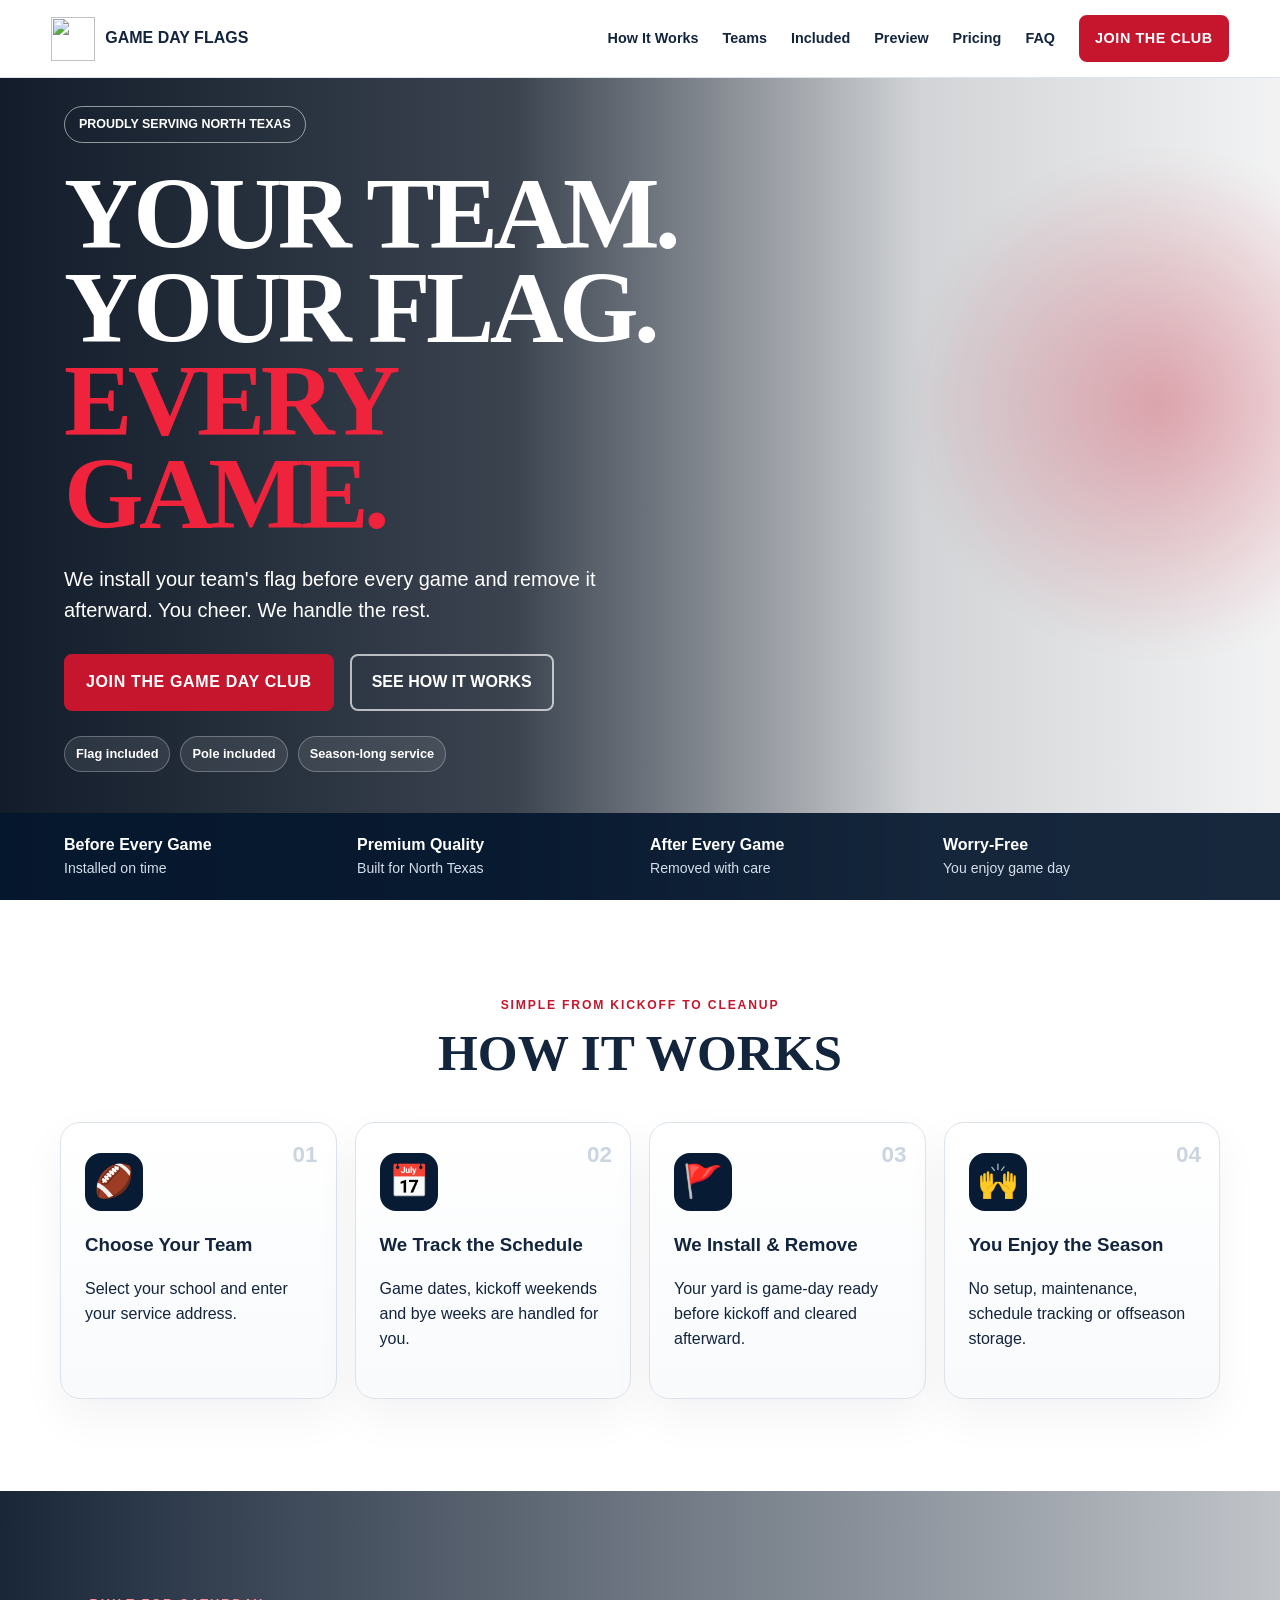
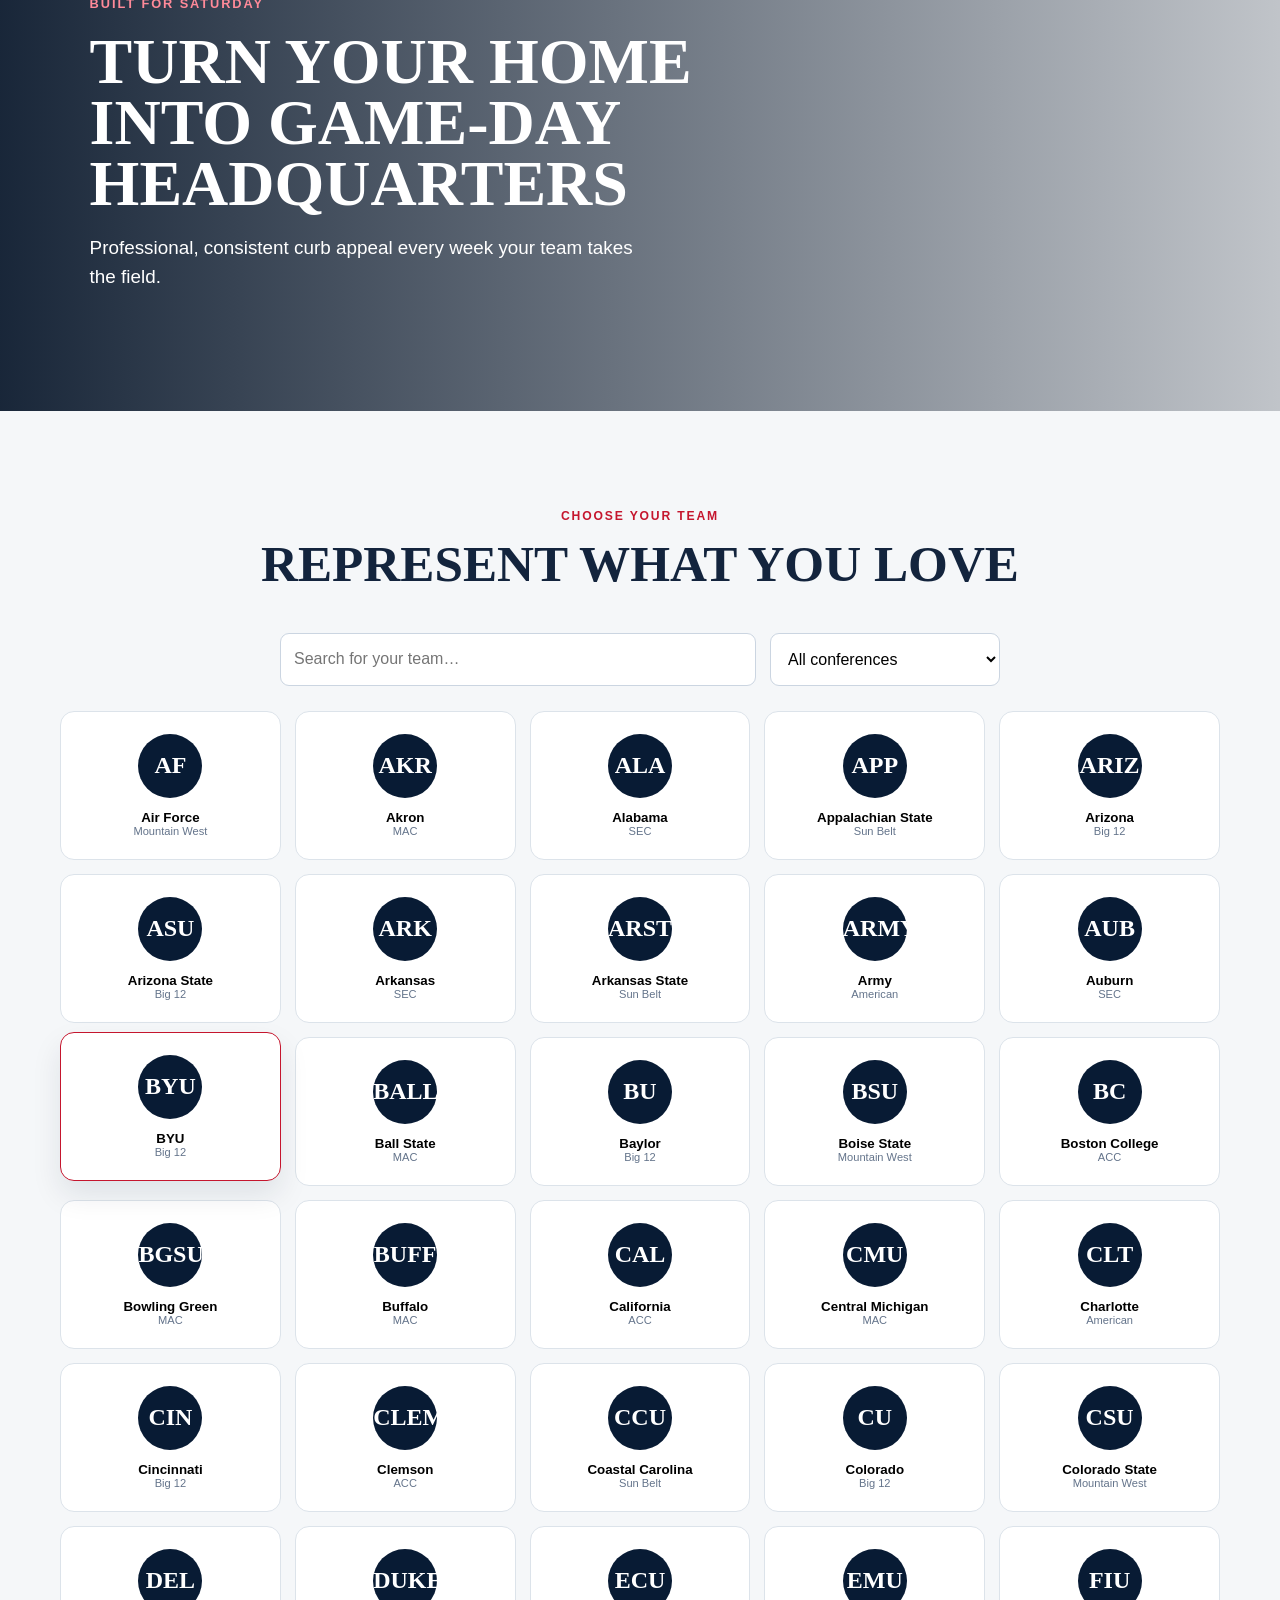
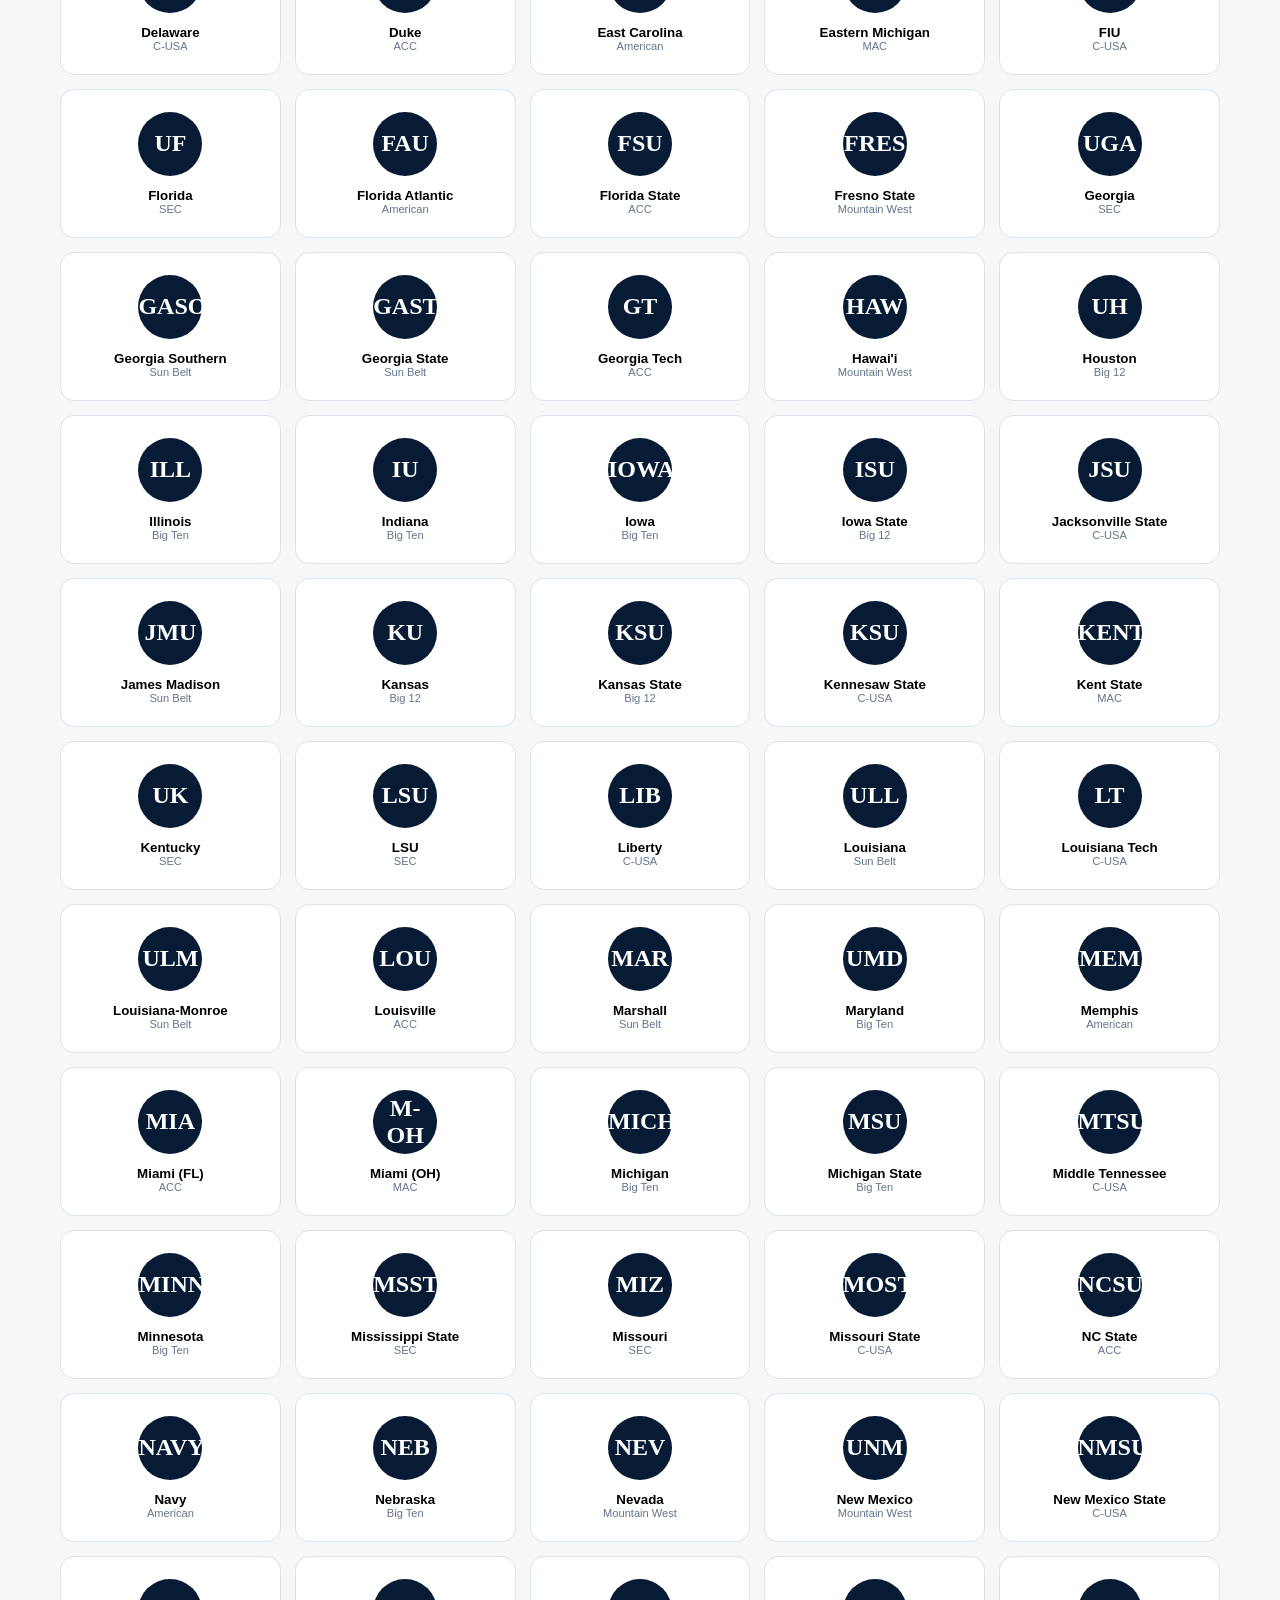
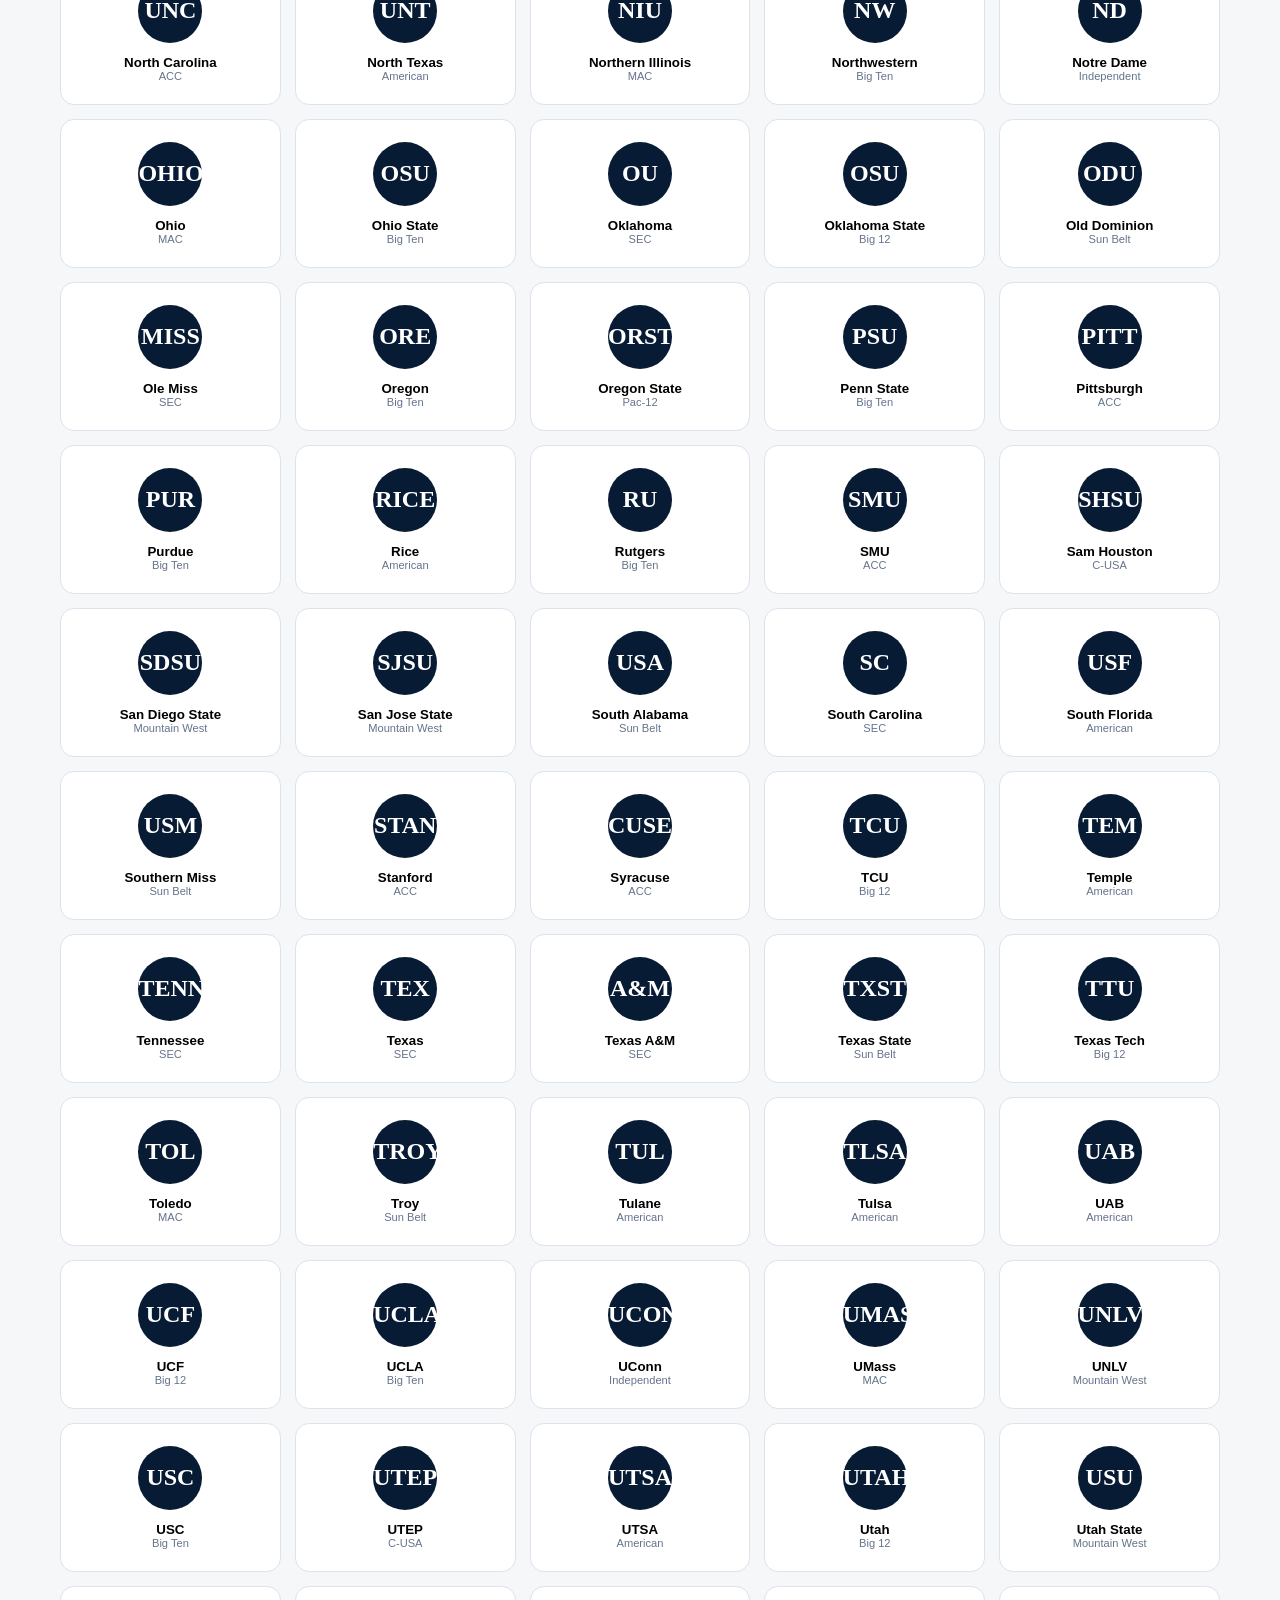
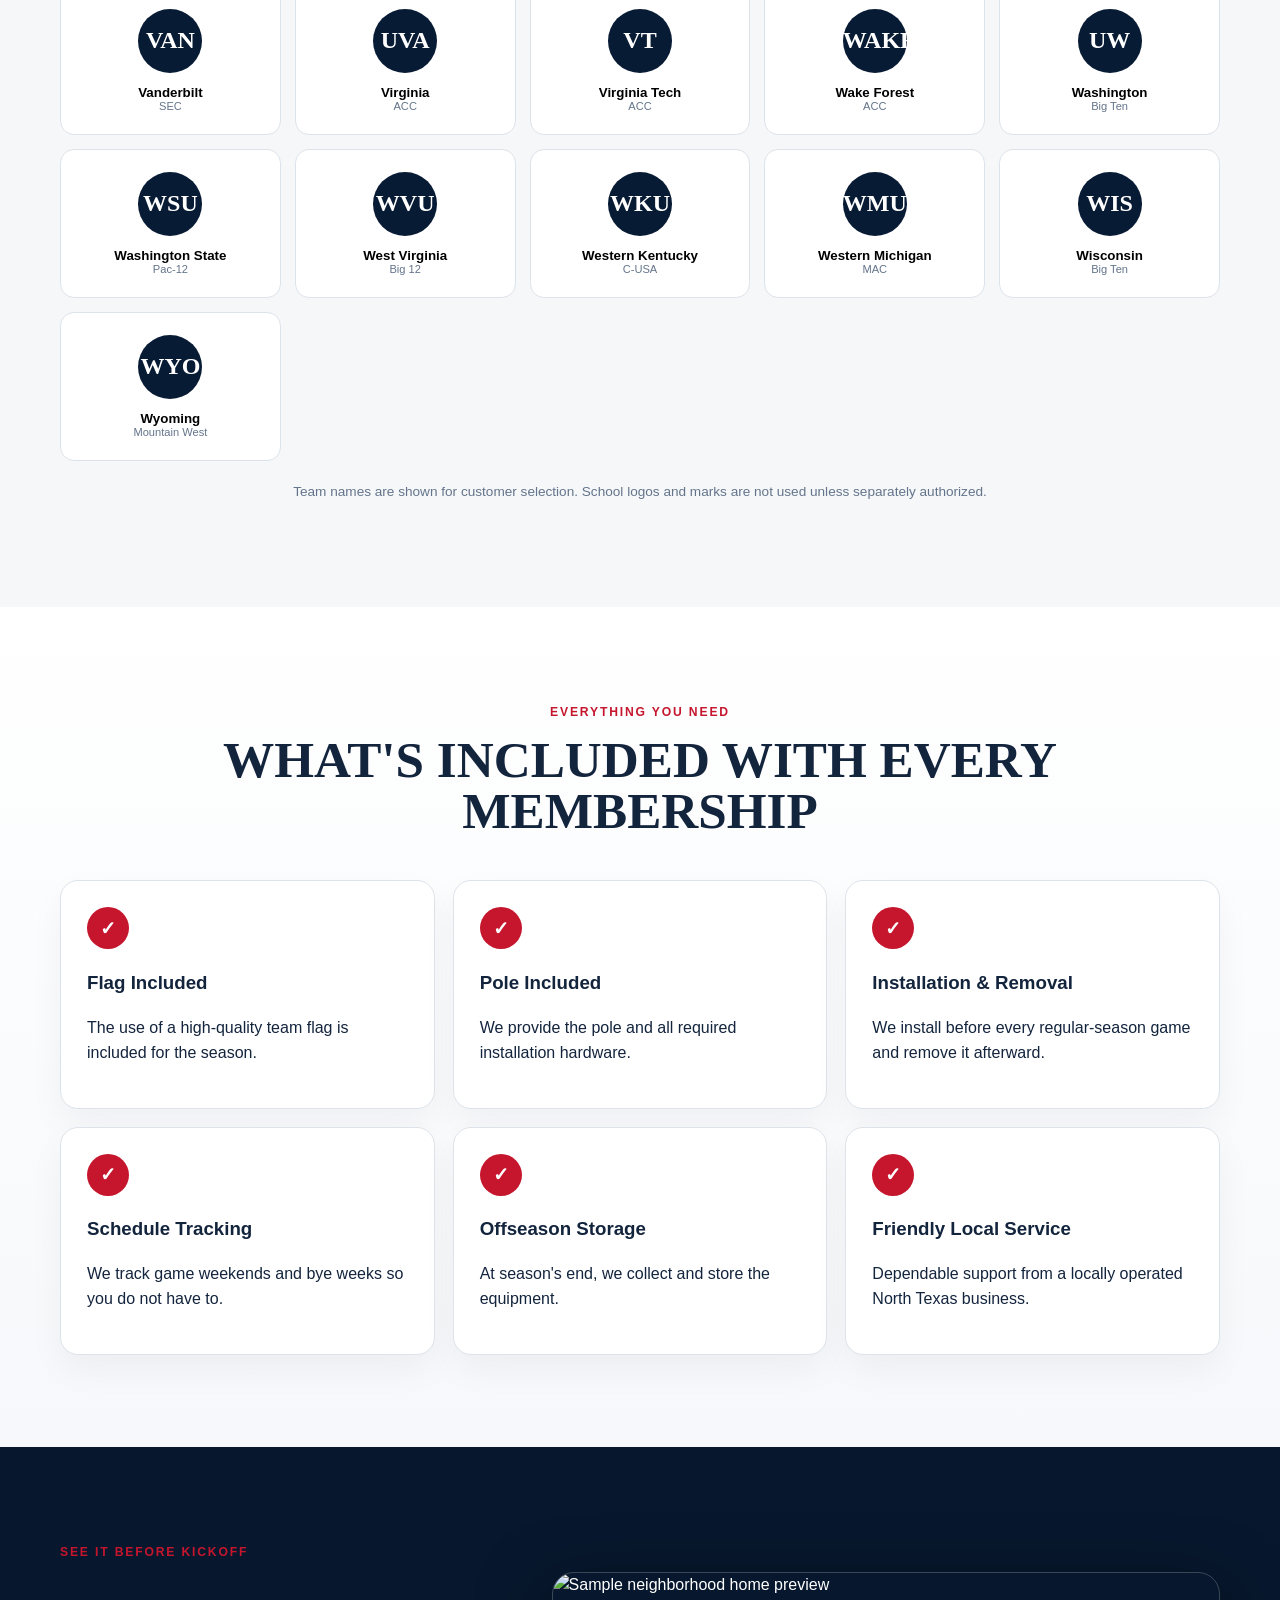
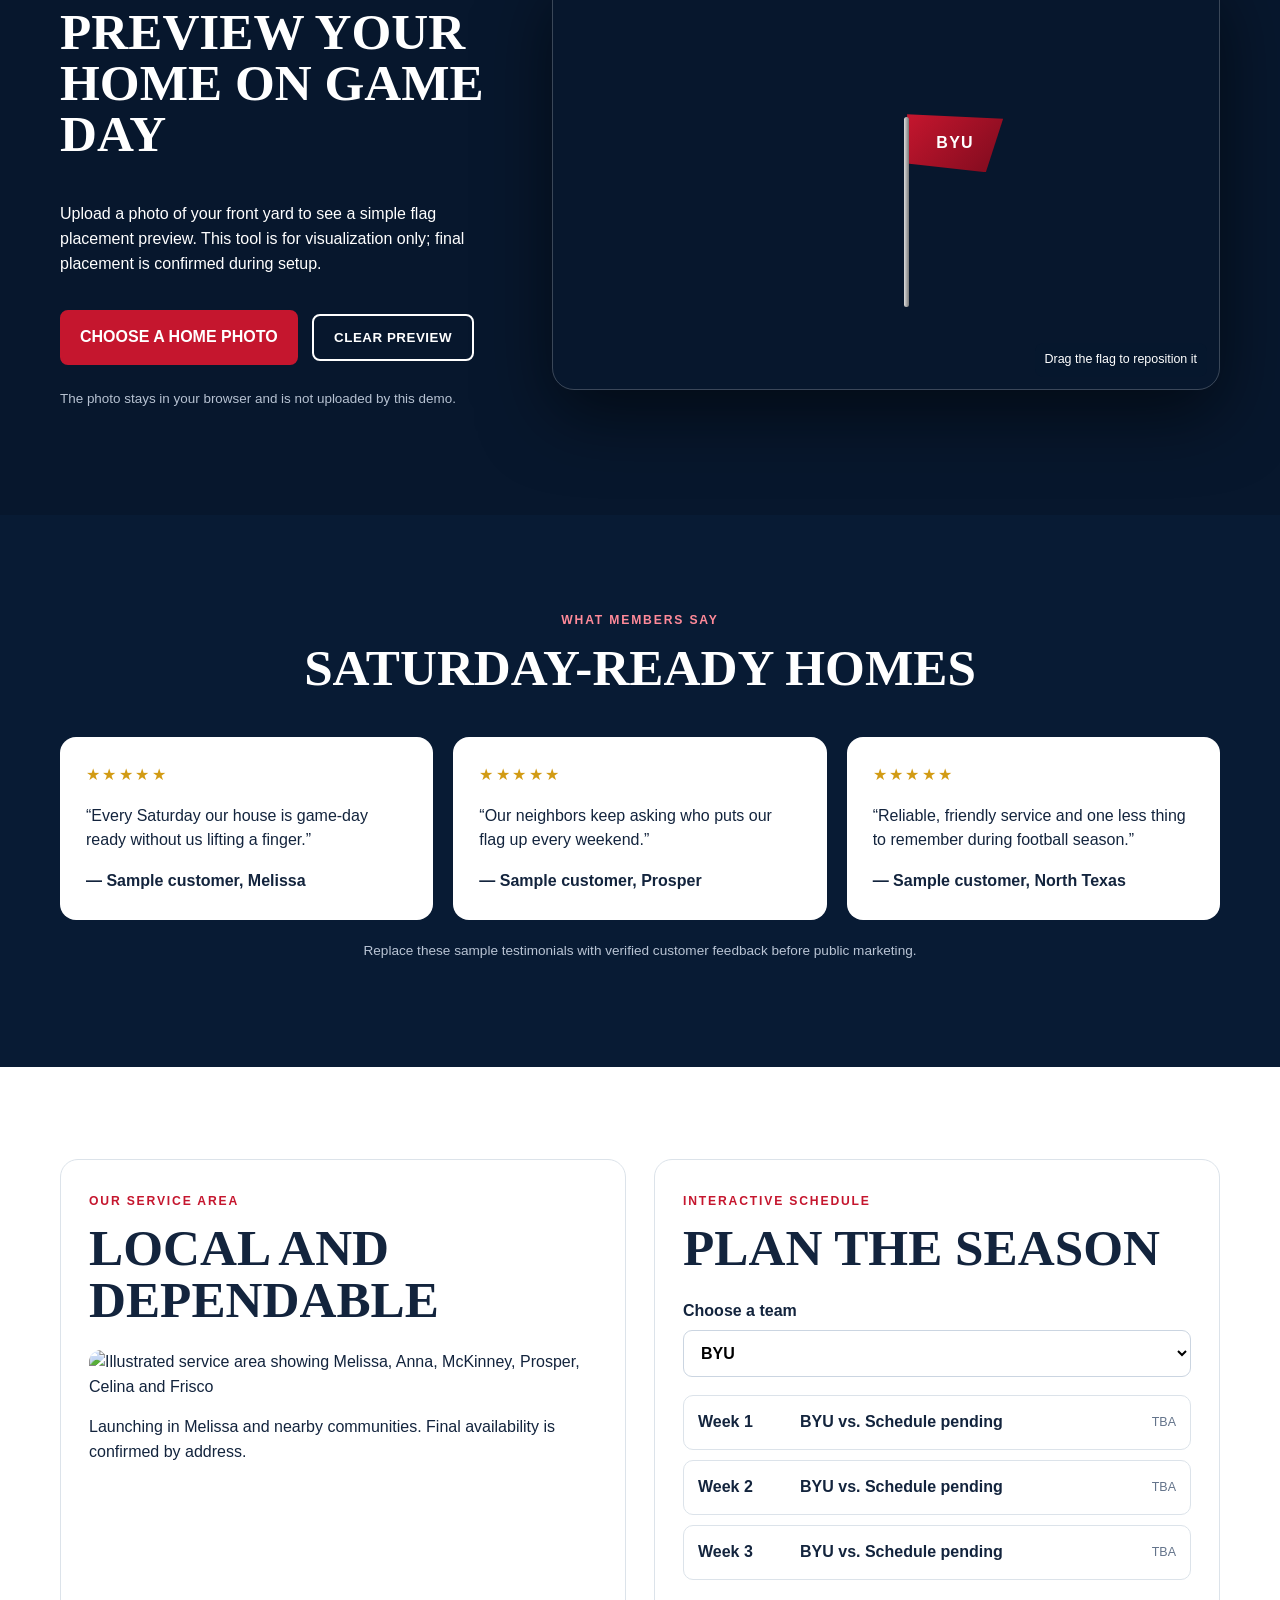
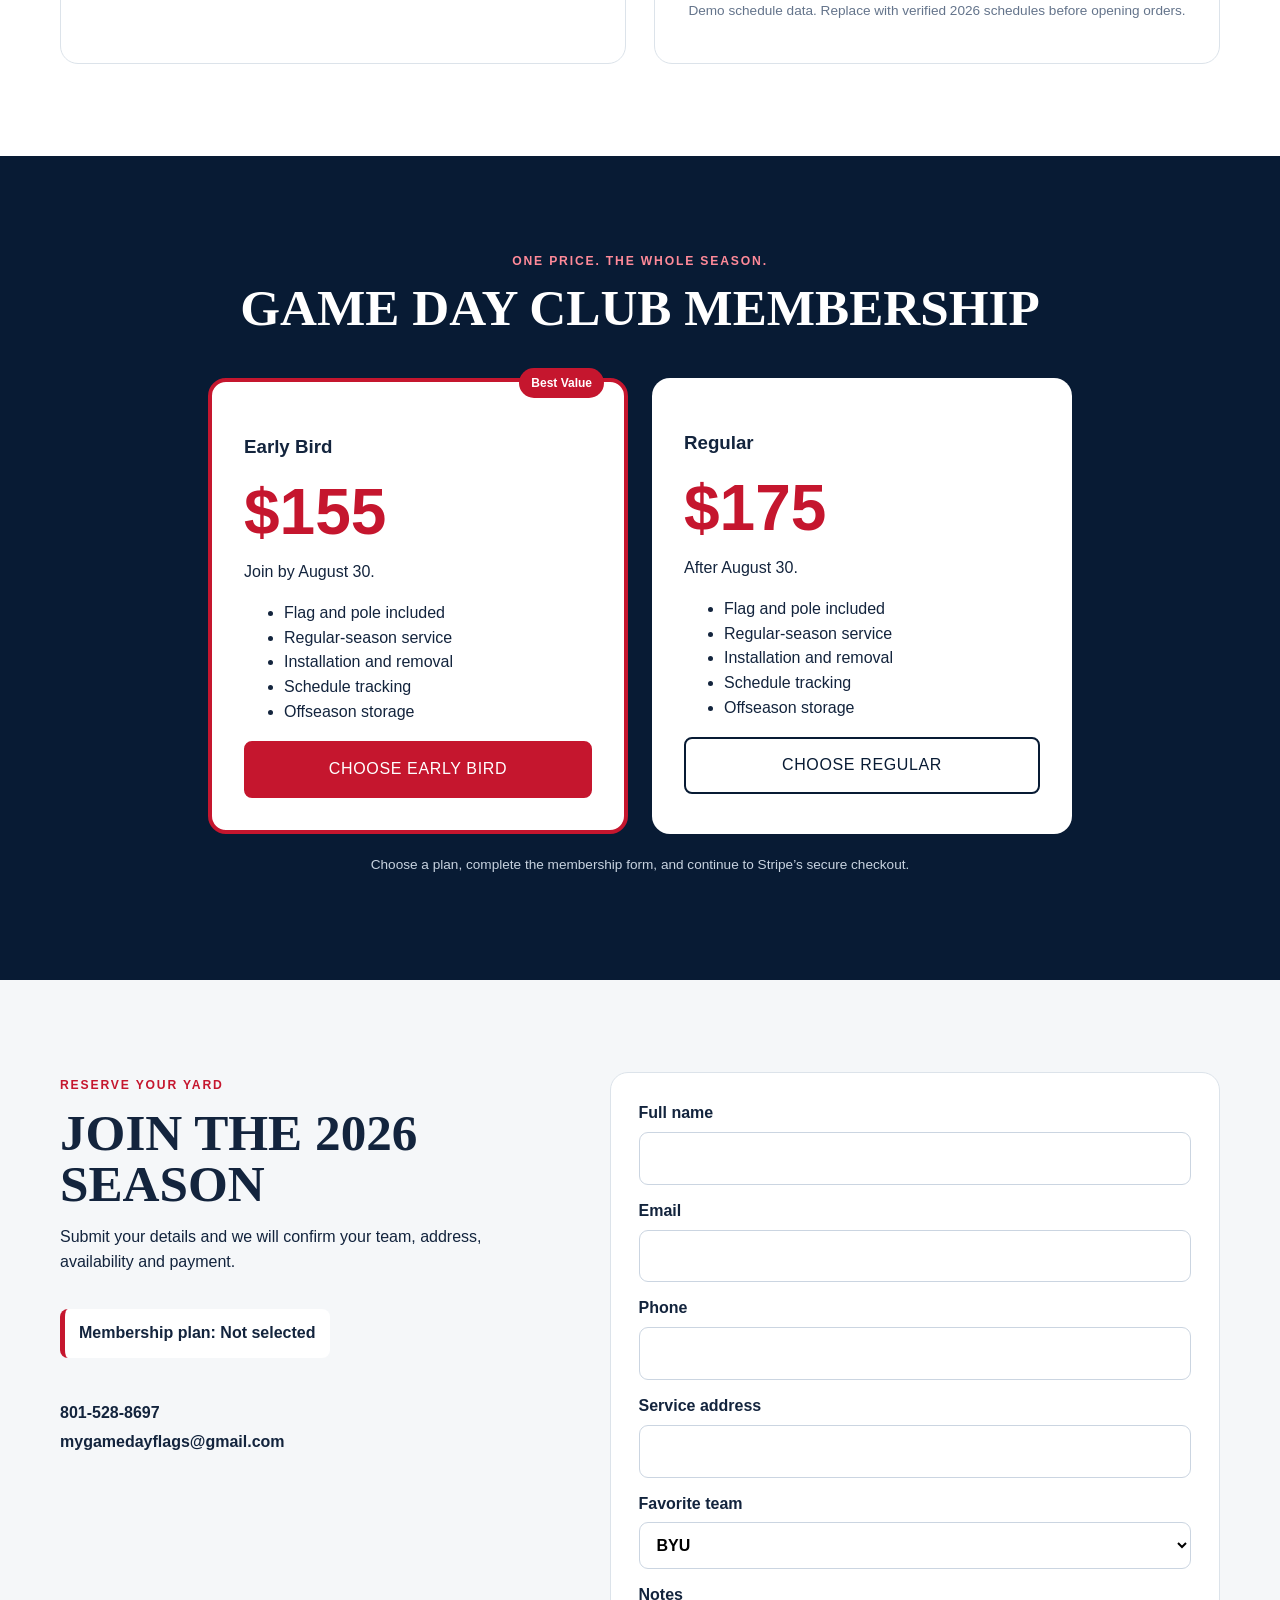
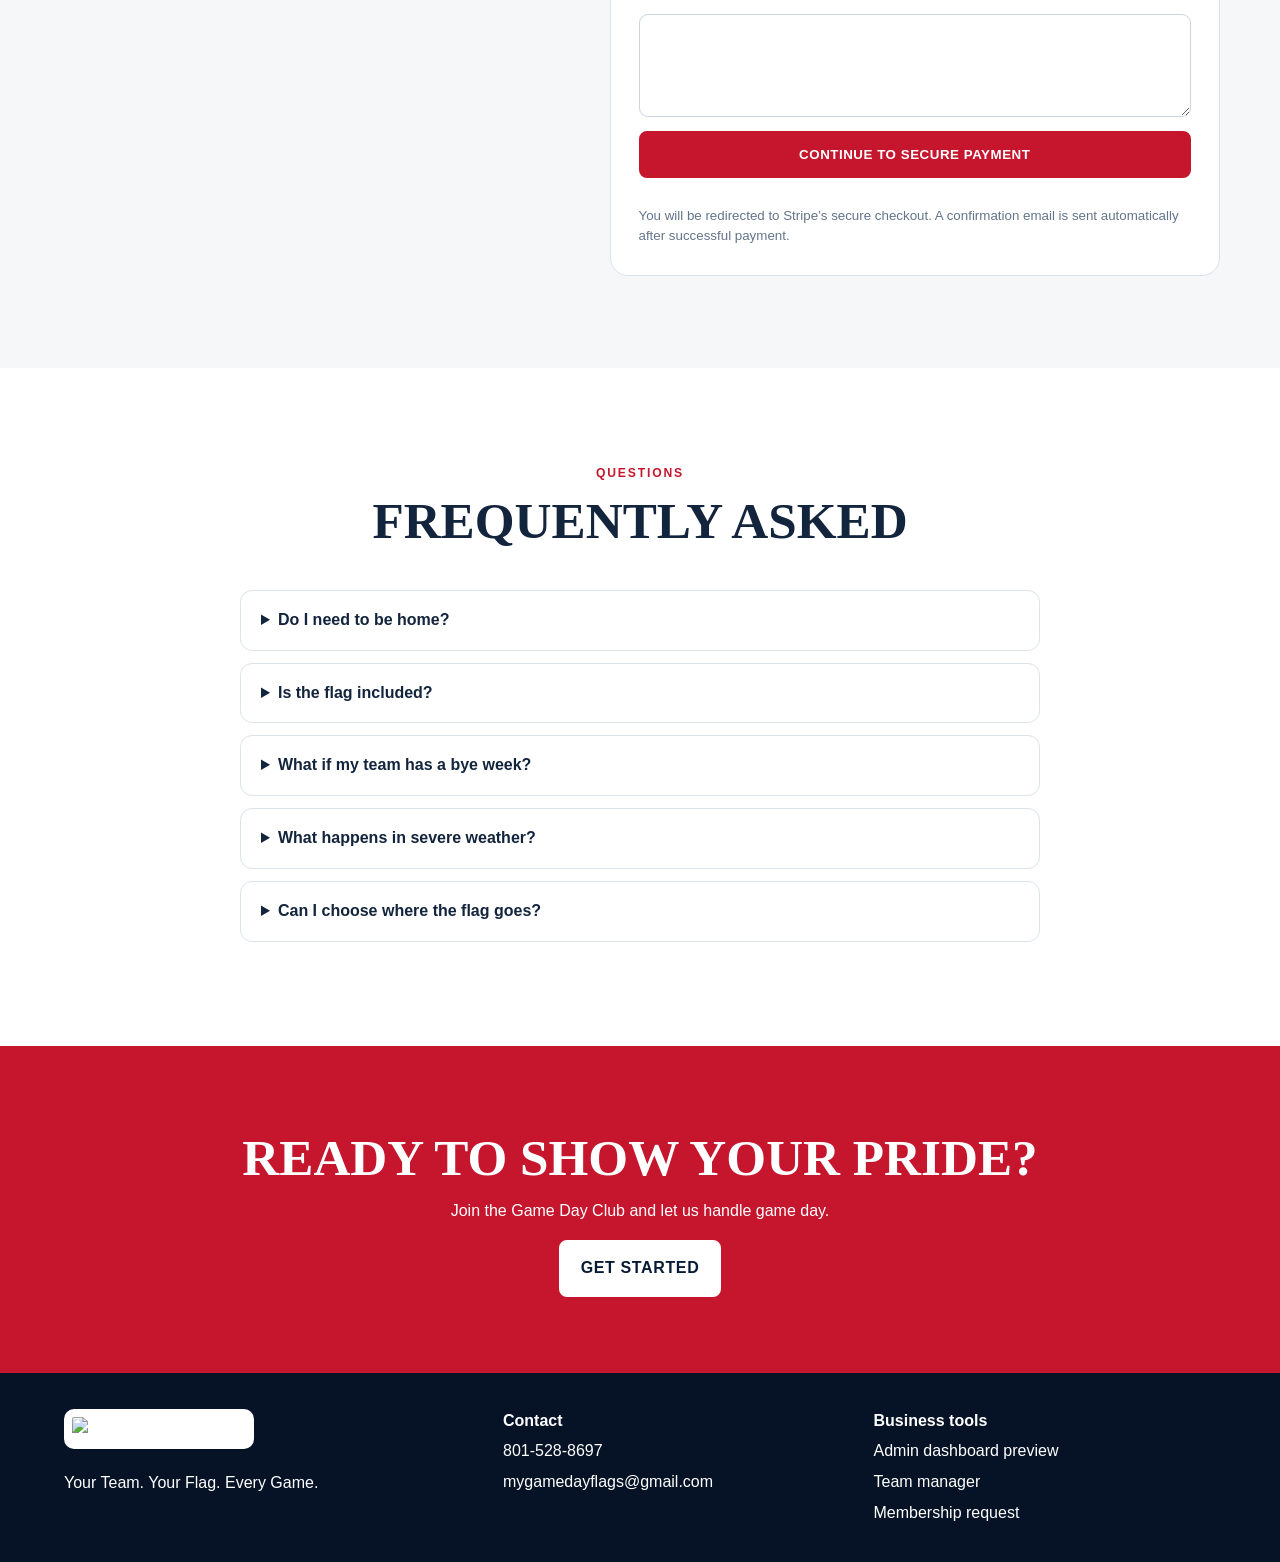
==== index.html @ 8968d445 "Add files via upload" ====
<!doctype html>
<html lang="en">
<head>
  <meta charset="utf-8">
  <meta name="viewport" content="width=device-width,initial-scale=1">
  <meta name="description" content="Game Day Flags installs and removes your favorite college football team's flag before and after every regular-season game in North Texas.">
  <title>Game Day Flags | Your Team. Your Flag. Every Game.</title>
  <link rel="icon" href="assets/icon.png">
  <link rel="stylesheet" href="styles.css">
</head>
<body>
<header class="site-header">
  <a class="brand" href="#top"><img src="assets/icon.png" alt=""><span>Game Day Flags</span></a>
  <button class="menu" aria-expanded="false">Menu</button>
  <nav>
    <a href="#how">How It Works</a><a href="#teams">Teams</a><a href="#included">Included</a>
    <a href="#preview">Preview</a><a href="#pricing">Pricing</a><a href="#faq">FAQ</a>
    <a class="button small" href="#join">Join the Club</a>
  </nav>
</header>

<main id="top">
<section class="hero">
  <div class="hero-overlay"></div>
  <div class="hero-glow"></div>
  <div class="hero-content reveal">
    <span class="pill">Proudly serving North Texas</span>
    <h1>Your Team.<br>Your Flag.<br><em>Every Game.</em></h1>
    <p>We install your team's flag before every game and remove it afterward. You cheer. We handle the rest.</p>
    <div class="hero-actions">
      <a class="button" href="#join">Join the Game Day Club</a>
      <a class="ghost" href="#how">See How It Works</a>
    </div>
    <div class="trust-row"><span>Flag included</span><span>Pole included</span><span>Season-long service</span></div>
  </div>
  <div class="hero-features">
    <div><b>Before Every Game</b><span>Installed on time</span></div>
    <div><b>Premium Quality</b><span>Built for North Texas</span></div>
    <div><b>After Every Game</b><span>Removed with care</span></div>
    <div><b>Worry-Free</b><span>You enjoy game day</span></div>
  </div>
</section>

<section id="how" class="section">
  <div class="wrap">
    <div class="section-head reveal"><span>Simple from kickoff to cleanup</span><h2>How It Works</h2></div>
    <div class="icon-steps">
      <article class="reveal">
        <div class="icon-badge">🏈</div><span>01</span><h3>Choose Your Team</h3>
        <p>Select your school and enter your service address.</p>
      </article>
      <article class="reveal">
        <div class="icon-badge">📅</div><span>02</span><h3>We Track the Schedule</h3>
        <p>Game dates, kickoff weekends and bye weeks are handled for you.</p>
      </article>
      <article class="reveal">
        <div class="icon-badge">🚩</div><span>03</span><h3>We Install & Remove</h3>
        <p>Your yard is game-day ready before kickoff and cleared afterward.</p>
      </article>
      <article class="reveal">
        <div class="icon-badge">🙌</div><span>04</span><h3>You Enjoy the Season</h3>
        <p>No setup, maintenance, schedule tracking or offseason storage.</p>
      </article>
    </div>
  </div>
</section>

<section class="photo-band">
  <div class="photo-copy reveal">
    <span>Built for Saturday</span>
    <h2>Turn Your Home Into Game-Day Headquarters</h2>
    <p>Professional, consistent curb appeal every week your team takes the field.</p>
  </div>
</section>

<section id="teams" class="section soft">
  <div class="wrap">
    <div class="section-head reveal"><span>Choose your team</span><h2>Represent What You Love</h2></div>
    <div class="team-tools">
      <input id="teamSearch" placeholder="Search for your team…" aria-label="Search teams">
      <select id="conference" aria-label="Filter by conference"><option value="all">All conferences</option></select>
    </div>
    <div id="teamGrid" class="team-grid"></div>
    <p class="legal-note">Team names are shown for customer selection. School logos and marks are not used unless separately authorized.</p>
  </div>
</section>

<section id="included" class="section included-section">
  <div class="wrap">
    <div class="section-head reveal"><span>Everything you need</span><h2>What's Included With Every Membership</h2></div>
    <div class="included-grid">
      <article class="reveal"><div class="check">✓</div><h3>Flag Included</h3><p>The use of a high-quality team flag is included for the season.</p></article>
      <article class="reveal"><div class="check">✓</div><h3>Pole Included</h3><p>We provide the pole and all required installation hardware.</p></article>
      <article class="reveal"><div class="check">✓</div><h3>Installation & Removal</h3><p>We install before every regular-season game and remove it afterward.</p></article>
      <article class="reveal"><div class="check">✓</div><h3>Schedule Tracking</h3><p>We track game weekends and bye weeks so you do not have to.</p></article>
      <article class="reveal"><div class="check">✓</div><h3>Offseason Storage</h3><p>At season's end, we collect and store the equipment.</p></article>
      <article class="reveal"><div class="check">✓</div><h3>Friendly Local Service</h3><p>Dependable support from a locally operated North Texas business.</p></article>
    </div>
  </div>
</section>

<section id="preview" class="section preview-section">
  <div class="wrap preview-grid">
    <div class="reveal">
      <span class="kicker">See it before kickoff</span>
      <h2>Preview Your Home on Game Day</h2>
      <p>Upload a photo of your front yard to see a simple flag placement preview. This tool is for visualization only; final placement is confirmed during setup.</p>
      <label class="upload-button">Choose a Home Photo<input id="homePhoto" type="file" accept="image/*"></label>
      <button id="clearPreview" class="button outline" type="button">Clear Preview</button>
      <p class="privacy-note">The photo stays in your browser and is not uploaded by this demo.</p>
    </div>
    <div class="home-preview reveal" id="homePreview">
      <img id="previewImage" src="assets/hero-neighborhood.jpg" alt="Sample neighborhood home preview">
      <div class="flag-preview" id="flagPreview">
        <div class="flag-cloth"><span id="previewTeam">GDF</span></div>
        <div class="flag-pole"></div>
      </div>
      <div class="preview-hint">Drag the flag to reposition it</div>
    </div>
  </div>
</section>

<section id="reviews" class="section navy">
  <div class="wrap">
    <div class="section-head light reveal"><span>What members say</span><h2>Saturday-Ready Homes</h2></div>
    <div class="testimonials">
      <article class="reveal"><div class="stars">★★★★★</div><p>“Every Saturday our house is game-day ready without us lifting a finger.”</p><b>— Sample customer, Melissa</b></article>
      <article class="reveal"><div class="stars">★★★★★</div><p>“Our neighbors keep asking who puts our flag up every weekend.”</p><b>— Sample customer, Prosper</b></article>
      <article class="reveal"><div class="stars">★★★★★</div><p>“Reliable, friendly service and one less thing to remember during football season.”</p><b>— Sample customer, North Texas</b></article>
    </div>
    <p class="sample-note">Replace these sample testimonials with verified customer feedback before public marketing.</p>
  </div>
</section>

<section class="section">
  <div class="wrap feature-grid">
    <article class="panel reveal">
      <div class="section-head left"><span>Our service area</span><h2>Local and Dependable</h2></div>
      <img class="map" src="assets/service-area.png" alt="Illustrated service area showing Melissa, Anna, McKinney, Prosper, Celina and Frisco">
      <p>Launching in Melissa and nearby communities. Final availability is confirmed by address.</p>
    </article>
    <article id="schedule" class="panel reveal">
      <div class="section-head left"><span>Interactive schedule</span><h2>Plan the Season</h2></div>
      <label class="field">Choose a team<select id="scheduleTeam"></select></label>
      <div id="scheduleList" class="schedule-list" aria-live="polite"></div>
      <p class="legal-note">Demo schedule data. Replace with verified 2026 schedules before opening orders.</p>
    </article>
  </div>
</section>

<section id="pricing" class="section pricing-section">
  <div class="wrap">
    <div class="section-head light reveal"><span>One price. The whole season.</span><h2>Game Day Club Membership</h2></div>
    <div class="pricing">
      <article class="price-card featured reveal">
        <span class="badge">Best Value</span><h3>Early Bird</h3><strong>$155</strong><p>Join by August 30.</p>
        <ul><li>Flag and pole included</li><li>Regular-season service</li><li>Installation and removal</li><li>Schedule tracking</li><li>Offseason storage</li></ul>
        <button class="button full checkout-button" data-plan="Early Bird — $155" type="button">Choose Early Bird</button>
      </article>
      <article class="price-card reveal">
        <h3>Regular</h3><strong>$175</strong><p>After August 30.</p>
        <ul><li>Flag and pole included</li><li>Regular-season service</li><li>Installation and removal</li><li>Schedule tracking</li><li>Offseason storage</li></ul>
        <button class="button outline full checkout-button" data-plan="Regular — $175" type="button">Choose Regular</button>
      </article>
    </div>
    <p class="checkout-note">Choose a plan, complete the membership form, and continue to Stripe’s secure checkout.</p>
  </div>
</section>

<section id="join" class="section soft">
  <div class="wrap join-grid">
    <div class="reveal">
      <span class="kicker">Reserve your yard</span><h2>Join the 2026 Season</h2>
      <p>Submit your details and we will confirm your team, address, availability and payment.</p>
      <div class="selected-plan" id="selectedPlan">Membership plan: Not selected</div>
      <div class="contact"><a href="tel:+18015288697">801-528-8697</a><a href="mailto:mygamedayflags@gmail.com">mygamedayflags@gmail.com</a></div>
    </div>
    <form id="signup" class="signup reveal">
      <input type="hidden" name="plan" id="planInput">
      <label>Full name<input name="name" required></label>
      <label>Email<input name="email" type="email" required></label>
      <label>Phone<input name="phone" type="tel" required></label>
      <label>Service address<input name="address" required></label>
      <label>Favorite team<select name="team" id="signupTeam"></select></label>
      <label>Notes<textarea name="notes" rows="3"></textarea></label>
      <button class="button full" type="submit" id="payButton">Continue to Secure Payment</button>
      <p id="formStatus" class="status" aria-live="polite"></p>
      <small>You will be redirected to Stripe’s secure checkout. A confirmation email is sent automatically after successful payment.</small>
    </form>
  </div>
</section>

<section id="faq" class="section">
  <div class="wrap narrow">
    <div class="section-head reveal"><span>Questions</span><h2>Frequently Asked</h2></div>
    <details><summary>Do I need to be home?</summary><p>No. Once the installation location is approved, service can be completed without anyone home.</p></details>
    <details><summary>Is the flag included?</summary><p><strong>Absolutely!</strong> Your season membership includes the use of both the <strong>flag and pole</strong>. We install everything before each game, remove it afterward and take care of storage during the offseason. You do not have to buy equipment, track the schedule or do any setup—we handle it all.</p></details>
    <details><summary>What if my team has a bye week?</summary><p>No service is performed during bye weeks because your team is not playing. Your membership covers every regular-season game on your team's schedule.</p></details>
    <details><summary>What happens in severe weather?</summary><p>Timing may be adjusted when high winds, lightning or other hazardous conditions make service unsafe.</p></details>
    <details><summary>Can I choose where the flag goes?</summary><p>Yes. We will confirm an attractive and safe installation location that avoids utilities, irrigation and other obstacles.</p></details>
  </div>
</section>

<section class="final-cta"><div><h2>Ready to Show Your Pride?</h2><p>Join the Game Day Club and let us handle game day.</p><a class="button light-button" href="#join">Get Started</a></div></section>
</main>

<footer>
  <div><img src="assets/logo.png" alt="Game Day Flags"><p>Your Team. Your Flag. Every Game.</p></div>
  <div><b>Contact</b><a href="tel:+18015288697">801-528-8697</a><a href="mailto:mygamedayflags@gmail.com">mygamedayflags@gmail.com</a></div>
  <div><b>Business tools</b><a href="admin-demo.html">Admin dashboard preview</a><a href="team-manager.html">Team manager</a><a href="#join">Membership request</a></div>
</footer>

<script src="teams-data.js"></script>
<script src="script.js"></script>
</body>
</html>
---- styles.css ----
:root{--navy:#081b34;--red:#c5162e;--cream:#f5f7f9;--ink:#13243d;--muted:#64748b;--line:#dce3ea}*{box-sizing:border-box}html{scroll-behavior:smooth}body{margin:0;font-family:Arial,Helvetica,sans-serif;color:var(--ink);line-height:1.55;background:white}a{color:inherit}img{max-width:100%;display:block}.site-header{height:78px;display:flex;align-items:center;justify-content:space-between;padding:0 4vw;position:sticky;top:0;z-index:50;background:rgba(255,255,255,.95);border-bottom:1px solid var(--line);backdrop-filter:blur(12px);transition:.25s}.site-header.compact{height:66px;box-shadow:0 8px 25px #071b3420}.brand{display:flex;align-items:center;gap:10px;text-decoration:none;font-weight:900;text-transform:uppercase}.brand img{width:44px;height:44px;object-fit:contain}.site-header nav{display:flex;align-items:center;gap:24px}.site-header nav a{text-decoration:none;font-weight:800;font-size:.9rem}.menu{display:none}.button{display:inline-flex;align-items:center;justify-content:center;background:var(--red);border:2px solid var(--red);color:white;text-decoration:none;border-radius:8px;padding:14px 20px;font-weight:900;text-transform:uppercase;letter-spacing:.04em;transition:.2s;cursor:pointer}.button:hover{transform:translateY(-2px);filter:brightness(.95)}.button.small{padding:10px 14px}.button.outline{background:transparent;color:var(--navy);border-color:var(--navy)}.button.full{width:100%}.hero{min-height:calc(100vh - 78px);position:relative;background-image:url('assets/hero-neighborhood.jpg');background-size:cover;background-position:center;display:flex;align-items:center;color:white}.hero-overlay{position:absolute;inset:0;background:linear-gradient(90deg,rgba(3,14,29,.94) 0%,rgba(3,14,29,.78) 40%,rgba(3,14,29,.18) 72%,rgba(3,14,29,.05) 100%)}.hero-content{position:relative;z-index:2;width:min(650px,90%);margin-left:5vw;padding-bottom:100px}.pill{display:inline-block;border:1px solid #ffffff88;border-radius:999px;padding:8px 14px;font-weight:800;text-transform:uppercase;font-size:.78rem}.hero h1{font-family:Georgia,serif;text-transform:uppercase;font-size:clamp(3.8rem,8vw,7.3rem);line-height:.91;letter-spacing:-.045em;margin:24px 0}.hero h1 em{font-style:normal;color:#ef233c}.hero p{font-size:1.25rem;max-width:590px}.hero-actions{display:flex;gap:16px;flex-wrap:wrap;margin-top:28px}.ghost{border:2px solid #ffffffaa;color:white;text-decoration:none;border-radius:8px;padding:14px 20px;font-weight:900;text-transform:uppercase}.hero-features{position:absolute;z-index:3;left:0;right:0;bottom:0;background:rgba(5,23,46,.92);display:grid;grid-template-columns:repeat(4,1fr);padding:20px 5vw;gap:20px}.hero-features div{display:grid}.hero-features span{font-size:.88rem;color:#d5deeb}.section{padding:92px 0}.wrap{width:min(1160px,calc(100% - 40px));margin:auto}.narrow{max-width:800px}.section-head{text-align:center;margin-bottom:44px}.section-head.left{text-align:left;margin-bottom:25px}.section-head span,.kicker{text-transform:uppercase;letter-spacing:.15em;color:var(--red);font-weight:900;font-size:.76rem}.section-head h2,.join-grid h2,.final-cta h2{font-family:Georgia,serif;text-transform:uppercase;font-size:clamp(2.2rem,4vw,4rem);line-height:1;margin:10px 0}.steps{display:grid;grid-template-columns:repeat(4,1fr);gap:20px}.steps article{padding:28px;border:1px solid var(--line);border-radius:18px;background:white}.steps article>b{display:inline-grid;place-items:center;width:44px;height:44px;border-radius:50%;background:var(--navy);color:white}.soft{background:var(--cream)}.team-tools{display:grid;grid-template-columns:1fr 230px;gap:14px;max-width:720px;margin:0 auto 25px}.team-tools input,.team-tools select,.field select,.signup input,.signup select,.signup textarea{width:100%;padding:13px;border:1px solid #cbd5e1;border-radius:9px;font:inherit;background:white}.team-grid{display:grid;grid-template-columns:repeat(5,1fr);gap:14px}.team-card{border:1px solid var(--line);background:white;border-radius:14px;padding:22px 14px;text-align:center;cursor:pointer;transition:.2s}.team-card:hover,.team-card.selected{transform:translateY(-5px);border-color:var(--red);box-shadow:0 14px 30px #0a1f3a18}.team-card .mark{width:64px;height:64px;border-radius:50%;display:grid;place-items:center;margin:0 auto 12px;background:var(--navy);color:white;font-family:Georgia,serif;font-size:1.5rem;font-weight:900}.team-card small{display:block;color:var(--muted)}.legal-note,.checkout-note,.sample-note{font-size:.85rem;color:var(--muted);text-align:center;margin-top:20px}.navy{background:var(--navy);color:white}.section-head.light span{color:#ff8a99}.testimonials{display:grid;grid-template-columns:repeat(3,1fr);gap:20px}.testimonials article{background:white;color:var(--ink);padding:26px;border-radius:16px}.stars{color:#d29b14;letter-spacing:.15em}.sample-note{color:#b9c4d4}.feature-grid{display:grid;grid-template-columns:1fr 1fr;gap:28px}.panel{border:1px solid var(--line);border-radius:18px;padding:28px}.map{border-radius:12px}.field{display:grid;gap:7px;font-weight:800}.schedule-list{display:grid;gap:10px;margin-top:18px}.game{display:grid;grid-template-columns:90px 1fr auto;align-items:center;gap:12px;border:1px solid var(--line);border-radius:10px;padding:14px}.game time{font-weight:900}.game .home{font-size:.78rem;color:var(--muted)}.pricing-section{background:var(--navy);color:white}.pricing{display:grid;grid-template-columns:repeat(2,minmax(0,420px));justify-content:center;gap:24px}.price-card{position:relative;background:white;color:var(--ink);border-radius:18px;padding:32px}.price-card.featured{border:4px solid var(--red)}.price-card>strong{font-size:4rem;color:var(--red);line-height:1}.badge{position:absolute;right:20px;top:-14px;background:var(--red);color:white;padding:6px 12px;border-radius:999px;font-weight:900;font-size:.75rem}.checkout-note{color:#c8d3e0}.join-grid{display:grid;grid-template-columns:.9fr 1.1fr;gap:50px;align-items:start}.contact{display:grid;gap:4px;margin-top:25px}.contact a{text-decoration:none;font-weight:900}.signup{display:grid;gap:14px;background:white;border-radius:18px;padding:28px;border:1px solid var(--line)}.signup label{display:grid;gap:6px;font-weight:800}.signup small{color:var(--muted)}.status{font-weight:800;margin:0}details{border:1px solid var(--line);border-radius:12px;padding:17px 20px;margin-bottom:12px}summary{font-weight:900;cursor:pointer}.final-cta{background:var(--red);color:white;text-align:center;padding:76px 20px}.light-button{background:white;color:var(--navy);border-color:white}footer{background:#061326;color:white;padding:36px 5vw;display:grid;grid-template-columns:1.2fr 1fr 1fr;gap:28px}footer img{width:190px;background:white;border-radius:10px;padding:8px}footer div{display:grid;align-content:start;gap:6px}footer a{text-decoration:none}.reveal{opacity:0;transform:translateY(28px);transition:.7s ease}.reveal.visible{opacity:1;transform:none}@media(max-width:900px){.menu{display:block;border:1px solid var(--line);background:white;padding:9px 12px;border-radius:8px;font-weight:800}.site-header nav{display:none;position:absolute;top:100%;left:0;right:0;background:white;padding:22px;flex-direction:column;align-items:stretch}.site-header nav.open{display:flex}.hero{min-height:820px;background-position:60% center}.hero-content{margin-left:24px;padding-bottom:160px}.hero-features{grid-template-columns:repeat(2,1fr)}.steps{grid-template-columns:repeat(2,1fr)}.team-grid{grid-template-columns:repeat(3,1fr)}.testimonials{grid-template-columns:1fr}.feature-grid,.join-grid{grid-template-columns:1fr}footer{grid-template-columns:1fr}}@media(max-width:560px){.site-header{padding:0 14px}.brand span{display:none}.hero{min-height:760px;background-position:68% center}.hero-content{margin-left:18px;width:calc(100% - 36px);padding-bottom:190px}.hero h1{font-size:3.5rem}.hero p{font-size:1.06rem}.hero-actions a{width:100%}.hero-features{padding:14px 18px;gap:12px}.hero-features div:nth-child(3),.hero-features div:nth-child(4){display:none}.steps{grid-template-columns:1fr}.team-tools{grid-template-columns:1fr}.team-grid{grid-template-columns:repeat(2,1fr)}.feature-grid{gap:18px}.panel{padding:20px}.game{grid-template-columns:70px 1fr}.game .home{display:none}.pricing{grid-template-columns:1fr}.section{padding:68px 0}footer{padding:30px 20px}}

.no-results{grid-column:1/-1;text-align:center;padding:28px;color:var(--muted)}

/* VERSION 4 PREMIUM UPGRADES */
.hero{overflow:hidden;background-attachment:fixed}
.hero-glow{position:absolute;width:520px;height:520px;border-radius:50%;right:-140px;top:8%;background:radial-gradient(circle,#c5162e55,transparent 68%);filter:blur(10px);animation:floatGlow 7s ease-in-out infinite}
@keyframes floatGlow{50%{transform:translate(-35px,25px) scale(1.08)}}
.trust-row{display:flex;flex-wrap:wrap;gap:10px;margin-top:25px}
.trust-row span{background:#ffffff17;border:1px solid #ffffff45;padding:7px 11px;border-radius:999px;font-size:.8rem;font-weight:800}
.icon-steps{display:grid;grid-template-columns:repeat(4,1fr);gap:18px}
.icon-steps article{position:relative;padding:30px 24px;border-radius:20px;background:linear-gradient(180deg,#fff,#f8fafc);border:1px solid var(--line);box-shadow:0 18px 45px #071b340d}
.icon-steps article>span{position:absolute;right:18px;top:15px;font-weight:900;color:#cbd5e1;font-size:1.4rem}
.icon-badge{font-size:2rem;width:58px;height:58px;display:grid;place-items:center;background:var(--navy);border-radius:16px;margin-bottom:18px}
.photo-band{min-height:520px;background:linear-gradient(90deg,rgba(5,20,40,.92),rgba(5,20,40,.25)),url('assets/hero-neighborhood.jpg') center 58%/cover;display:flex;align-items:center;padding:70px 7vw;color:white}
.photo-copy{max-width:650px}.photo-copy span{color:#ff8a99;text-transform:uppercase;letter-spacing:.15em;font-weight:900;font-size:.8rem}
.photo-copy h2{font-family:Georgia,serif;text-transform:uppercase;font-size:clamp(2.8rem,5vw,5.4rem);line-height:.95;margin:16px 0}
.photo-copy p{font-size:1.18rem;max-width:570px}
.included-section{background:linear-gradient(180deg,#fff,#f6f8fb)}
.included-grid{display:grid;grid-template-columns:repeat(3,1fr);gap:18px}
.included-grid article{background:white;border:1px solid var(--line);border-radius:18px;padding:26px;box-shadow:0 15px 35px #081b340c}
.check{width:42px;height:42px;border-radius:50%;display:grid;place-items:center;background:var(--red);color:white;font-weight:900;font-size:1.2rem}
.preview-section{background:#07172d;color:white}
.preview-grid{display:grid;grid-template-columns:.8fr 1.2fr;gap:46px;align-items:center}
.preview-grid h2{font-family:Georgia,serif;text-transform:uppercase;font-size:clamp(2.4rem,4vw,4rem);line-height:1}
.upload-button{display:inline-flex;background:var(--red);border:2px solid var(--red);padding:13px 18px;border-radius:8px;font-weight:900;text-transform:uppercase;cursor:pointer;margin:18px 10px 10px 0}
.upload-button input{display:none}.preview-section .button.outline{color:white;border-color:white}
.privacy-note{color:#b7c2d2;font-size:.84rem}
.home-preview{position:relative;aspect-ratio:16/10;border-radius:22px;overflow:hidden;border:1px solid #ffffff35;box-shadow:0 25px 70px #0008;touch-action:none}
.home-preview>img{width:100%;height:100%;object-fit:cover}
.flag-preview{position:absolute;left:52%;top:34%;width:110px;height:200px;cursor:grab;user-select:none}
.flag-preview:active{cursor:grabbing}
.flag-cloth{position:absolute;left:8px;top:0;width:96px;height:58px;background:linear-gradient(135deg,var(--red),#7e0b1e);clip-path:polygon(0 0,100% 8%,82% 100%,0 85%);display:grid;place-items:center;color:white;font-weight:900;letter-spacing:.08em;filter:drop-shadow(0 5px 5px #0005)}
.flag-pole{position:absolute;width:5px;height:190px;background:linear-gradient(90deg,#ddd,#777);left:5px;top:3px;border-radius:3px}
.preview-hint{position:absolute;bottom:12px;right:12px;background:#07172dcc;color:white;padding:7px 10px;border-radius:8px;font-size:.78rem}
.selected-plan{display:inline-block;margin:18px 0;padding:12px 14px;background:white;border-left:5px solid var(--red);border-radius:8px;font-weight:900}
.checkout-button{font:inherit}
@media(max-width:900px){
  .hero{background-attachment:scroll}
  .icon-steps{grid-template-columns:repeat(2,1fr)}
  .included-grid{grid-template-columns:repeat(2,1fr)}
  .preview-grid{grid-template-columns:1fr}
}
@media(max-width:560px){
  .icon-steps,.included-grid{grid-template-columns:1fr}
  .photo-band{min-height:440px}
  .flag-preview{transform:scale(.82);transform-origin:top left}
}
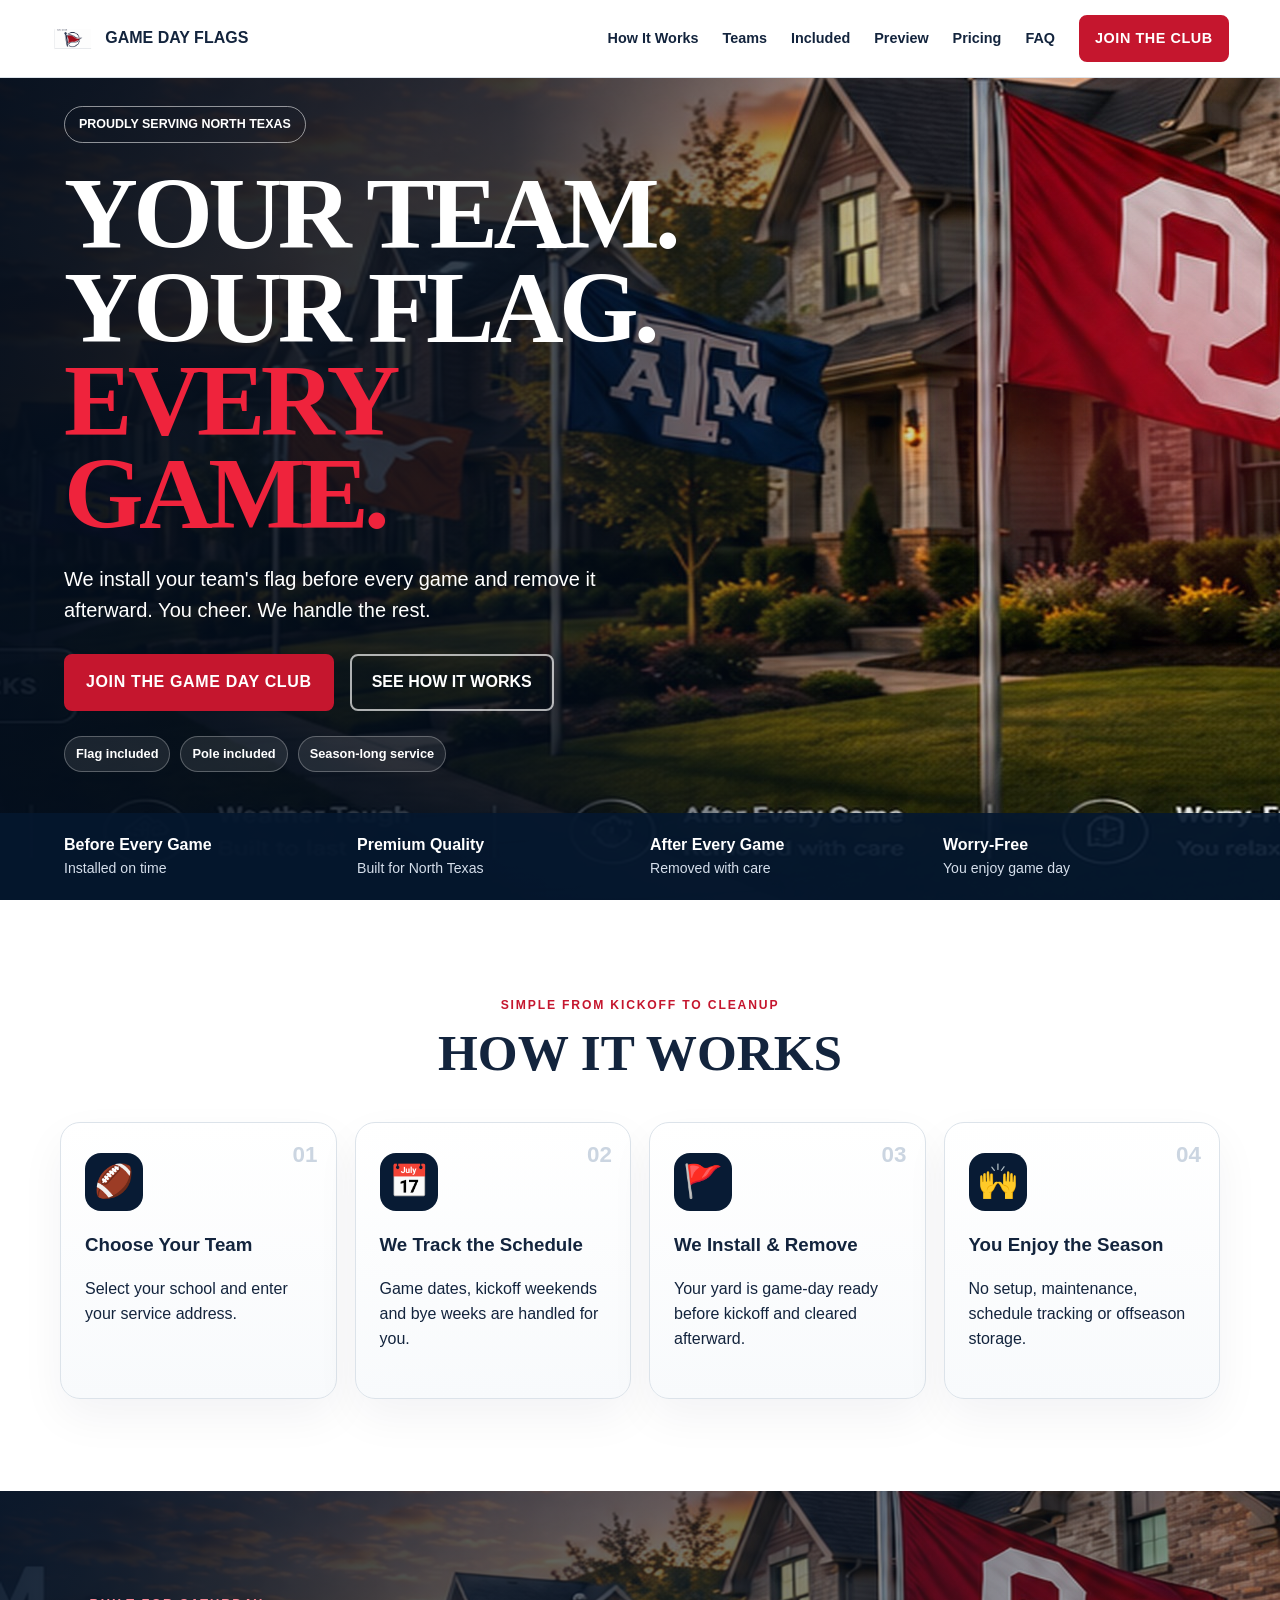
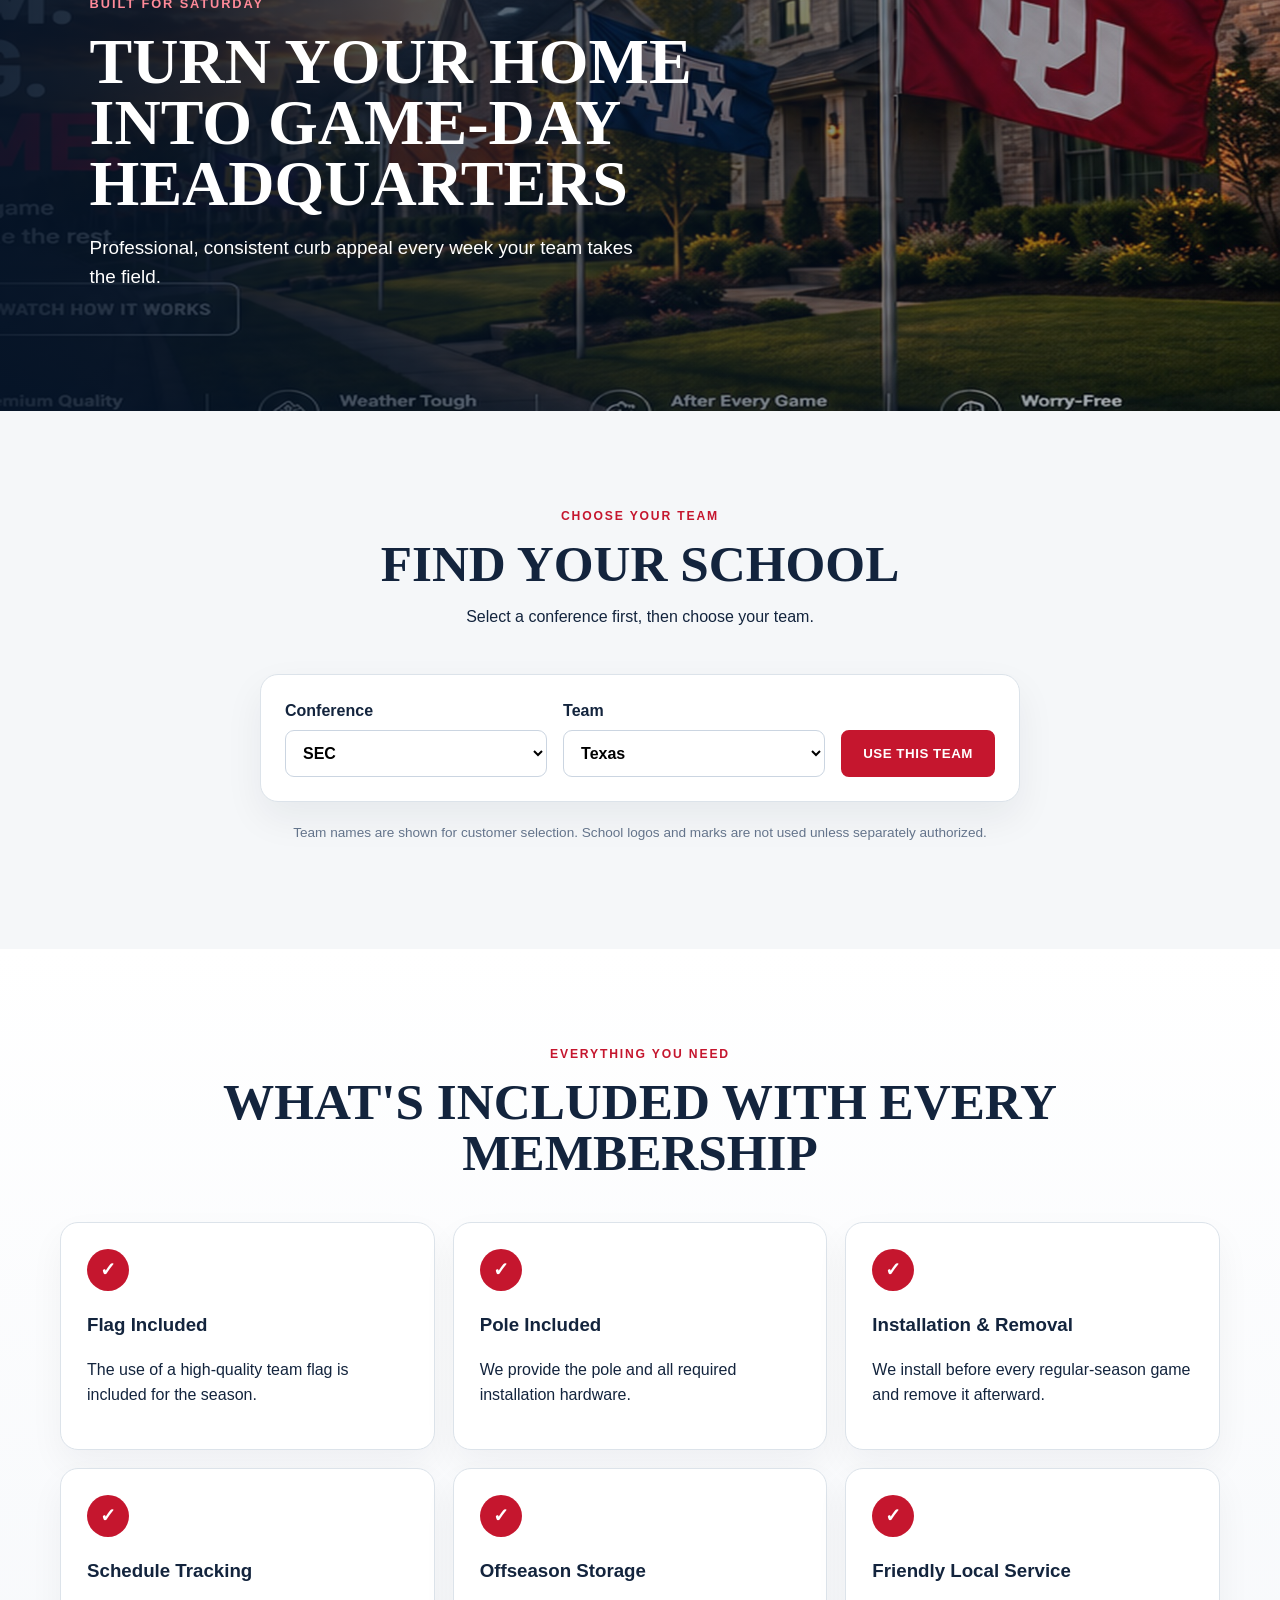
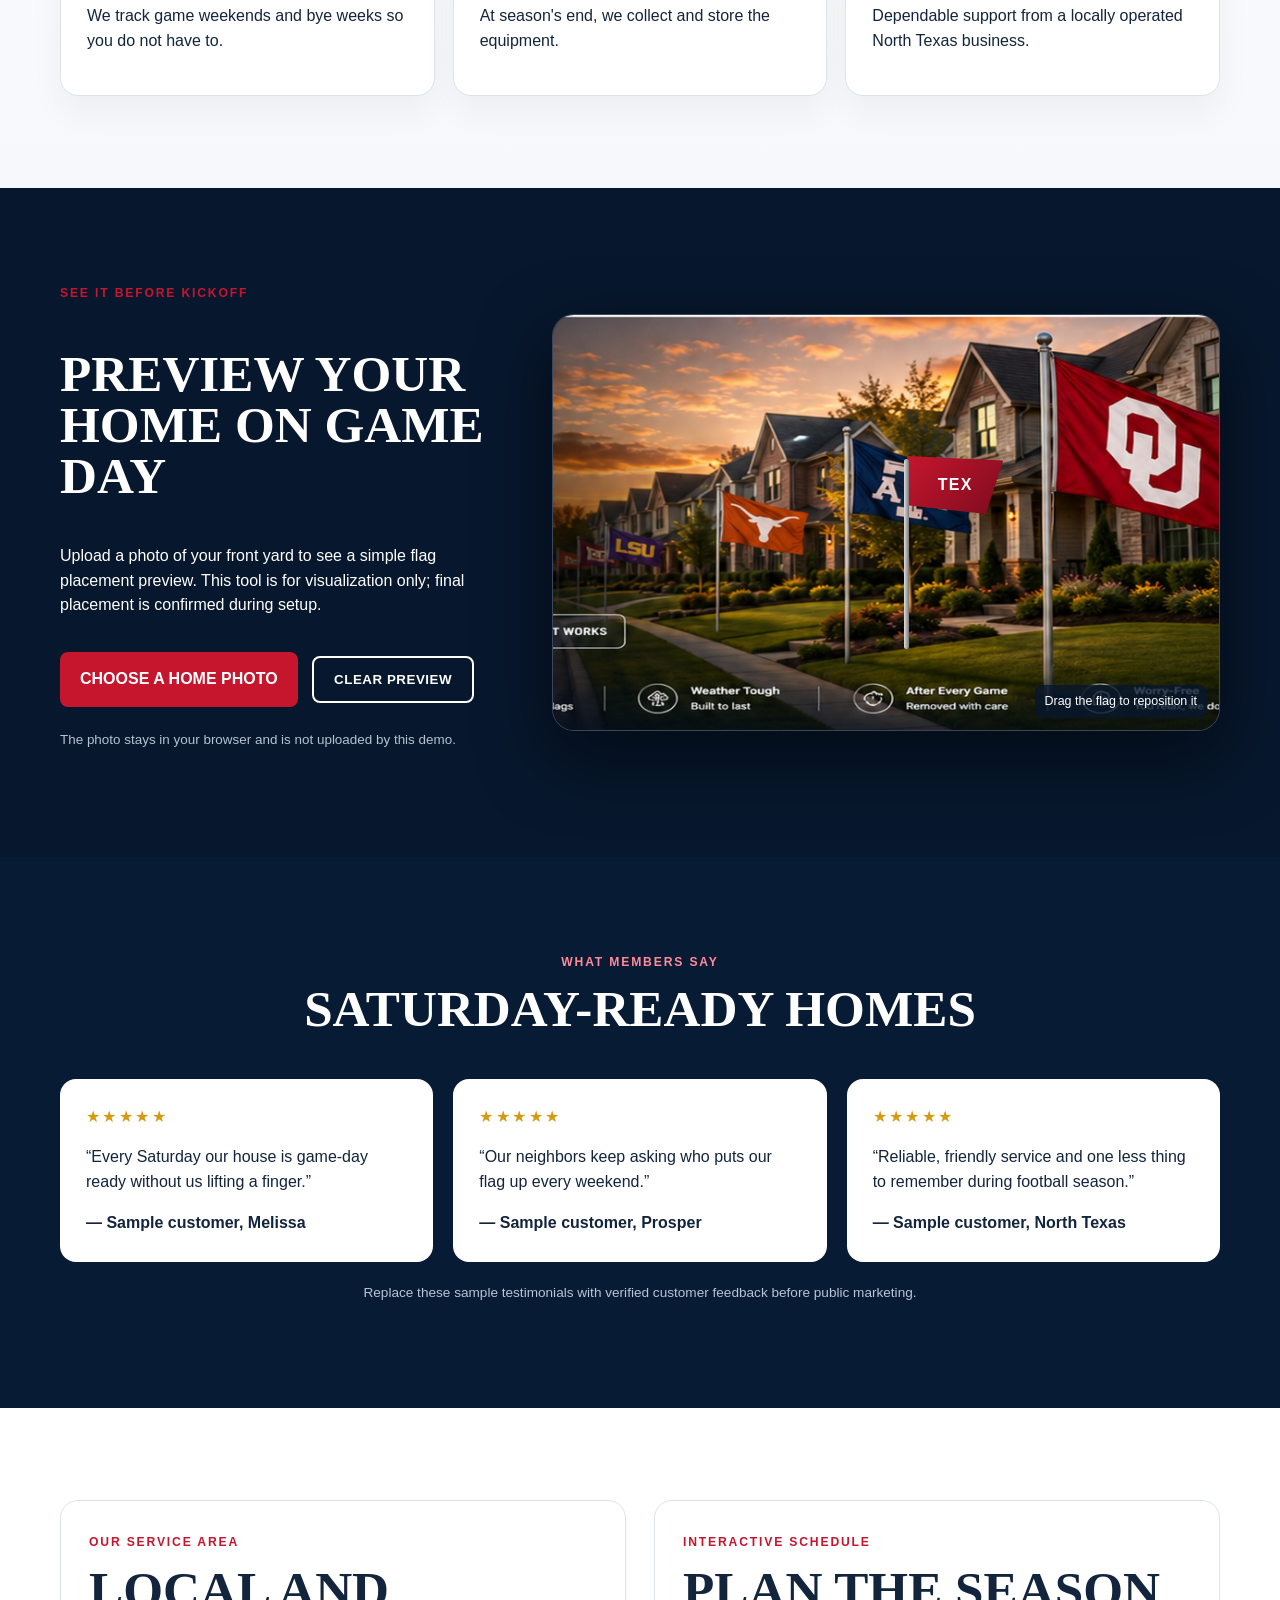
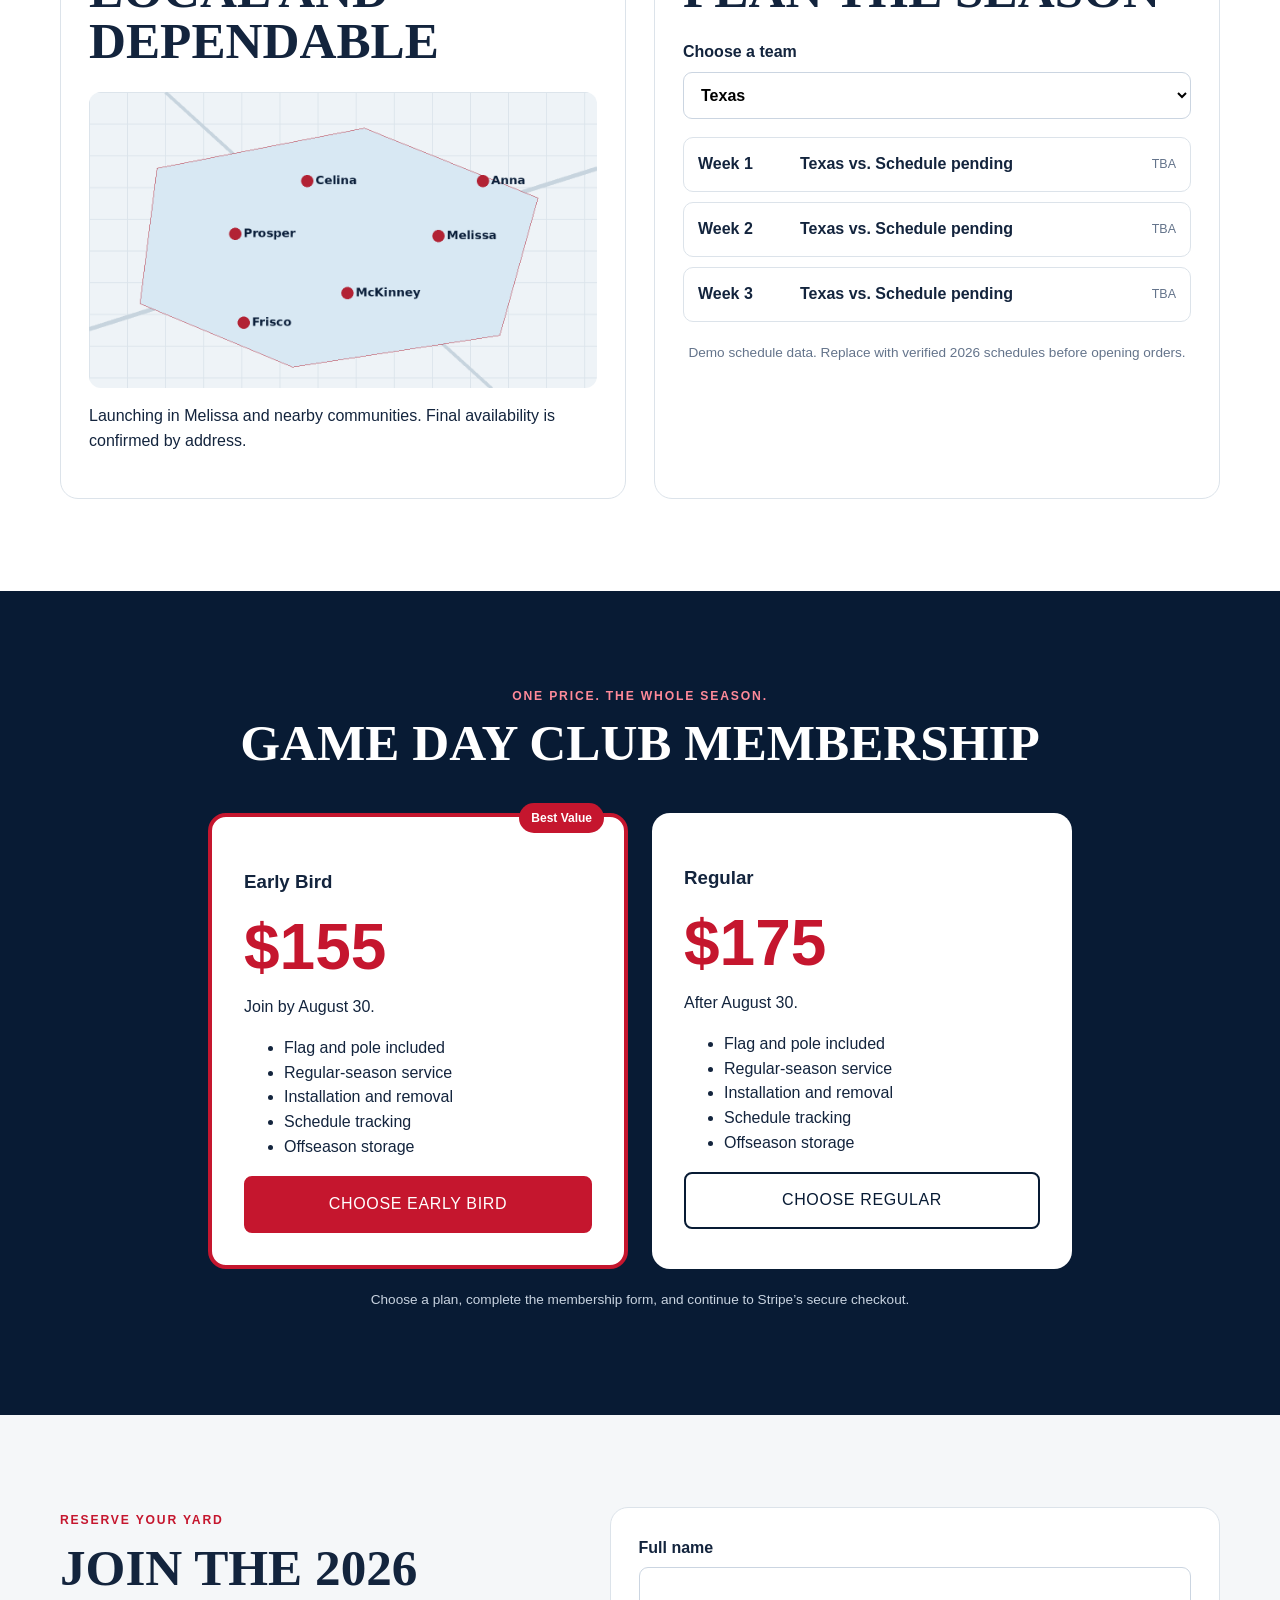
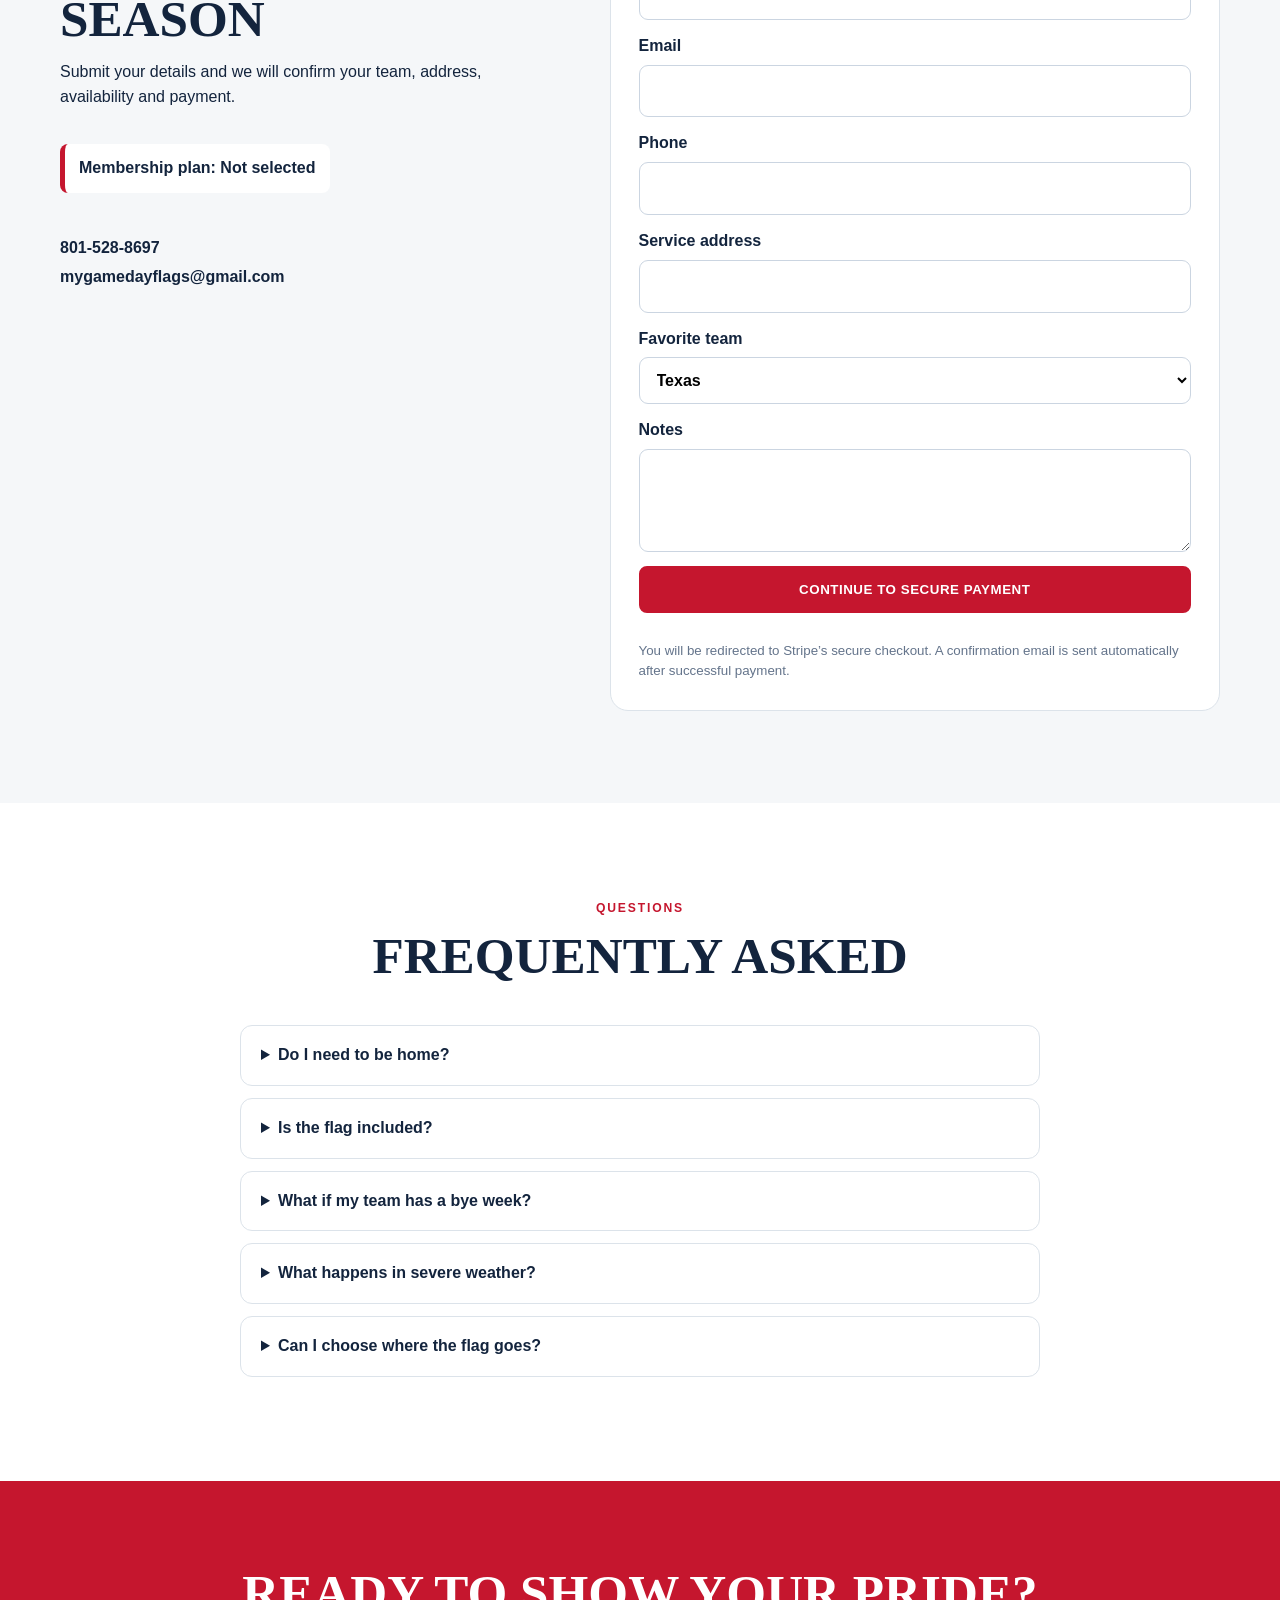
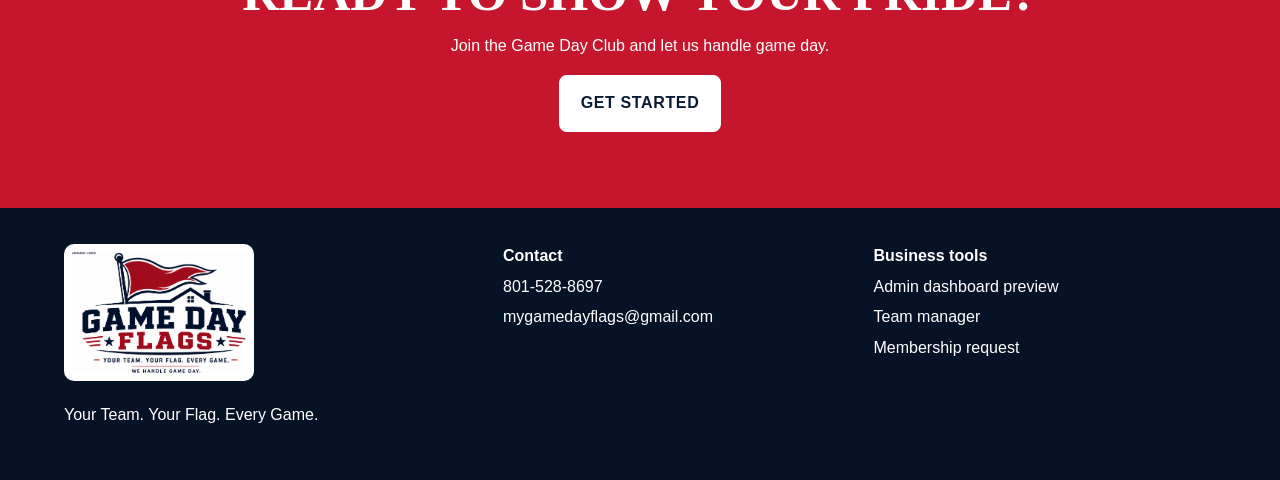
==== commit 39efe616: "Add files via upload" ====
--- a/index.html
+++ b/index.html
@@ -75,12 +75,26 @@
 
 <section id="teams" class="section soft">
   <div class="wrap">
-    <div class="section-head reveal"><span>Choose your team</span><h2>Represent What You Love</h2></div>
-    <div class="team-tools">
-      <input id="teamSearch" placeholder="Search for your team…" aria-label="Search teams">
-      <select id="conference" aria-label="Filter by conference"><option value="all">All conferences</option></select>
-    </div>
-    <div id="teamGrid" class="team-grid"></div>
+    <div class="section-head reveal">
+      <span>Choose your team</span>
+      <h2>Find Your School</h2>
+      <p>Select a conference first, then choose your team.</p>
+    </div>
+
+    <div class="team-selector-panel reveal">
+      <label class="field">
+        Conference
+        <select id="teamConference" aria-label="Choose conference"></select>
+      </label>
+
+      <label class="field">
+        Team
+        <select id="teamSelect" aria-label="Choose team"></select>
+      </label>
+
+      <button id="useSelectedTeam" class="button" type="button">Use This Team</button>
+    </div>
+
     <p class="legal-note">Team names are shown for customer selection. School logos and marks are not used unless separately authorized.</p>
   </div>
 </section>
--- a/styles.css
+++ b/styles.css
@@ -46,3 +46,39 @@
   .photo-band{min-height:440px}
   .flag-preview{transform:scale(.82);transform-origin:top left}
 }
+
+/* VERSION 8: CONFERENCE + TEAM DROPDOWN SELECTOR */
+.team-selector-panel{
+  max-width:760px;
+  margin:0 auto;
+  display:grid;
+  grid-template-columns:1fr 1fr auto;
+  gap:16px;
+  align-items:end;
+  padding:24px;
+  background:#fff;
+  border:1px solid var(--line);
+  border-radius:18px;
+  box-shadow:0 16px 38px #081b3410;
+}
+.team-selector-panel .field{
+  display:grid;
+  gap:7px;
+  font-weight:800;
+}
+.team-selector-panel select{
+  width:100%;
+  padding:13px;
+  border:1px solid #cbd5e1;
+  border-radius:9px;
+  font:inherit;
+  background:#fff;
+}
+@media(max-width:760px){
+  .team-selector-panel{
+    grid-template-columns:1fr;
+  }
+  .team-selector-panel .button{
+    width:100%;
+  }
+}
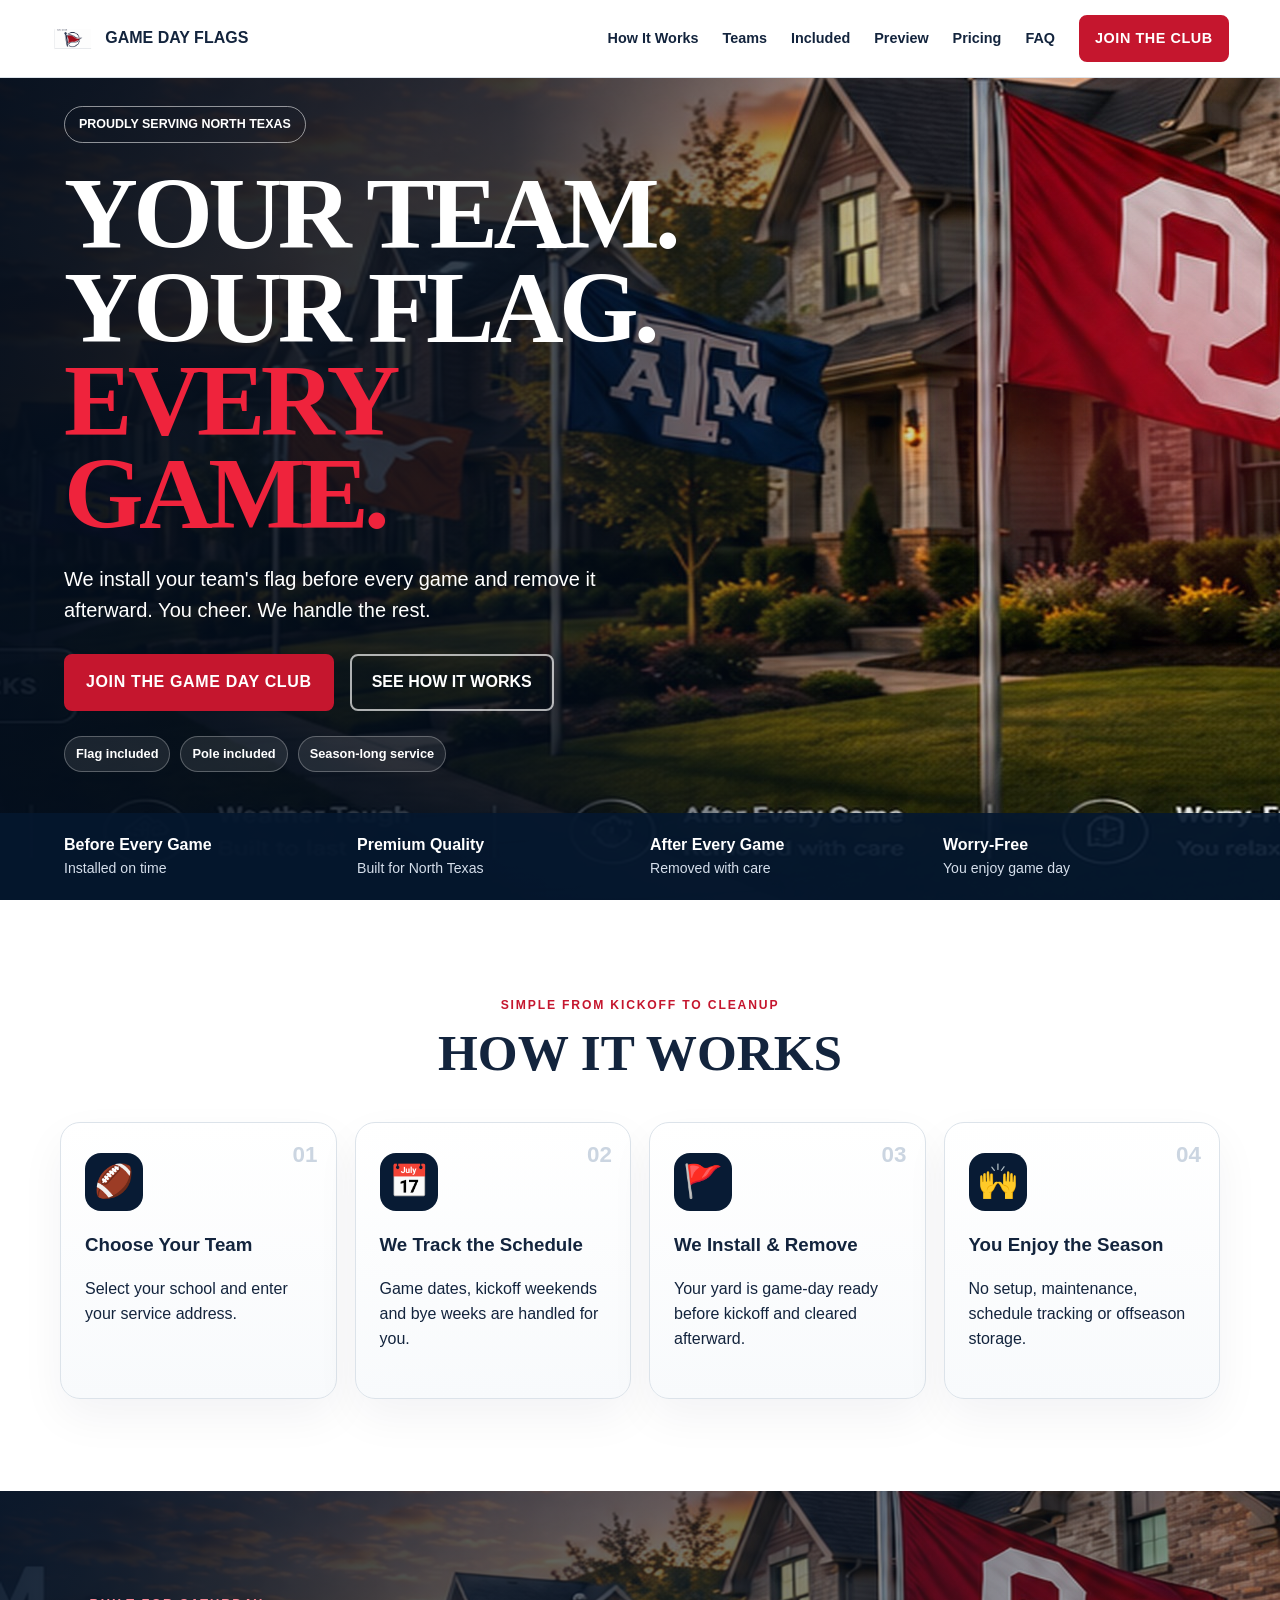
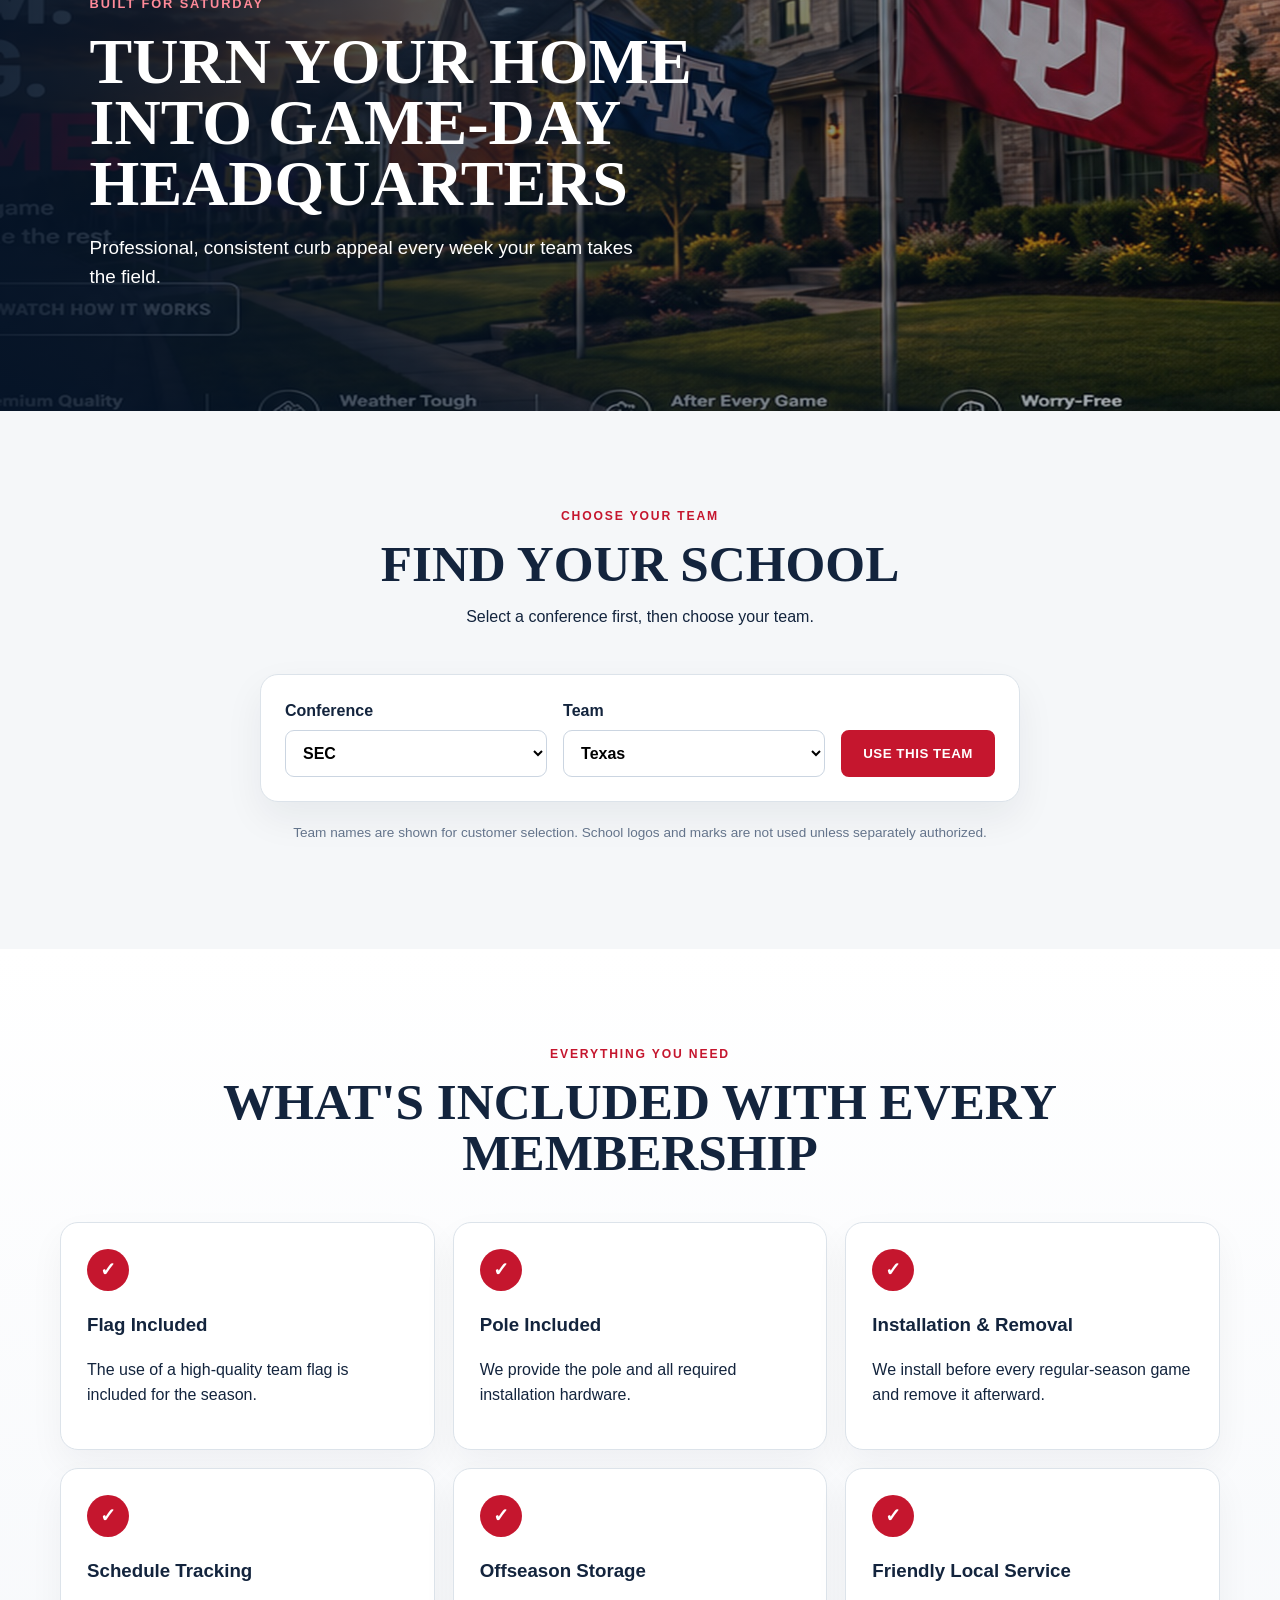
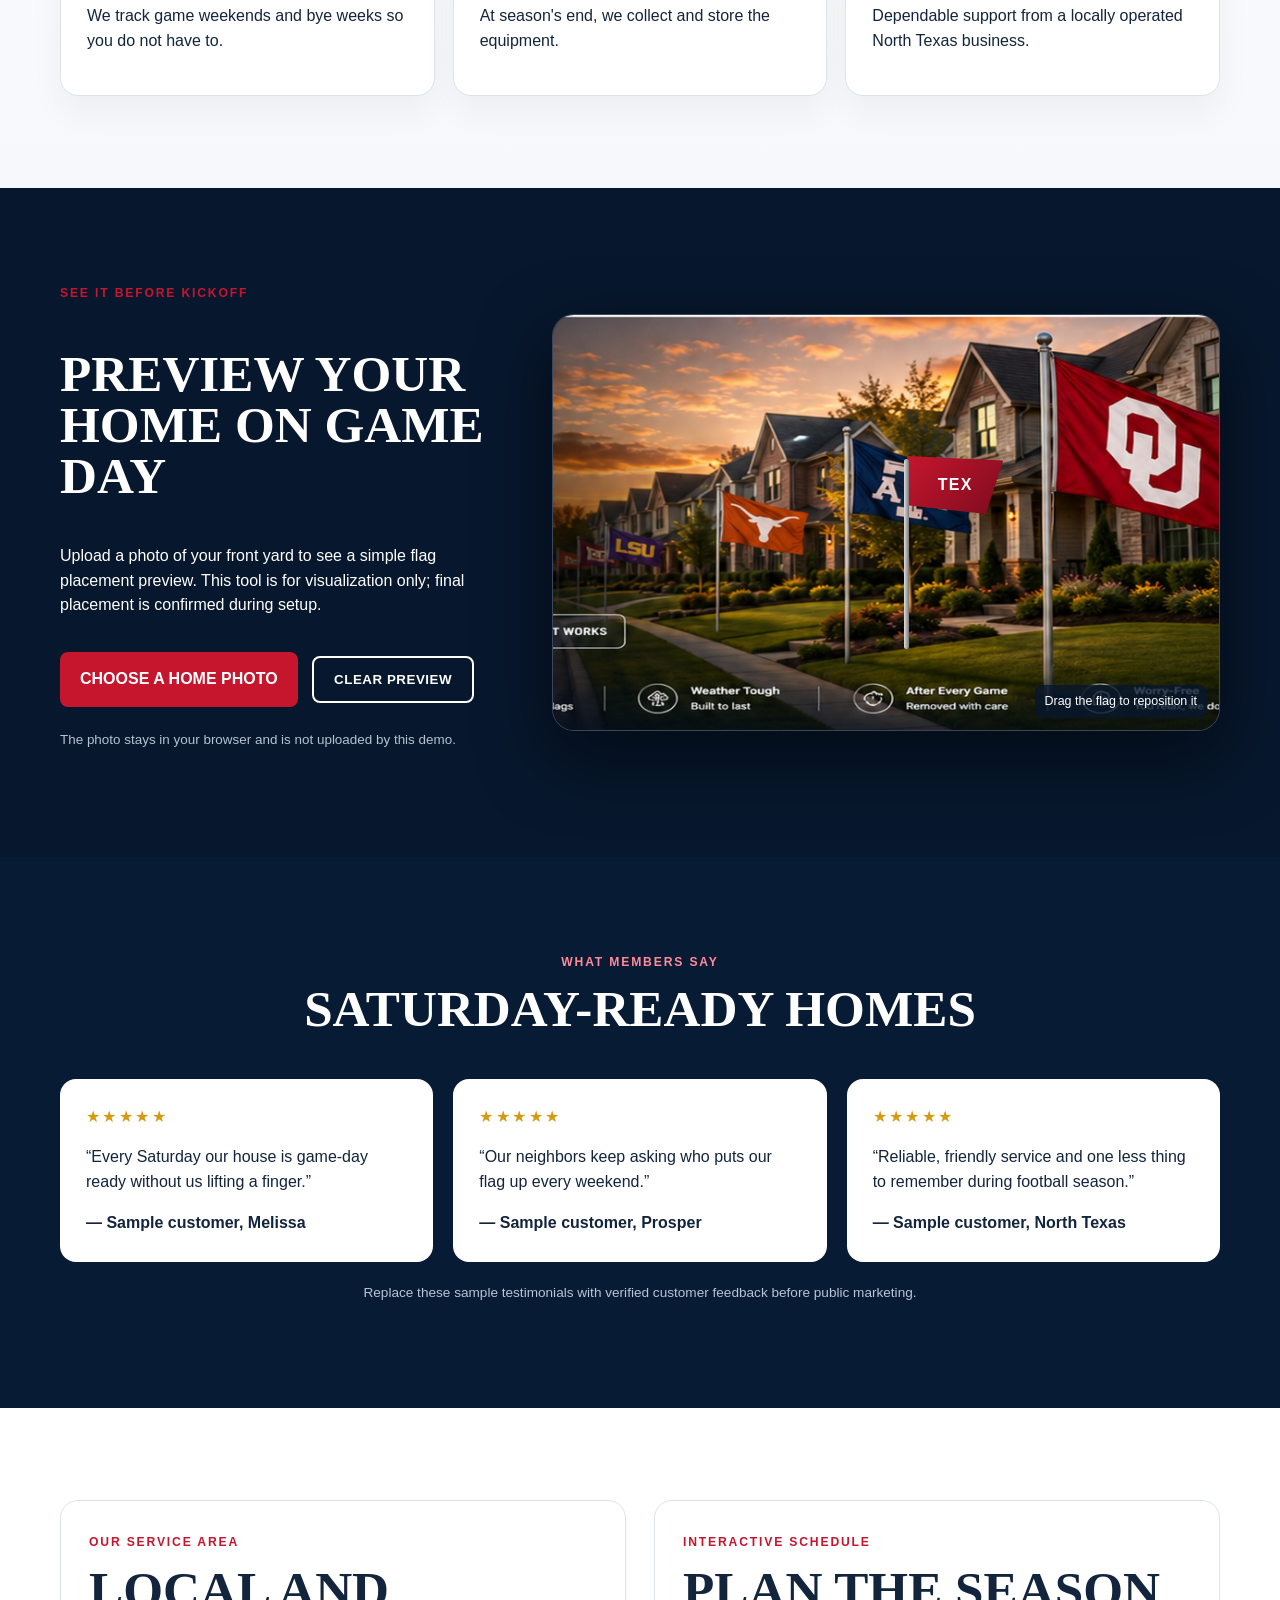
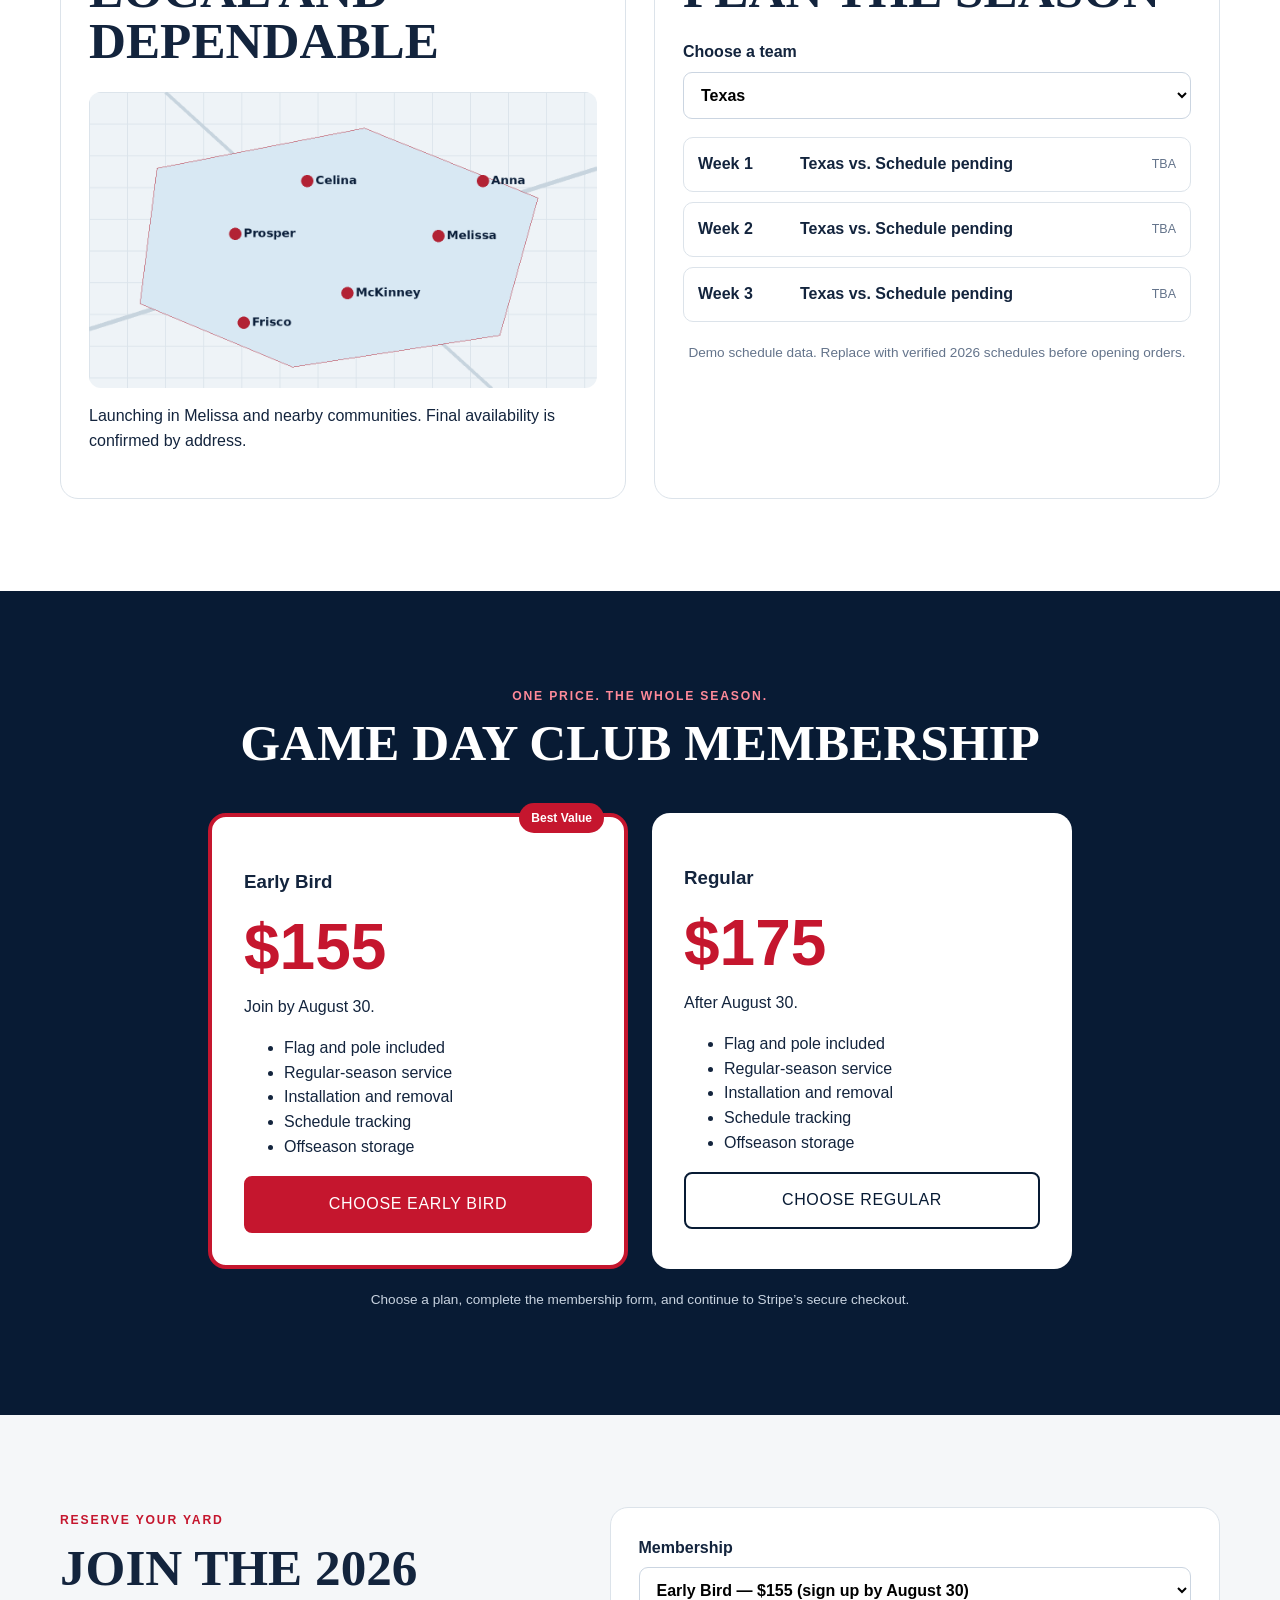
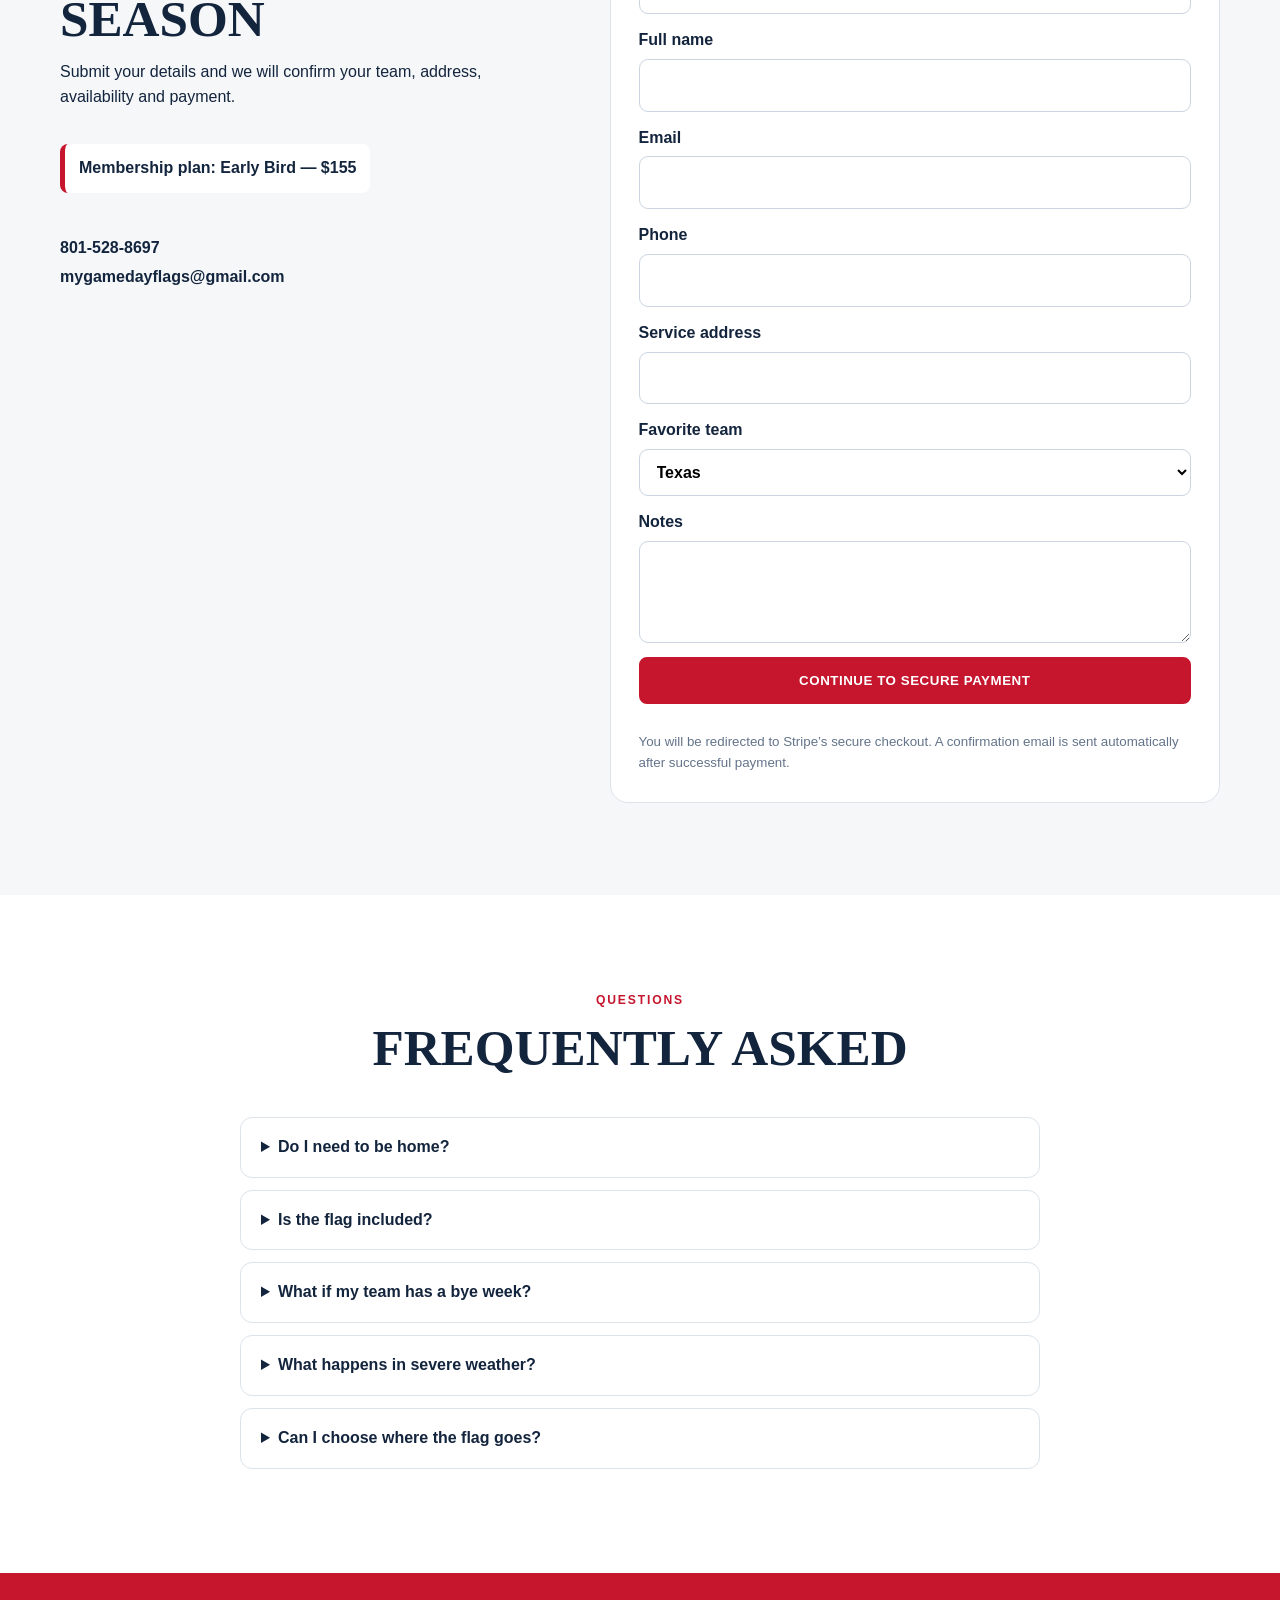
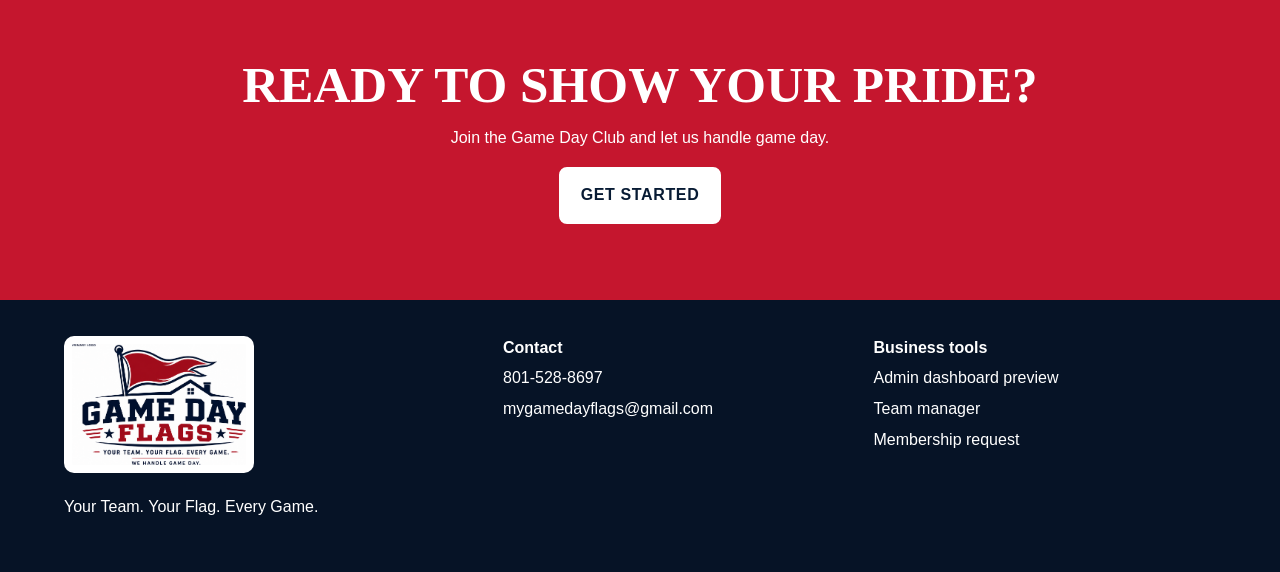
==== commit b5dcf57b: "Add files via upload" ====
--- a/index.html
+++ b/index.html
@@ -186,11 +186,16 @@
     <div class="reveal">
       <span class="kicker">Reserve your yard</span><h2>Join the 2026 Season</h2>
       <p>Submit your details and we will confirm your team, address, availability and payment.</p>
-      <div class="selected-plan" id="selectedPlan">Membership plan: Not selected</div>
+      <div class="selected-plan" id="selectedPlan">Membership plan: Early Bird — $155</div>
       <div class="contact"><a href="tel:+18015288697">801-528-8697</a><a href="mailto:mygamedayflags@gmail.com">mygamedayflags@gmail.com</a></div>
     </div>
     <form id="signup" class="signup reveal">
-      <input type="hidden" name="plan" id="planInput">
+      <label>Membership
+        <select name="plan" id="planInput" required>
+          <option value="Early Bird — $155">Early Bird — $155 (sign up by August 30)</option>
+          <option value="Regular — $175">Regular — $175</option>
+        </select>
+      </label>
       <label>Full name<input name="name" required></label>
       <label>Email<input name="email" type="email" required></label>
       <label>Phone<input name="phone" type="tel" required></label>
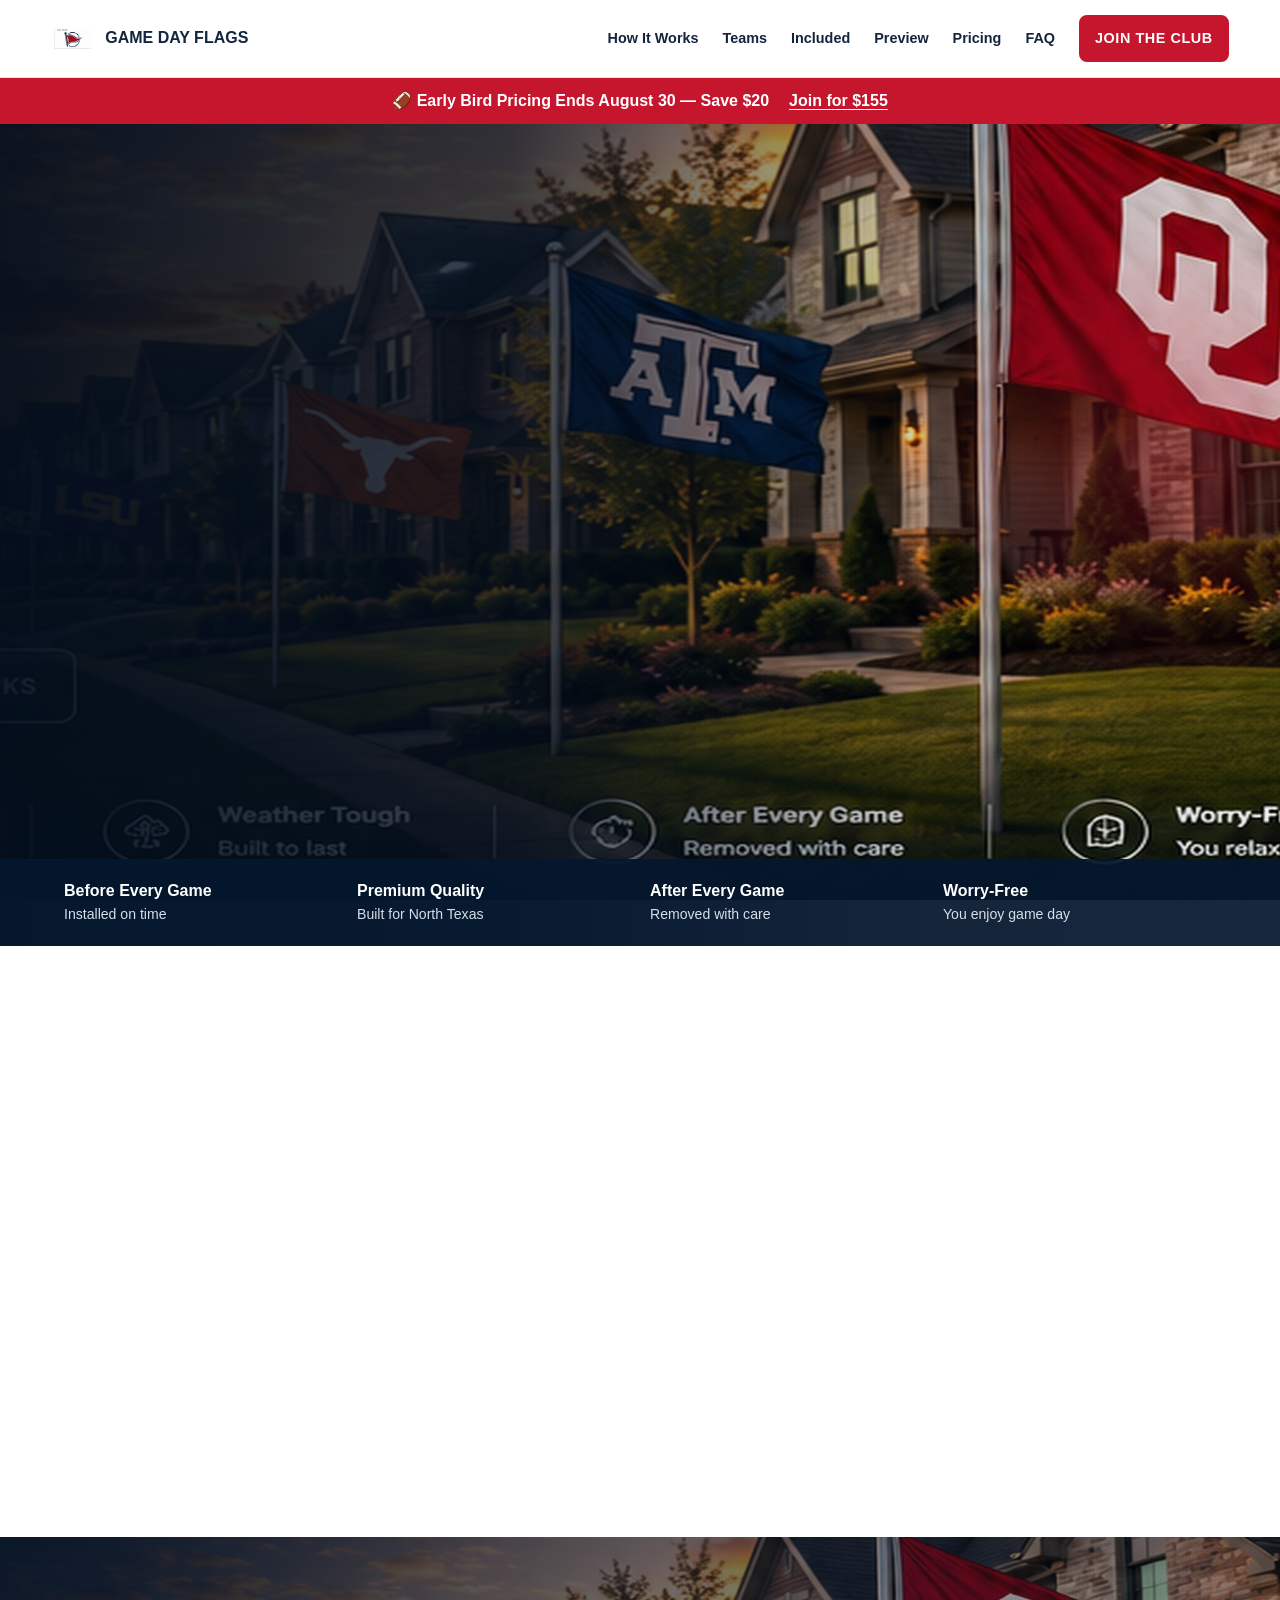
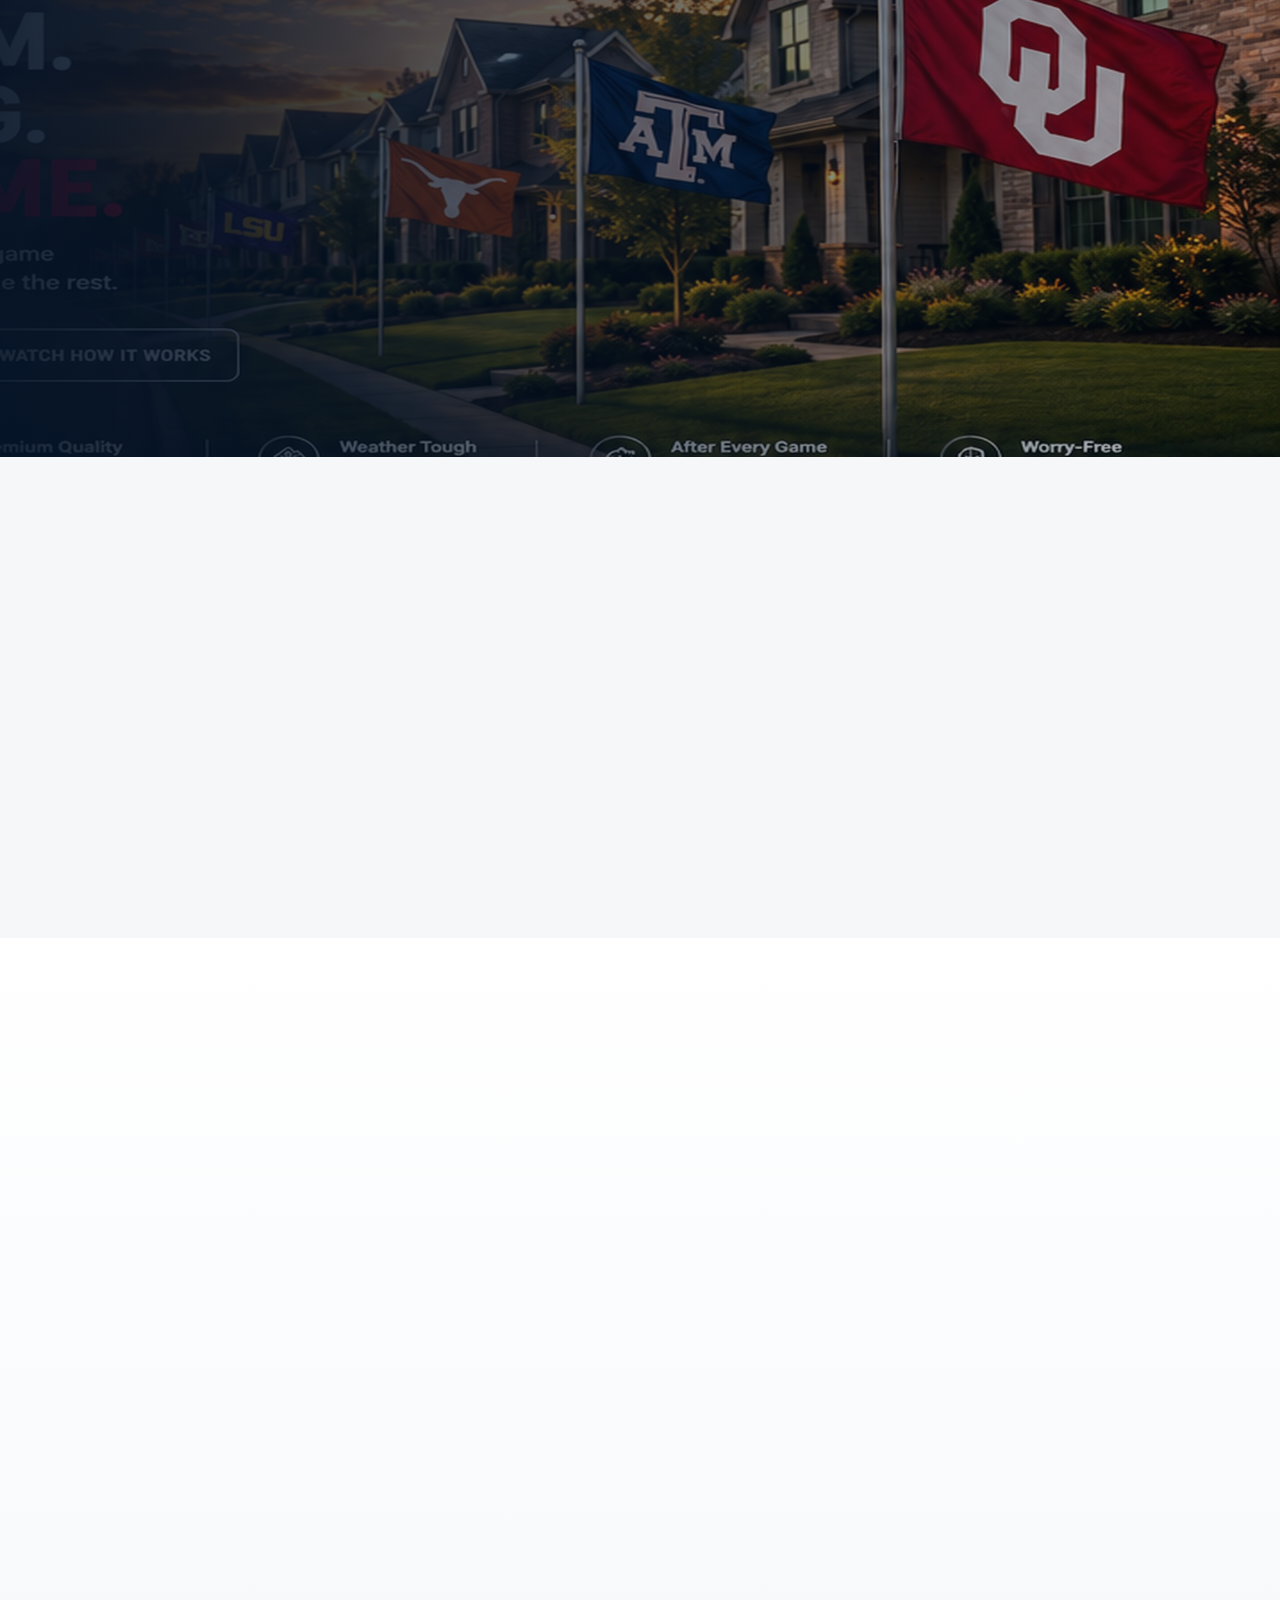
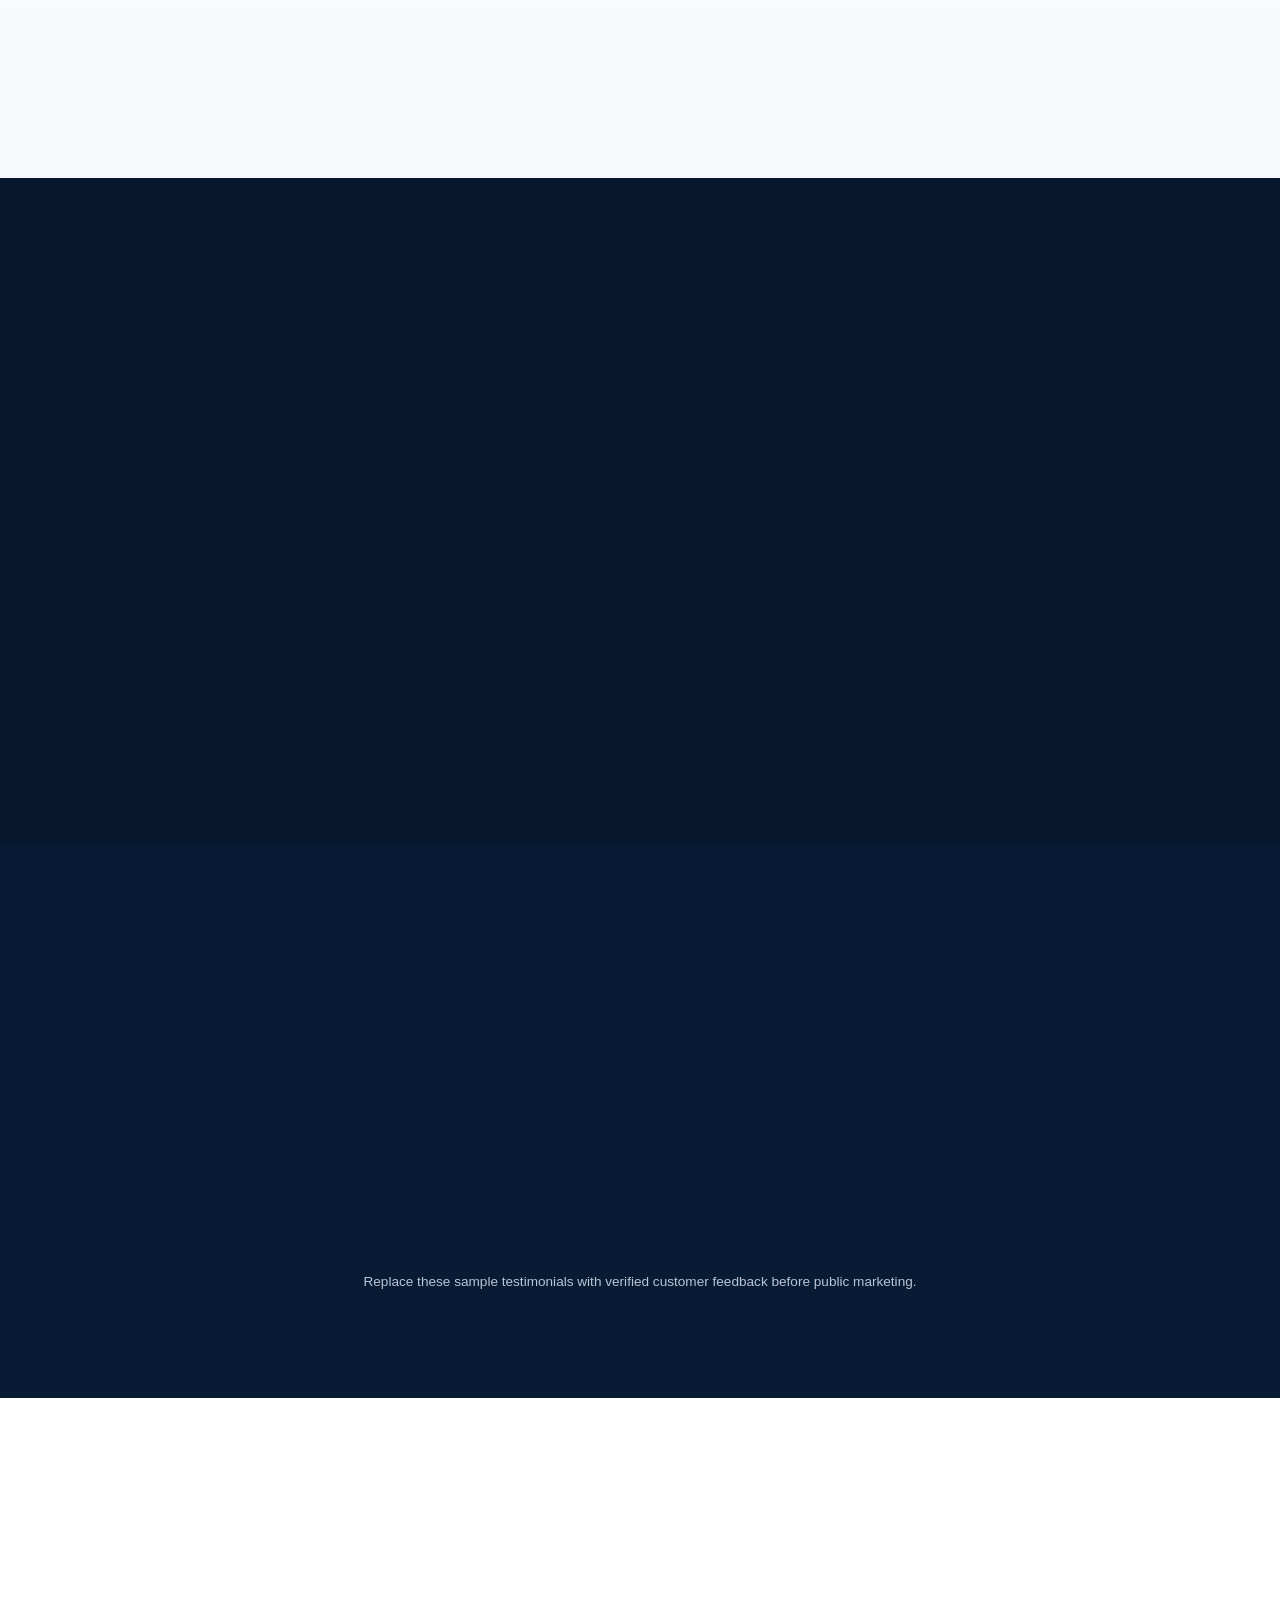
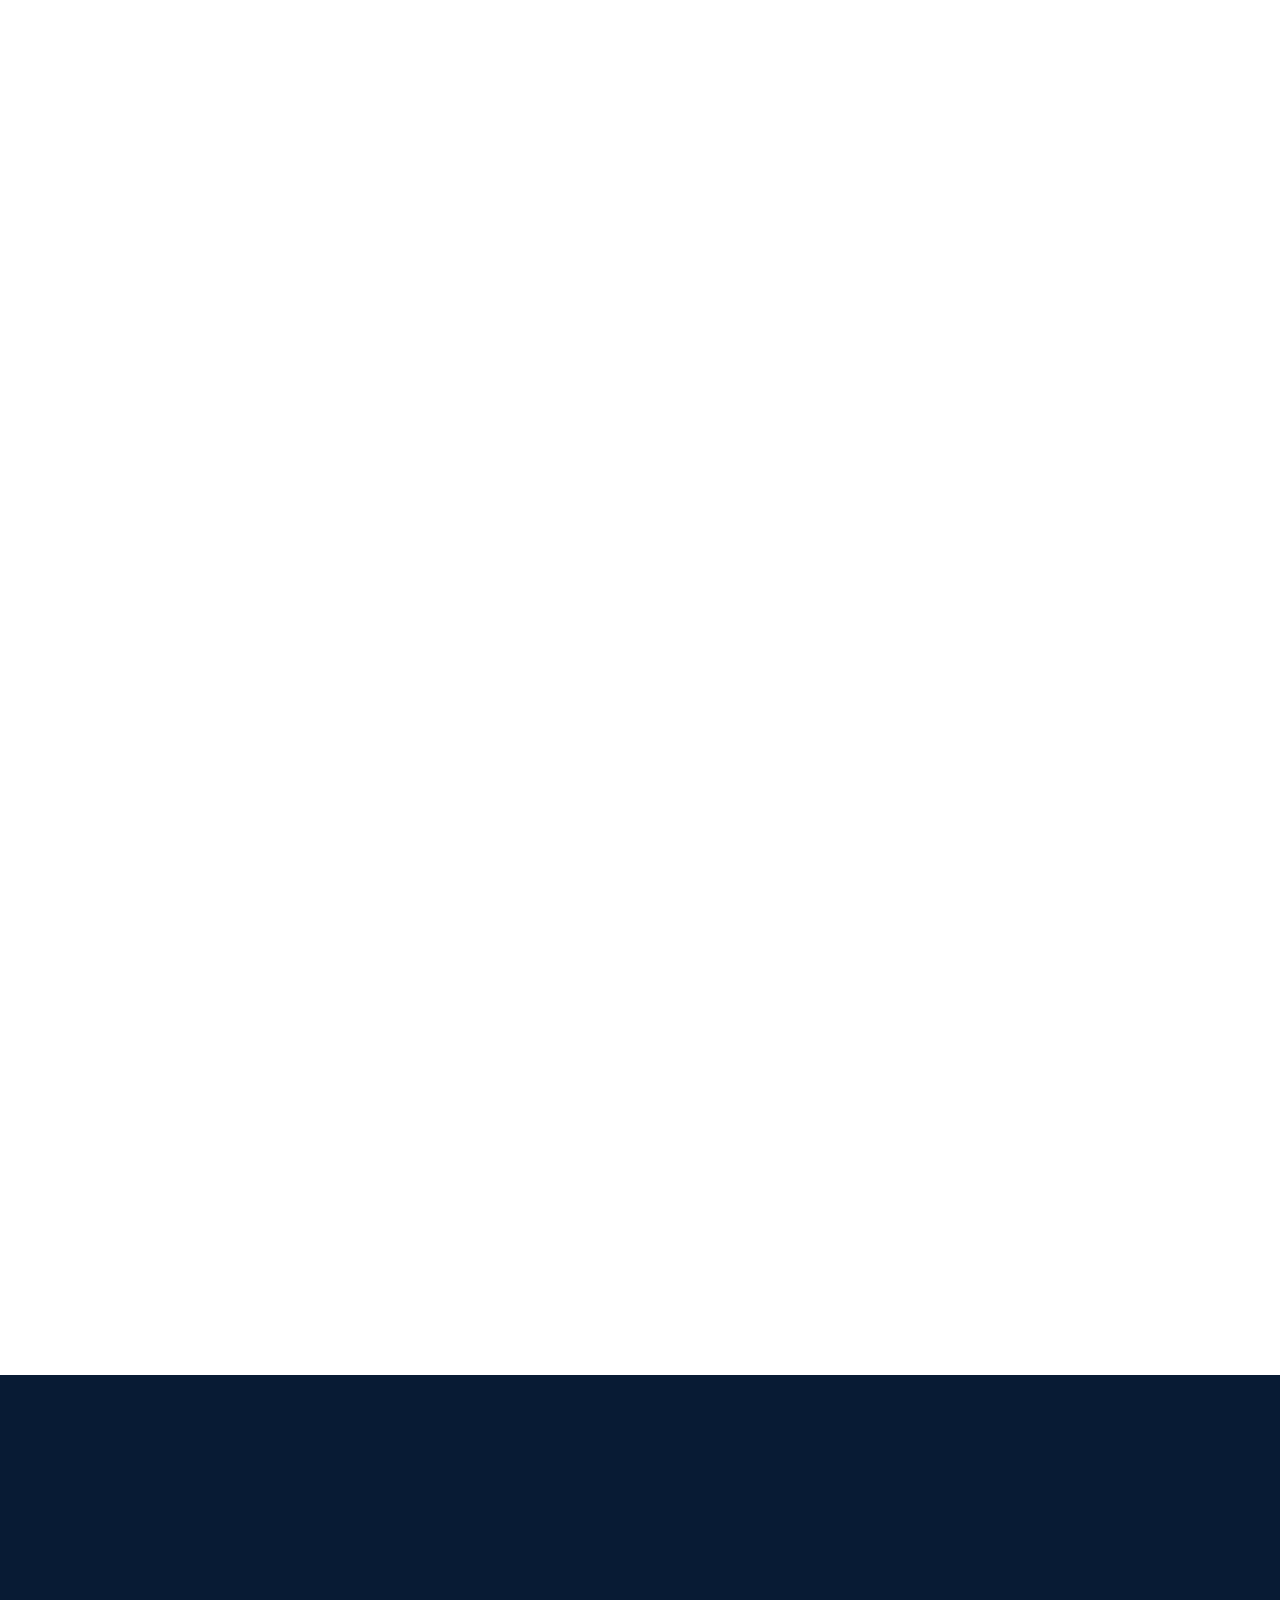
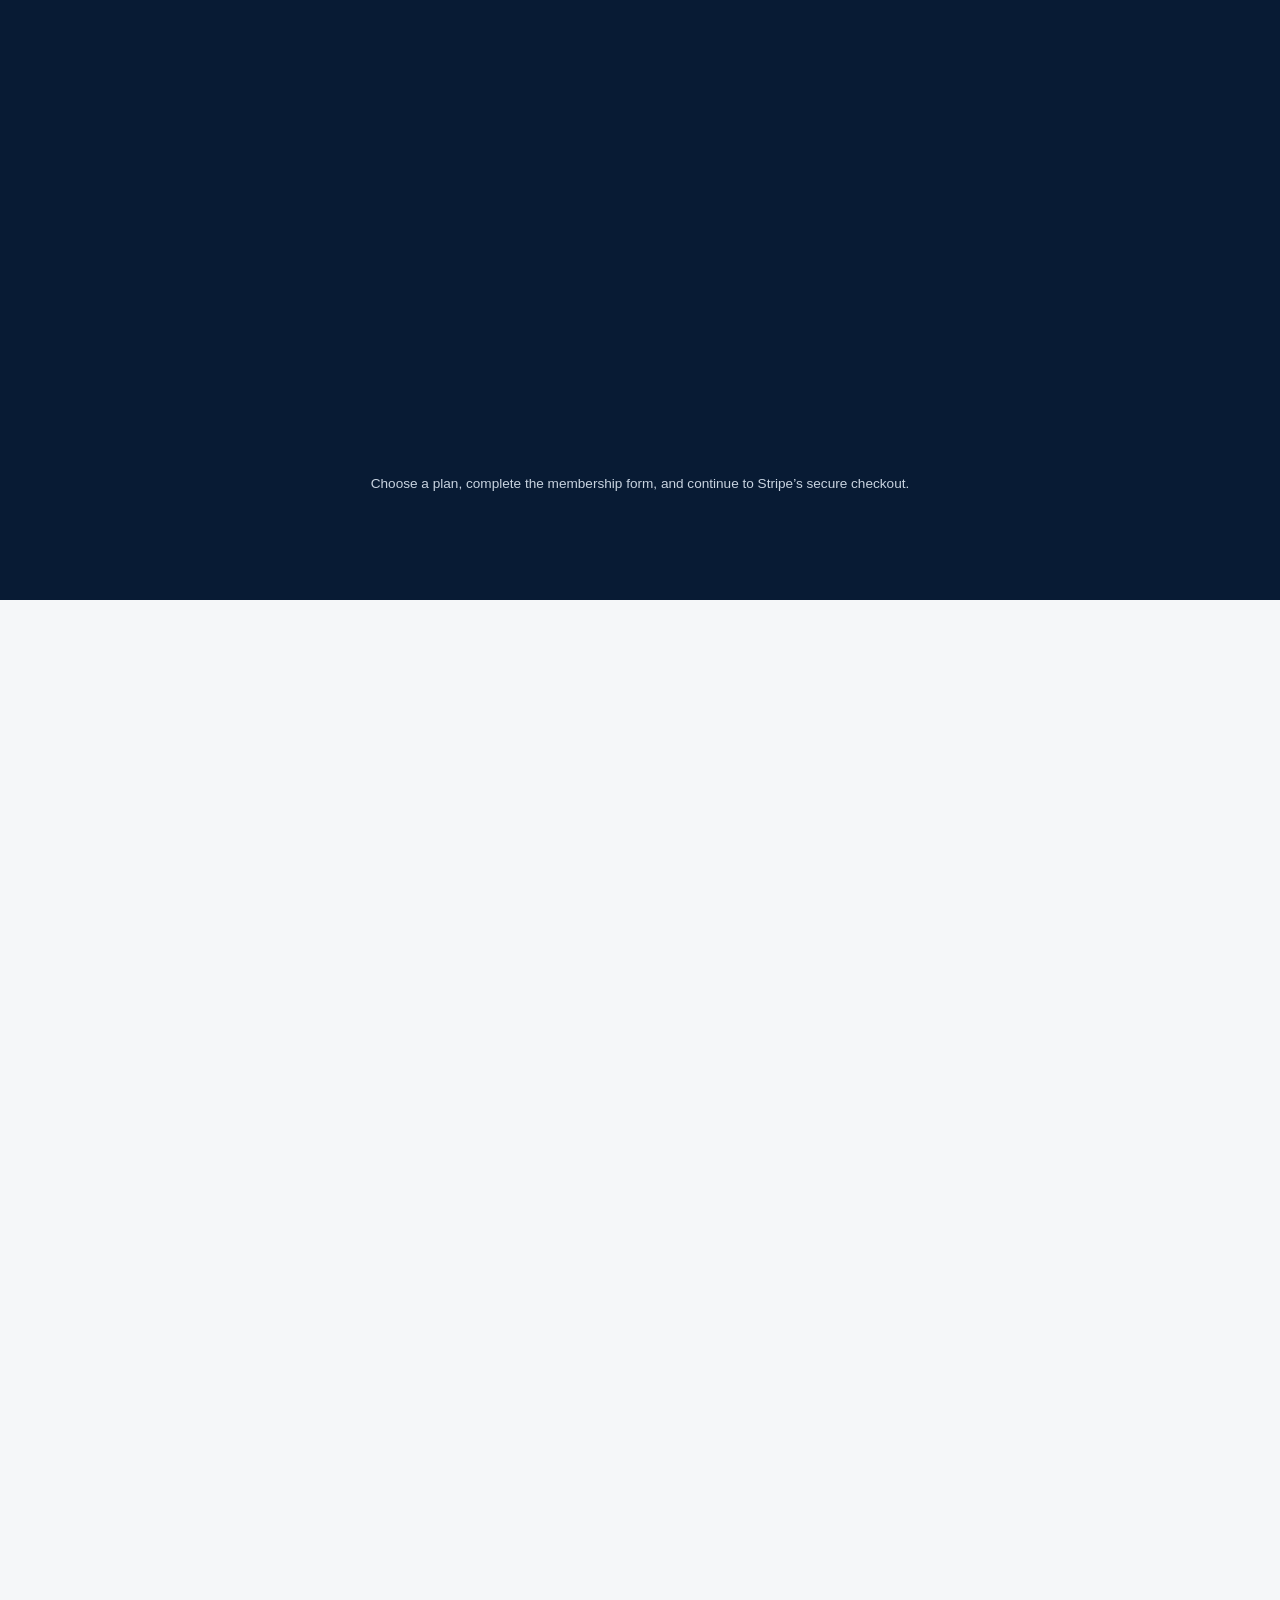
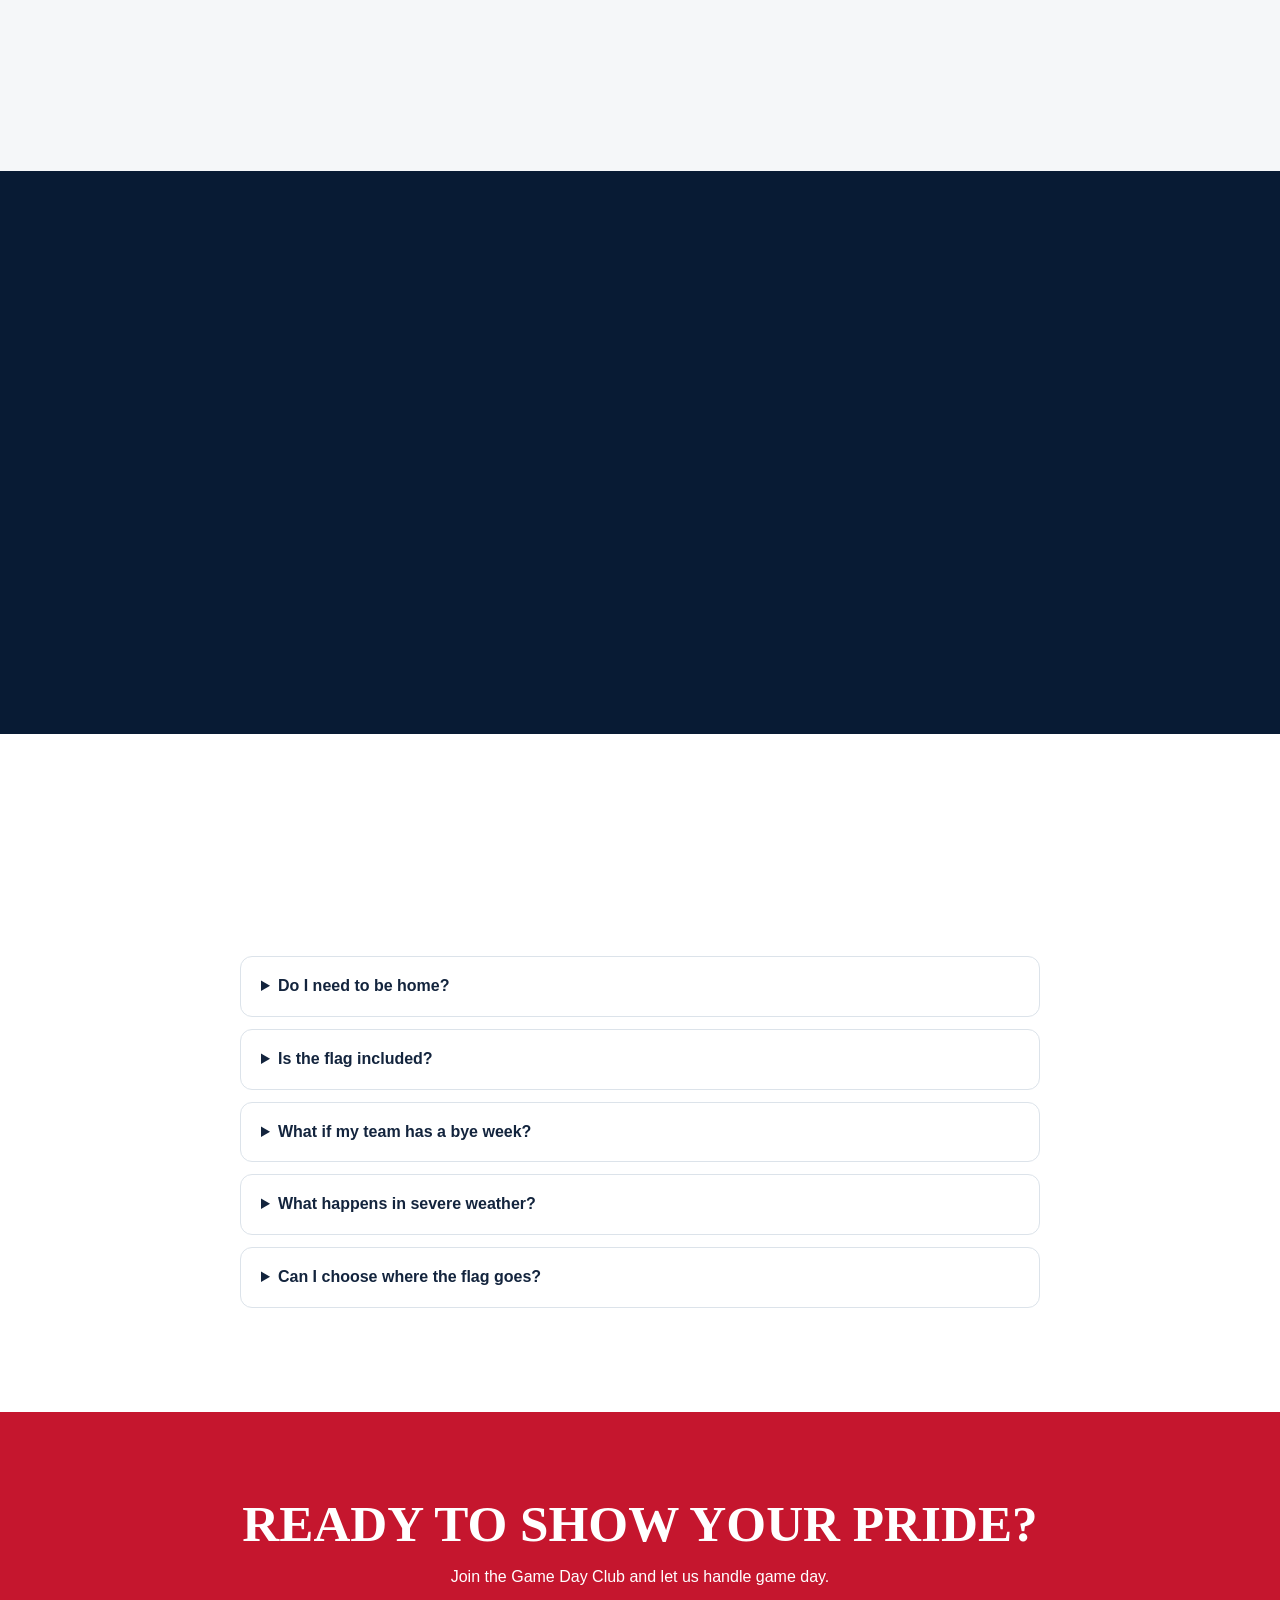
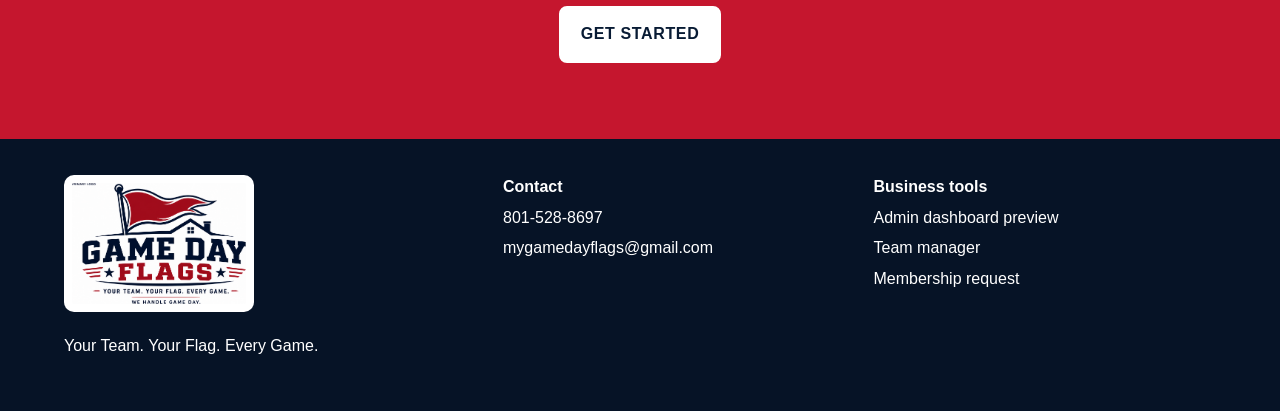
==== commit ff419090: "Add files via upload" ====
--- a/index.html
+++ b/index.html
@@ -19,6 +19,14 @@
   </nav>
 </header>
 
+
+<div class="early-bird-banner">
+  <div class="wrap early-bird-inner">
+    <strong>🏈 Early Bird Pricing Ends August 30 — Save $20</strong>
+    <a href="#join">Join for $155</a>
+  </div>
+</div>
+
 <main id="top">
 <section class="hero">
   <div class="hero-overlay"></div>
@@ -76,26 +84,17 @@
 <section id="teams" class="section soft">
   <div class="wrap">
     <div class="section-head reveal">
-      <span>Choose your team</span>
-      <h2>Find Your School</h2>
-      <p>Select a conference first, then choose your team.</p>
-    </div>
-
-    <div class="team-selector-panel reveal">
-      <label class="field">
-        Conference
-        <select id="teamConference" aria-label="Choose conference"></select>
-      </label>
-
-      <label class="field">
-        Team
-        <select id="teamSelect" aria-label="Choose team"></select>
-      </label>
-
-      <button id="useSelectedTeam" class="button" type="button">Use This Team</button>
-    </div>
-
-    <p class="legal-note">Team names are shown for customer selection. School logos and marks are not used unless separately authorized.</p>
+      <span>Pick your school at signup</span>
+      <h2>Conference First. Team Second.</h2>
+      <p>When you join, simply choose your conference and then select your team from the filtered list.</p>
+    </div>
+    <div class="team-flow reveal">
+      <div><span>1</span><b>Choose Conference</b></div>
+      <div class="flow-arrow">→</div>
+      <div><span>2</span><b>Choose Team</b></div>
+      <div class="flow-arrow">→</div>
+      <div><span>3</span><b>Continue to Payment</b></div>
+    </div>
   </div>
 </section>
 
@@ -162,6 +161,23 @@
   </div>
 </section>
 
+<section class="section value-section">
+  <div class="wrap">
+    <div class="section-head reveal">
+      <span>One membership. Everything handled.</span>
+      <h2>Everything Included in Your Season</h2>
+    </div>
+    <div class="value-grid">
+      <article class="reveal"><span>🚩</span><h3>Flag Included</h3><p>Use of your team flag is included for the season.</p></article>
+      <article class="reveal"><span>📍</span><h3>Pole Included</h3><p>We provide the pole and installation hardware.</p></article>
+      <article class="reveal"><span>🏈</span><h3>Every Regular-Season Game</h3><p>We install before each game and remove it afterward.</p></article>
+      <article class="reveal"><span>📅</span><h3>Schedule Tracking</h3><p>We track game weekends and bye weeks for you.</p></article>
+      <article class="reveal"><span>📦</span><h3>Offseason Storage</h3><p>We collect and store the equipment when the season ends.</p></article>
+      <article class="reveal"><span>🙌</span><h3>No Hassle</h3><p>No reminders, setup, maintenance, or storage on your end.</p></article>
+    </div>
+  </div>
+</section>
+
 <section id="pricing" class="section pricing-section">
   <div class="wrap">
     <div class="section-head light reveal"><span>One price. The whole season.</span><h2>Game Day Club Membership</h2></div>
@@ -185,7 +201,7 @@
   <div class="wrap join-grid">
     <div class="reveal">
       <span class="kicker">Reserve your yard</span><h2>Join the 2026 Season</h2>
-      <p>Submit your details and we will confirm your team, address, availability and payment.</p>
+      <p>Choose your membership, conference, and team right here. Then enter your service information and continue directly to secure payment.</p>
       <div class="selected-plan" id="selectedPlan">Membership plan: Early Bird — $155</div>
       <div class="contact"><a href="tel:+18015288697">801-528-8697</a><a href="mailto:mygamedayflags@gmail.com">mygamedayflags@gmail.com</a></div>
     </div>
@@ -196,16 +212,53 @@
           <option value="Regular — $175">Regular — $175</option>
         </select>
       </label>
-      <label>Full name<input name="name" required></label>
-      <label>Email<input name="email" type="email" required></label>
-      <label>Phone<input name="phone" type="tel" required></label>
-      <label>Service address<input name="address" required></label>
-      <label>Favorite team<select name="team" id="signupTeam"></select></label>
-      <label>Notes<textarea name="notes" rows="3"></textarea></label>
+
+      <label>Conference
+        <select id="signupConference" required></select>
+      </label>
+
+      <label>Favorite team
+        <select name="team" id="signupTeam" required></select>
+      </label>
+
+      <label>Full name
+        <input name="name" required autocomplete="name">
+      </label>
+
+      <label>Service address
+        <input name="address" required autocomplete="street-address">
+      </label>
+
+      <label>Phone
+        <input name="phone" type="tel" required autocomplete="tel">
+      </label>
+
+      <label>Email
+        <input name="email" type="email" required autocomplete="email">
+      </label>
+
+      <label>Notes
+        <textarea name="notes" rows="3" placeholder="Gate code, preferred flag location, or anything else we should know."></textarea>
+      </label>
+
       <button class="button full" type="submit" id="payButton">Continue to Secure Payment</button>
       <p id="formStatus" class="status" aria-live="polite"></p>
       <small>You will be redirected to Stripe’s secure checkout. A confirmation email is sent automatically after successful payment.</small>
     </form>
+  </div>
+</section>
+<section class="section after-pay-section">
+  <div class="wrap">
+    <div class="section-head reveal">
+      <span>After checkout</span>
+      <h2>What Happens After You Pay</h2>
+    </div>
+    <div class="after-pay-grid">
+      <article class="reveal"><span>1</span><h3>Instant Confirmation</h3><p>You receive a confirmation email immediately after payment.</p></article>
+      <article class="reveal"><span>2</span><h3>We Confirm Your Yard</h3><p>We review your address and contact you if we need to confirm the installation location.</p></article>
+      <article class="reveal"><span>3</span><h3>We Track Your Team</h3><p>Your team's regular-season schedule is added to our service calendar.</p></article>
+      <article class="reveal"><span>4</span><h3>You're Game-Day Ready</h3><p>We handle the flag before each game and take it down afterward.</p></article>
+    </div>
   </div>
 </section>
 
--- a/styles.css
+++ b/styles.css
@@ -82,3 +82,32 @@
     width:100%;
   }
 }
+
+/* VERSION 10 CONVERSION UPGRADES */
+.early-bird-banner{background:var(--red);color:#fff}
+.early-bird-inner{min-height:46px;display:flex;align-items:center;justify-content:center;gap:20px;text-align:center}
+.early-bird-inner a{color:#fff;font-weight:900;text-decoration:underline;text-underline-offset:3px}
+.team-flow{display:grid;grid-template-columns:1fr auto 1fr auto 1fr;gap:16px;align-items:center;max-width:900px;margin:0 auto}
+.team-flow>div:not(.flow-arrow){background:#fff;border:1px solid var(--line);border-radius:16px;padding:24px;text-align:center}
+.team-flow span{display:grid;place-items:center;width:40px;height:40px;border-radius:50%;background:var(--navy);color:#fff;margin:0 auto 12px;font-weight:900}
+.flow-arrow{font-size:2rem;color:var(--red);font-weight:900}
+.value-section{background:#fff}
+.value-grid{display:grid;grid-template-columns:repeat(3,1fr);gap:18px}
+.value-grid article{border:1px solid var(--line);border-radius:16px;padding:24px;background:#fff}
+.value-grid article>span{font-size:2rem;display:block;margin-bottom:12px}
+.after-pay-section{background:var(--navy);color:#fff}
+.after-pay-section .section-head span{color:#ff9eaa}
+.after-pay-grid{display:grid;grid-template-columns:repeat(4,1fr);gap:18px}
+.after-pay-grid article{background:#ffffff10;border:1px solid #ffffff24;border-radius:16px;padding:24px}
+.after-pay-grid article>span{display:grid;place-items:center;width:42px;height:42px;border-radius:50%;background:var(--red);font-weight:900;margin-bottom:14px}
+.signup select{width:100%;padding:13px;border:1px solid #cbd5e1;border-radius:9px;font:inherit;background:white}
+@media(max-width:900px){
+  .value-grid{grid-template-columns:repeat(2,1fr)}
+  .after-pay-grid{grid-template-columns:repeat(2,1fr)}
+}
+@media(max-width:640px){
+  .early-bird-inner{flex-direction:column;gap:2px;padding:9px 0}
+  .team-flow{grid-template-columns:1fr}
+  .flow-arrow{transform:rotate(90deg)}
+  .value-grid,.after-pay-grid{grid-template-columns:1fr}
+}
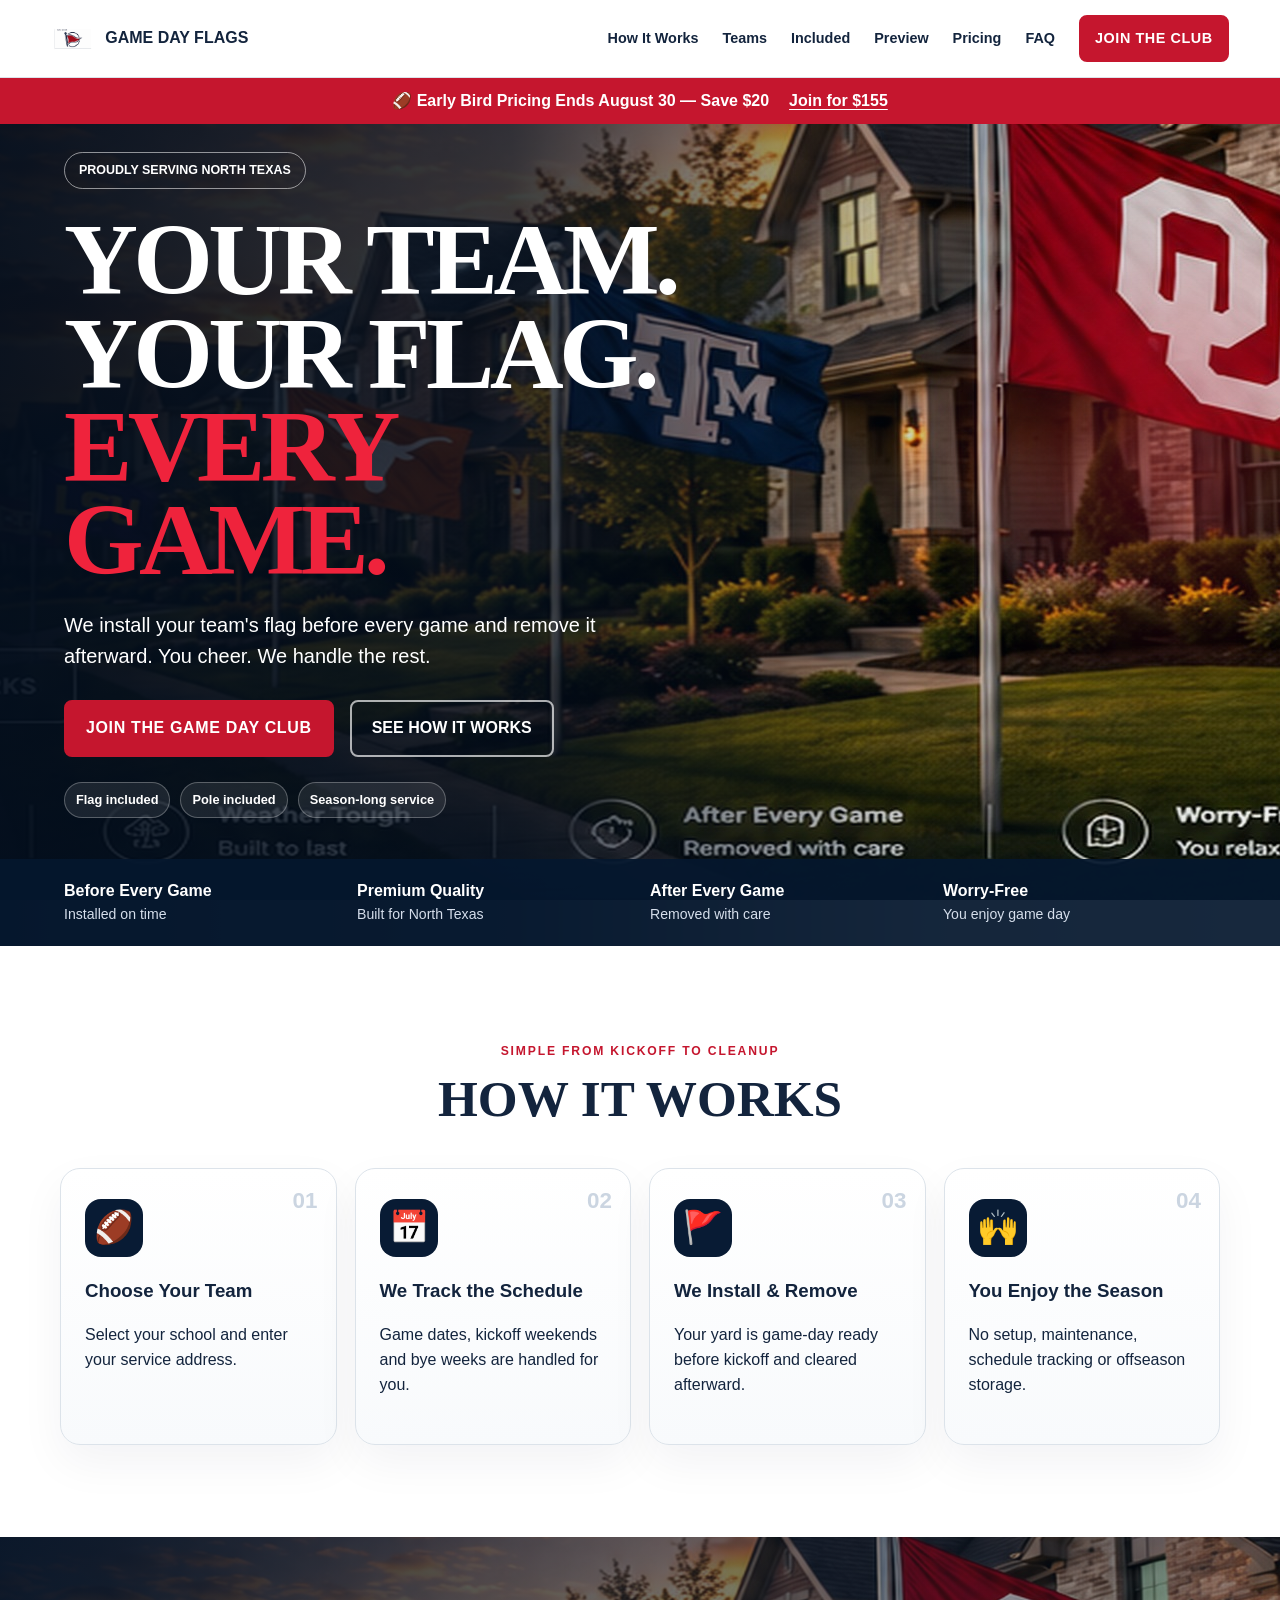
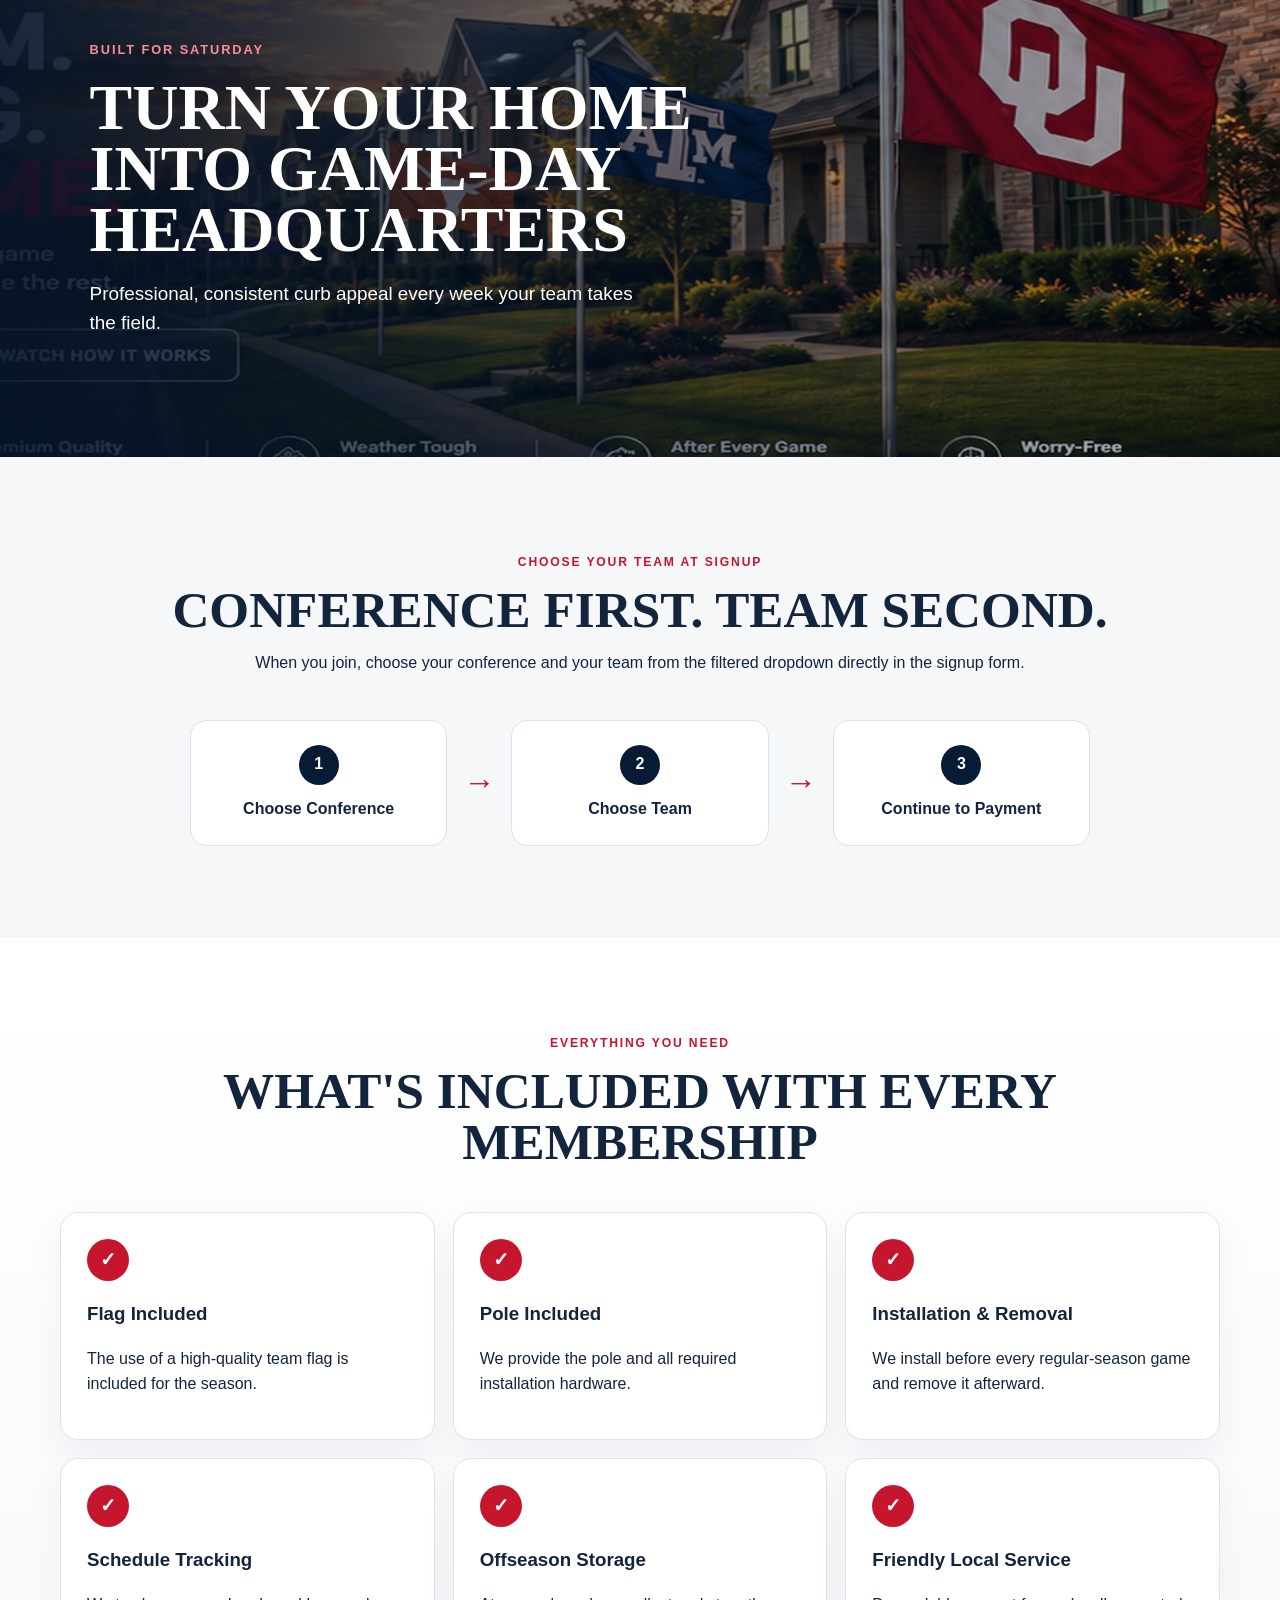
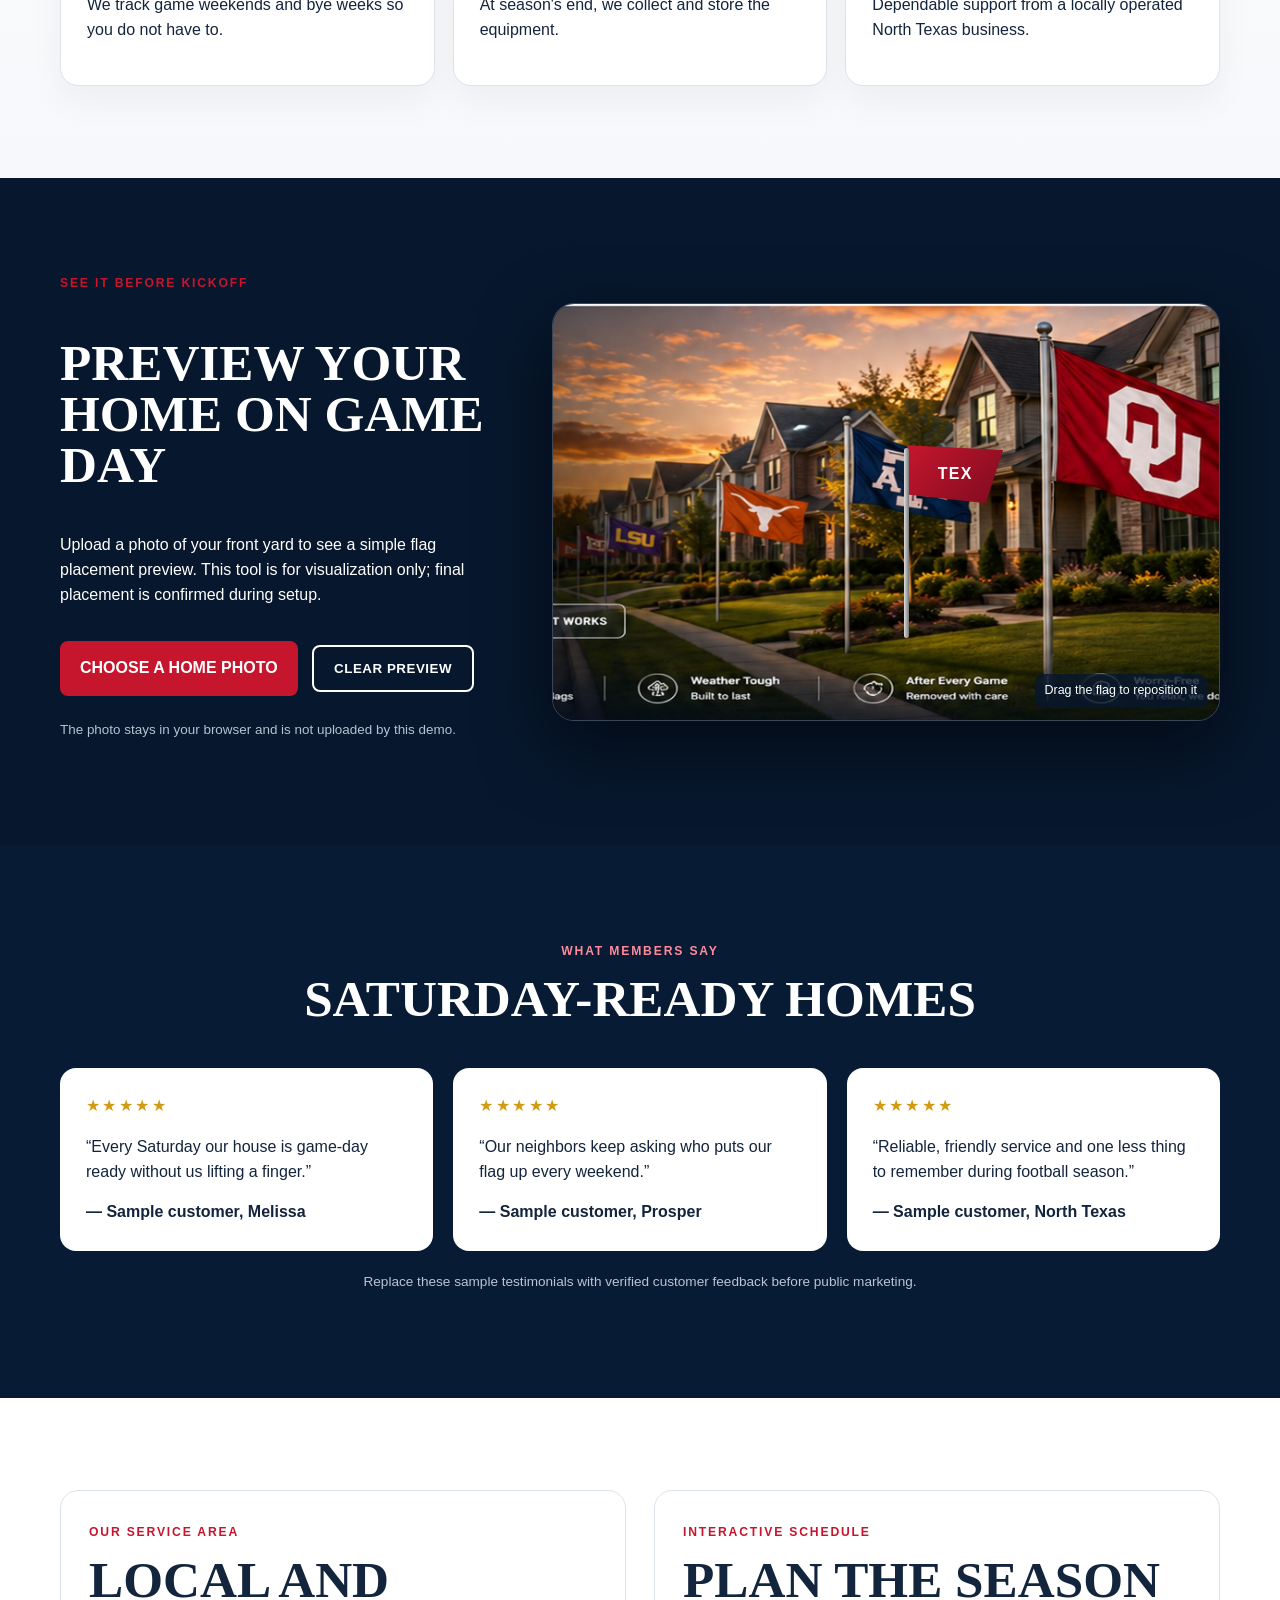
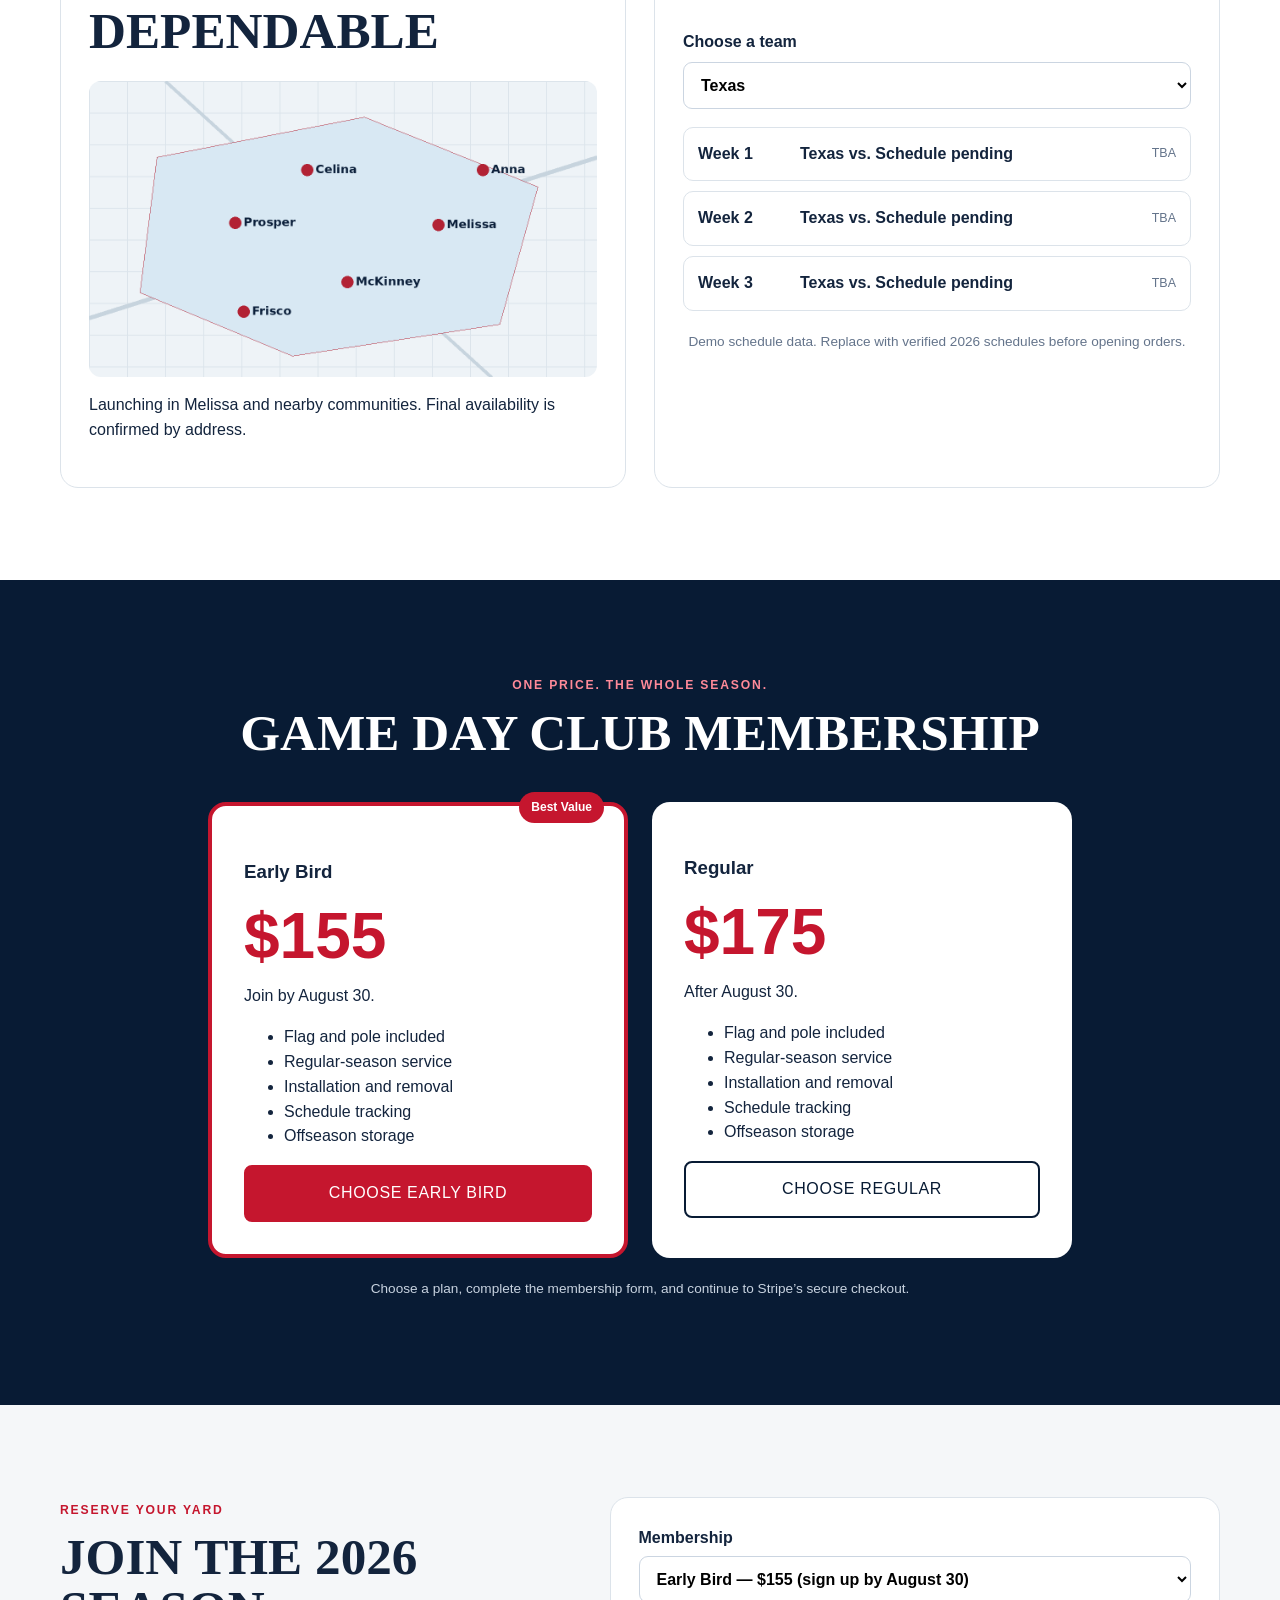
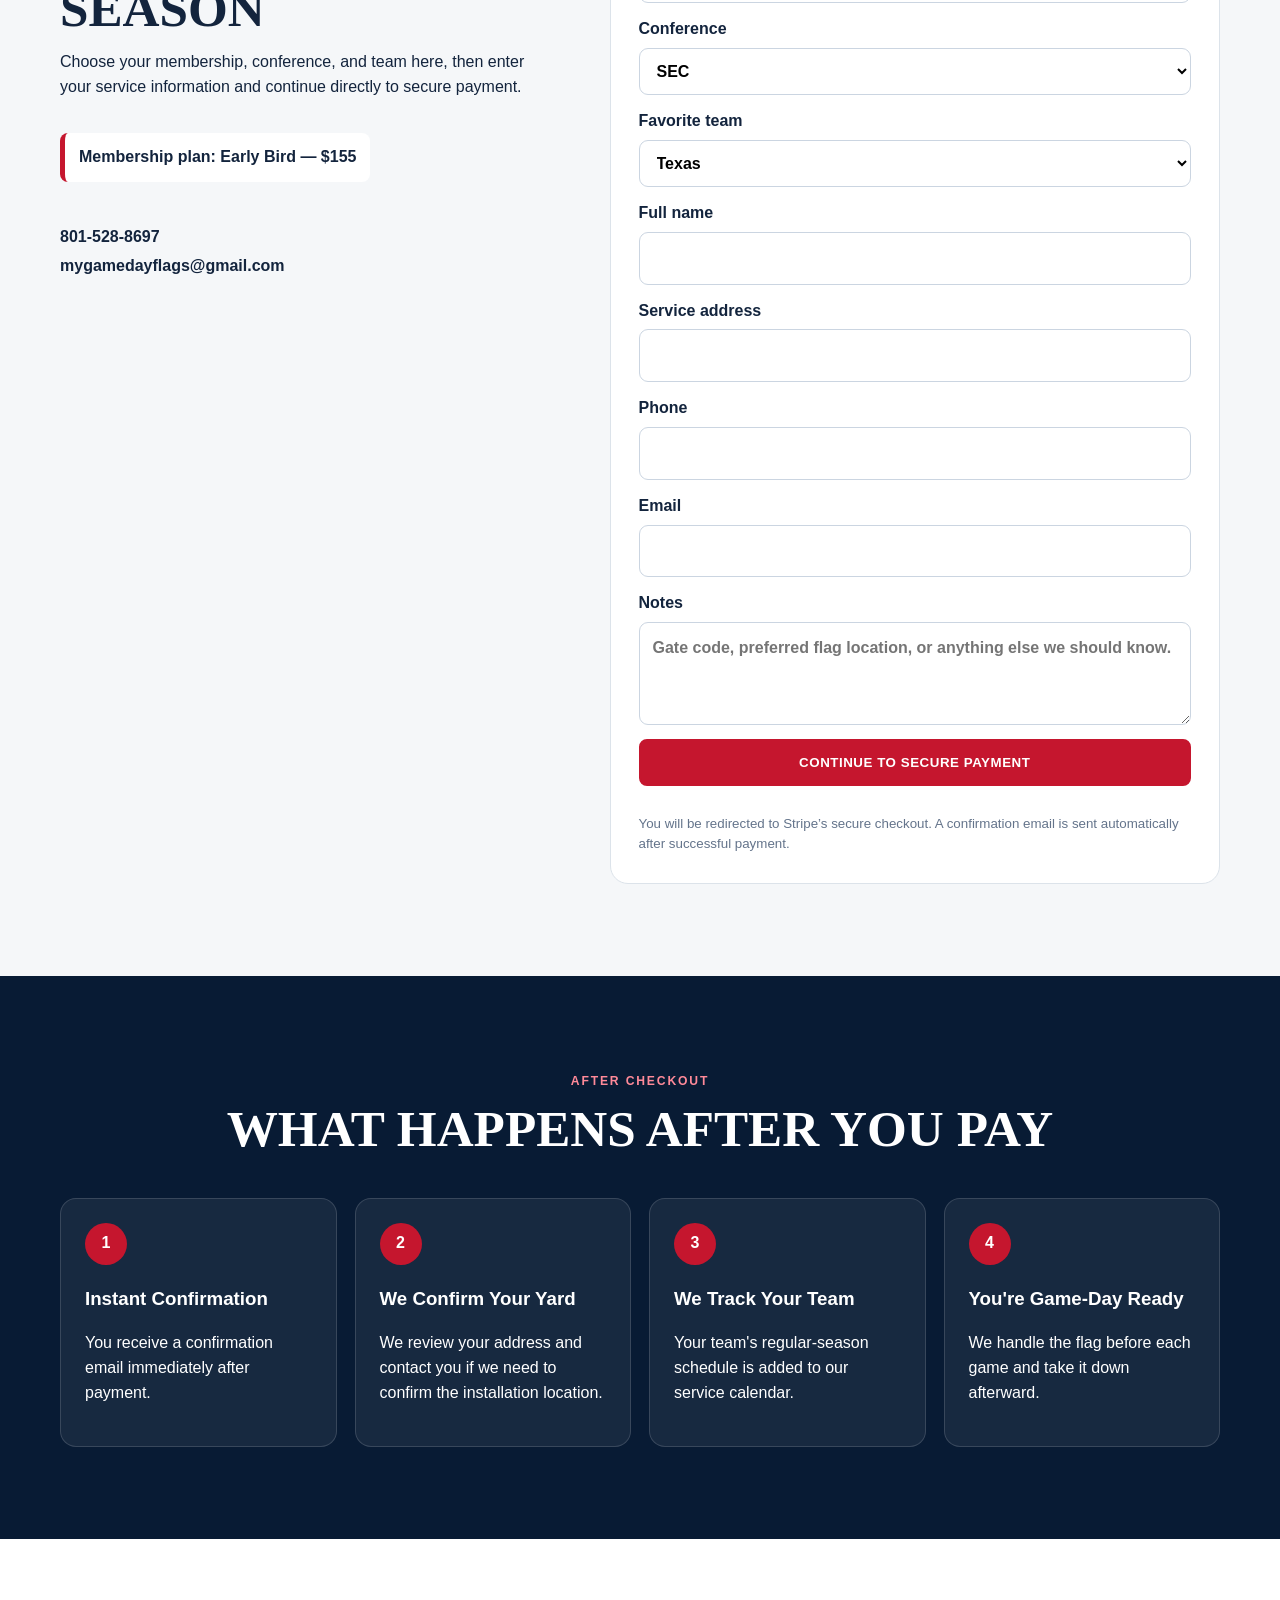
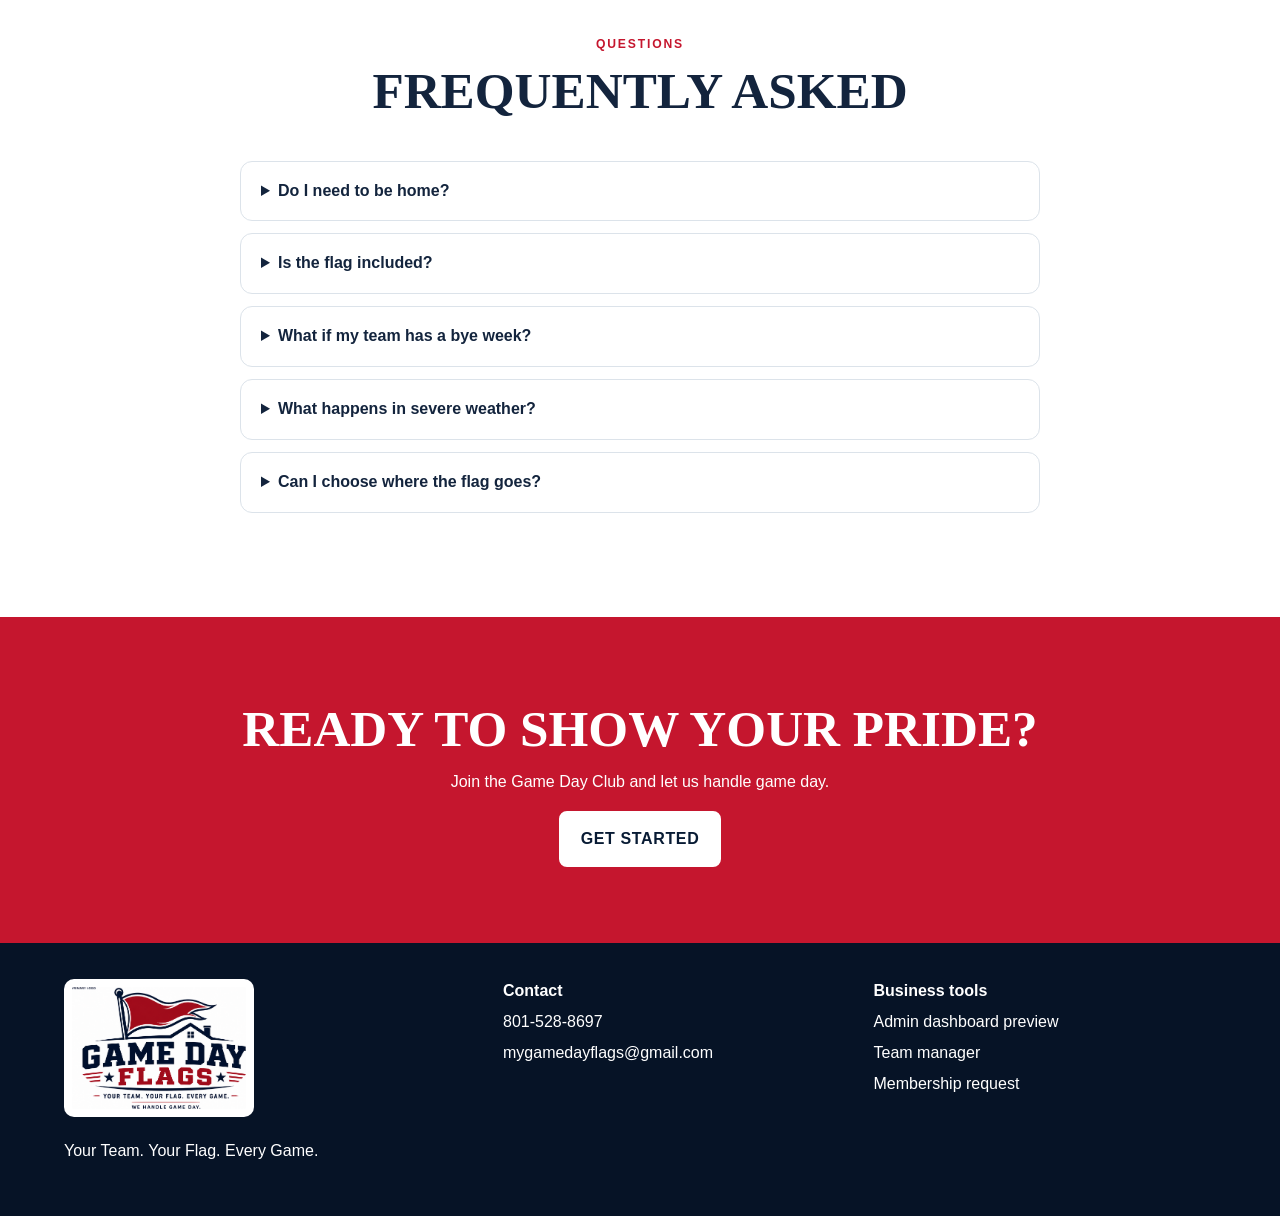
==== commit 952707f7: "Add files via upload" ====
--- a/index.html
+++ b/index.html
@@ -19,7 +19,6 @@
   </nav>
 </header>
 
-
 <div class="early-bird-banner">
   <div class="wrap early-bird-inner">
     <strong>🏈 Early Bird Pricing Ends August 30 — Save $20</strong>
@@ -83,12 +82,12 @@
 
 <section id="teams" class="section soft">
   <div class="wrap">
-    <div class="section-head reveal">
-      <span>Pick your school at signup</span>
+    <div class="section-head">
+      <span>Choose your team at signup</span>
       <h2>Conference First. Team Second.</h2>
-      <p>When you join, simply choose your conference and then select your team from the filtered list.</p>
-    </div>
-    <div class="team-flow reveal">
+      <p>When you join, choose your conference and your team from the filtered dropdown directly in the signup form.</p>
+    </div>
+    <div class="team-flow">
       <div><span>1</span><b>Choose Conference</b></div>
       <div class="flow-arrow">→</div>
       <div><span>2</span><b>Choose Team</b></div>
@@ -161,23 +160,6 @@
   </div>
 </section>
 
-<section class="section value-section">
-  <div class="wrap">
-    <div class="section-head reveal">
-      <span>One membership. Everything handled.</span>
-      <h2>Everything Included in Your Season</h2>
-    </div>
-    <div class="value-grid">
-      <article class="reveal"><span>🚩</span><h3>Flag Included</h3><p>Use of your team flag is included for the season.</p></article>
-      <article class="reveal"><span>📍</span><h3>Pole Included</h3><p>We provide the pole and installation hardware.</p></article>
-      <article class="reveal"><span>🏈</span><h3>Every Regular-Season Game</h3><p>We install before each game and remove it afterward.</p></article>
-      <article class="reveal"><span>📅</span><h3>Schedule Tracking</h3><p>We track game weekends and bye weeks for you.</p></article>
-      <article class="reveal"><span>📦</span><h3>Offseason Storage</h3><p>We collect and store the equipment when the season ends.</p></article>
-      <article class="reveal"><span>🙌</span><h3>No Hassle</h3><p>No reminders, setup, maintenance, or storage on your end.</p></article>
-    </div>
-  </div>
-</section>
-
 <section id="pricing" class="section pricing-section">
   <div class="wrap">
     <div class="section-head light reveal"><span>One price. The whole season.</span><h2>Game Day Club Membership</h2></div>
@@ -201,11 +183,11 @@
   <div class="wrap join-grid">
     <div class="reveal">
       <span class="kicker">Reserve your yard</span><h2>Join the 2026 Season</h2>
-      <p>Choose your membership, conference, and team right here. Then enter your service information and continue directly to secure payment.</p>
+      <p>Choose your membership, conference, and team here, then enter your service information and continue directly to secure payment.</p>
       <div class="selected-plan" id="selectedPlan">Membership plan: Early Bird — $155</div>
       <div class="contact"><a href="tel:+18015288697">801-528-8697</a><a href="mailto:mygamedayflags@gmail.com">mygamedayflags@gmail.com</a></div>
     </div>
-    <form id="signup" class="signup reveal">
+    <form id="signup" class="signup">
       <label>Membership
         <select name="plan" id="planInput" required>
           <option value="Early Bird — $155">Early Bird — $155 (sign up by August 30)</option>
@@ -249,18 +231,19 @@
 </section>
 <section class="section after-pay-section">
   <div class="wrap">
-    <div class="section-head reveal">
+    <div class="section-head light">
       <span>After checkout</span>
       <h2>What Happens After You Pay</h2>
     </div>
     <div class="after-pay-grid">
-      <article class="reveal"><span>1</span><h3>Instant Confirmation</h3><p>You receive a confirmation email immediately after payment.</p></article>
-      <article class="reveal"><span>2</span><h3>We Confirm Your Yard</h3><p>We review your address and contact you if we need to confirm the installation location.</p></article>
-      <article class="reveal"><span>3</span><h3>We Track Your Team</h3><p>Your team's regular-season schedule is added to our service calendar.</p></article>
-      <article class="reveal"><span>4</span><h3>You're Game-Day Ready</h3><p>We handle the flag before each game and take it down afterward.</p></article>
-    </div>
-  </div>
-</section>
+      <article><span>1</span><h3>Instant Confirmation</h3><p>You receive a confirmation email immediately after payment.</p></article>
+      <article><span>2</span><h3>We Confirm Your Yard</h3><p>We review your address and contact you if we need to confirm the installation location.</p></article>
+      <article><span>3</span><h3>We Track Your Team</h3><p>Your team's regular-season schedule is added to our service calendar.</p></article>
+      <article><span>4</span><h3>You're Game-Day Ready</h3><p>We handle the flag before each game and take it down afterward.</p></article>
+    </div>
+  </div>
+</section>
+
 
 <section id="faq" class="section">
   <div class="wrap narrow">
--- a/styles.css
+++ b/styles.css
@@ -83,31 +83,31 @@
   }
 }
 
-/* VERSION 10 CONVERSION UPGRADES */
+/* VERSION 10 FIXED */
+.reveal{opacity:1 !important;transform:none !important}
+
 .early-bird-banner{background:var(--red);color:#fff}
 .early-bird-inner{min-height:46px;display:flex;align-items:center;justify-content:center;gap:20px;text-align:center}
 .early-bird-inner a{color:#fff;font-weight:900;text-decoration:underline;text-underline-offset:3px}
+
 .team-flow{display:grid;grid-template-columns:1fr auto 1fr auto 1fr;gap:16px;align-items:center;max-width:900px;margin:0 auto}
 .team-flow>div:not(.flow-arrow){background:#fff;border:1px solid var(--line);border-radius:16px;padding:24px;text-align:center}
 .team-flow span{display:grid;place-items:center;width:40px;height:40px;border-radius:50%;background:var(--navy);color:#fff;margin:0 auto 12px;font-weight:900}
 .flow-arrow{font-size:2rem;color:var(--red);font-weight:900}
-.value-section{background:#fff}
-.value-grid{display:grid;grid-template-columns:repeat(3,1fr);gap:18px}
-.value-grid article{border:1px solid var(--line);border-radius:16px;padding:24px;background:#fff}
-.value-grid article>span{font-size:2rem;display:block;margin-bottom:12px}
+
 .after-pay-section{background:var(--navy);color:#fff}
-.after-pay-section .section-head span{color:#ff9eaa}
 .after-pay-grid{display:grid;grid-template-columns:repeat(4,1fr);gap:18px}
 .after-pay-grid article{background:#ffffff10;border:1px solid #ffffff24;border-radius:16px;padding:24px}
 .after-pay-grid article>span{display:grid;place-items:center;width:42px;height:42px;border-radius:50%;background:var(--red);font-weight:900;margin-bottom:14px}
-.signup select{width:100%;padding:13px;border:1px solid #cbd5e1;border-radius:9px;font:inherit;background:white}
-@media(max-width:900px){
-  .value-grid{grid-template-columns:repeat(2,1fr)}
-  .after-pay-grid{grid-template-columns:repeat(2,1fr)}
-}
+
+.signup select{width:100%;padding:13px;border:1px solid #cbd5e1;border-radius:9px;font:inherit;background:#fff}
+
 @media(max-width:640px){
   .early-bird-inner{flex-direction:column;gap:2px;padding:9px 0}
   .team-flow{grid-template-columns:1fr}
   .flow-arrow{transform:rotate(90deg)}
-  .value-grid,.after-pay-grid{grid-template-columns:1fr}
+  .after-pay-grid{grid-template-columns:1fr}
 }
+@media(min-width:641px) and (max-width:900px){
+  .after-pay-grid{grid-template-columns:repeat(2,1fr)}
+}
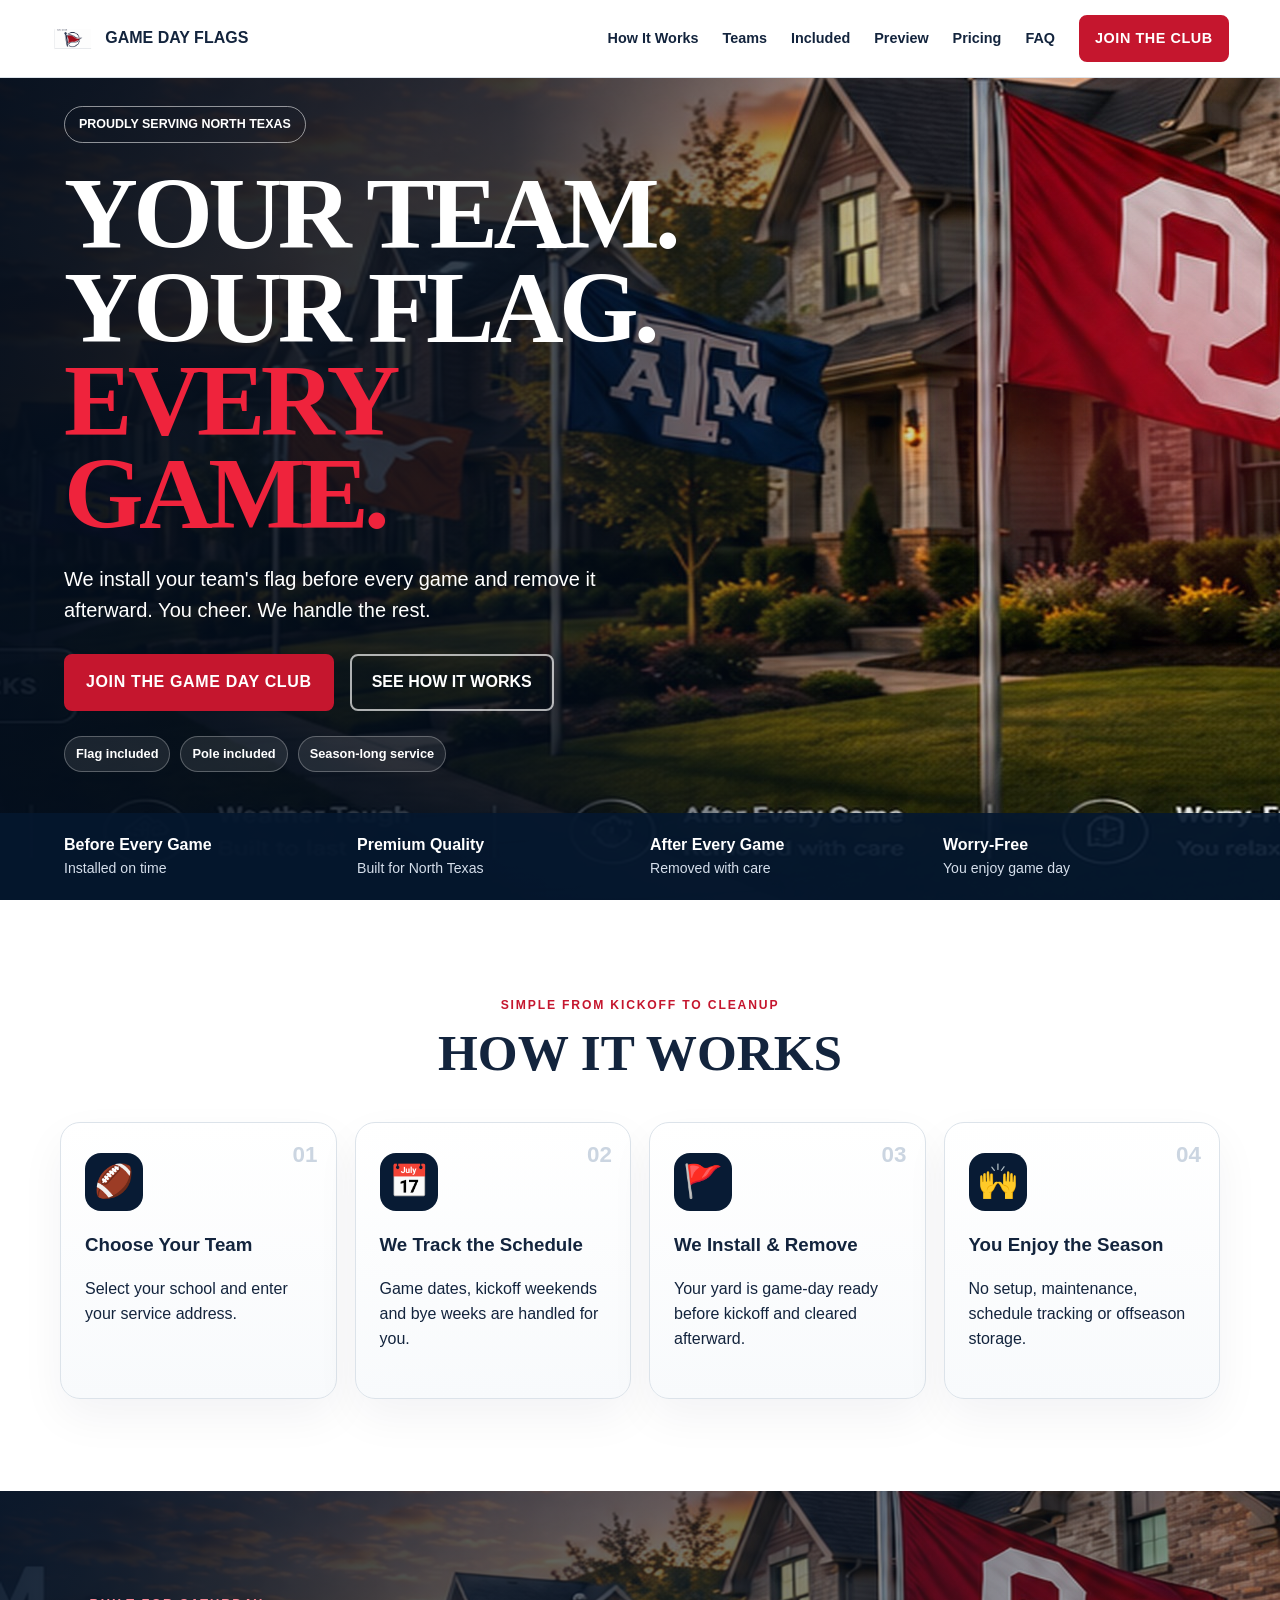
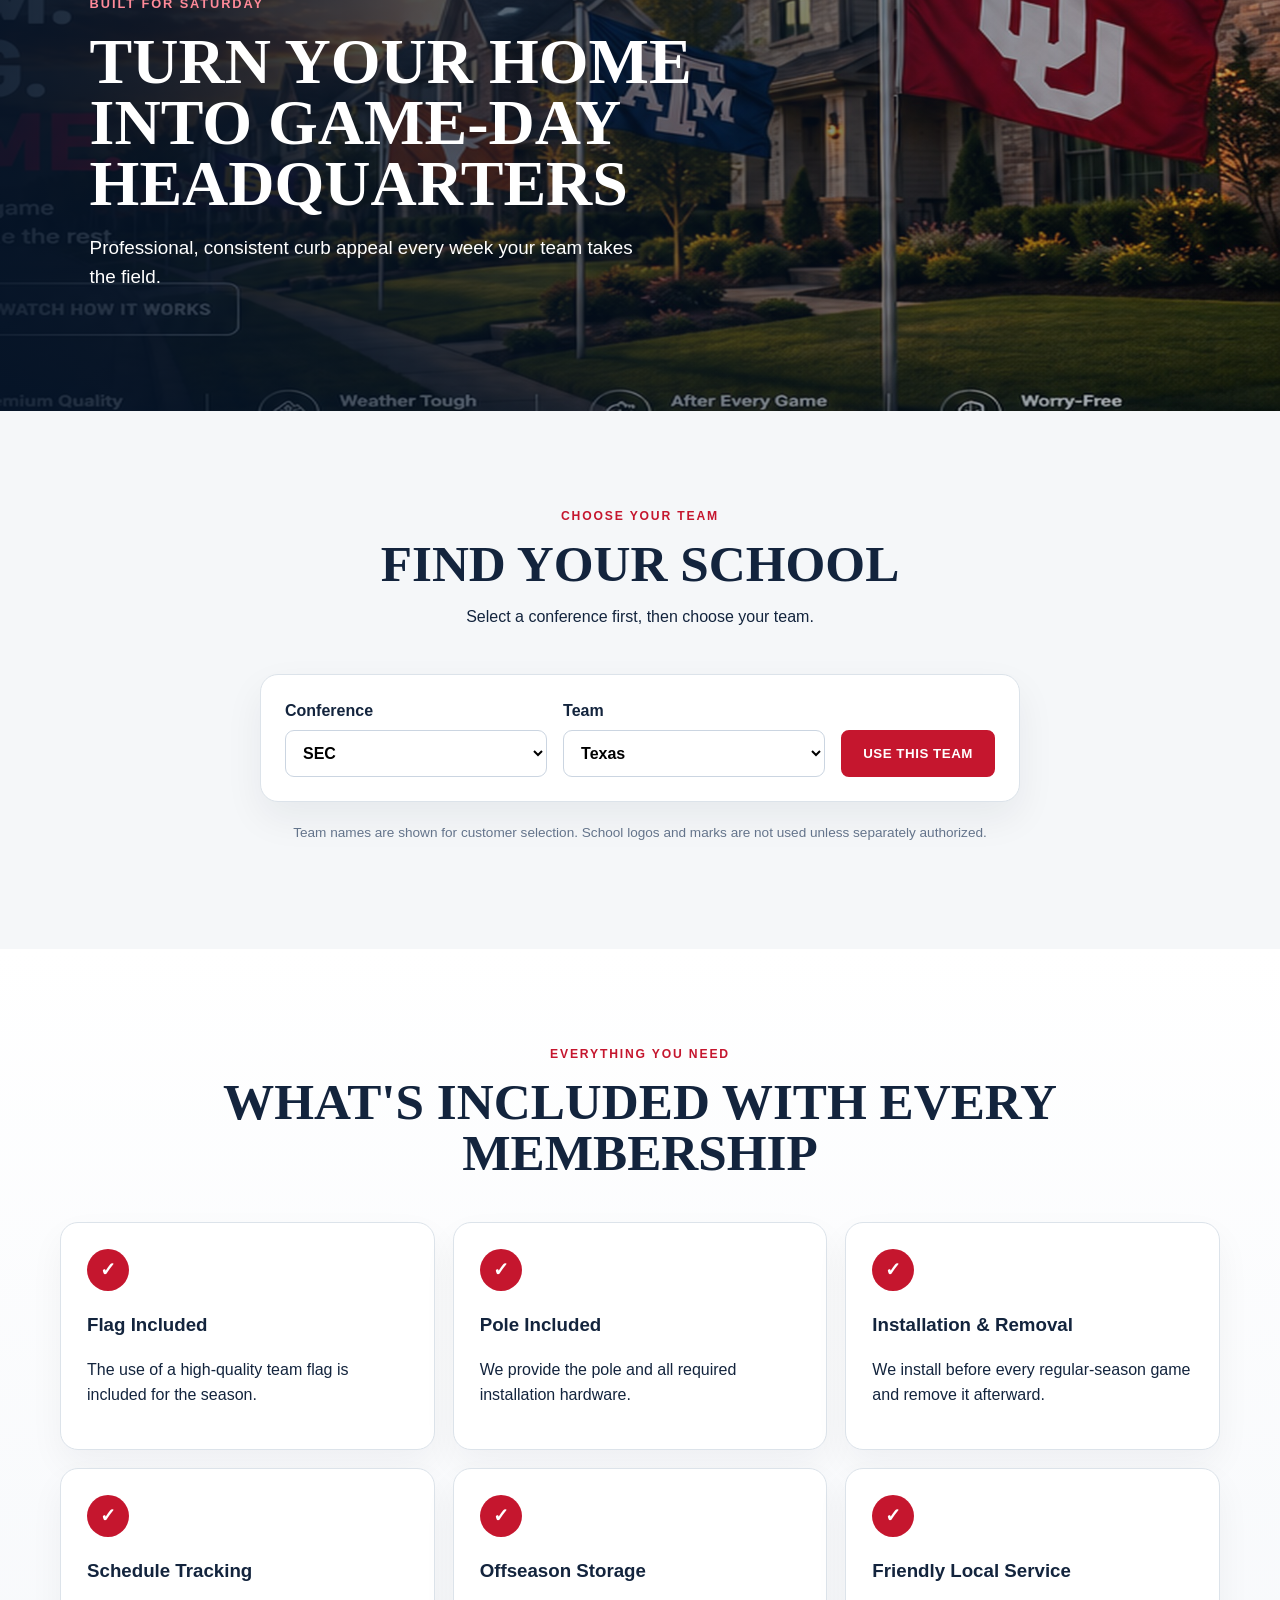
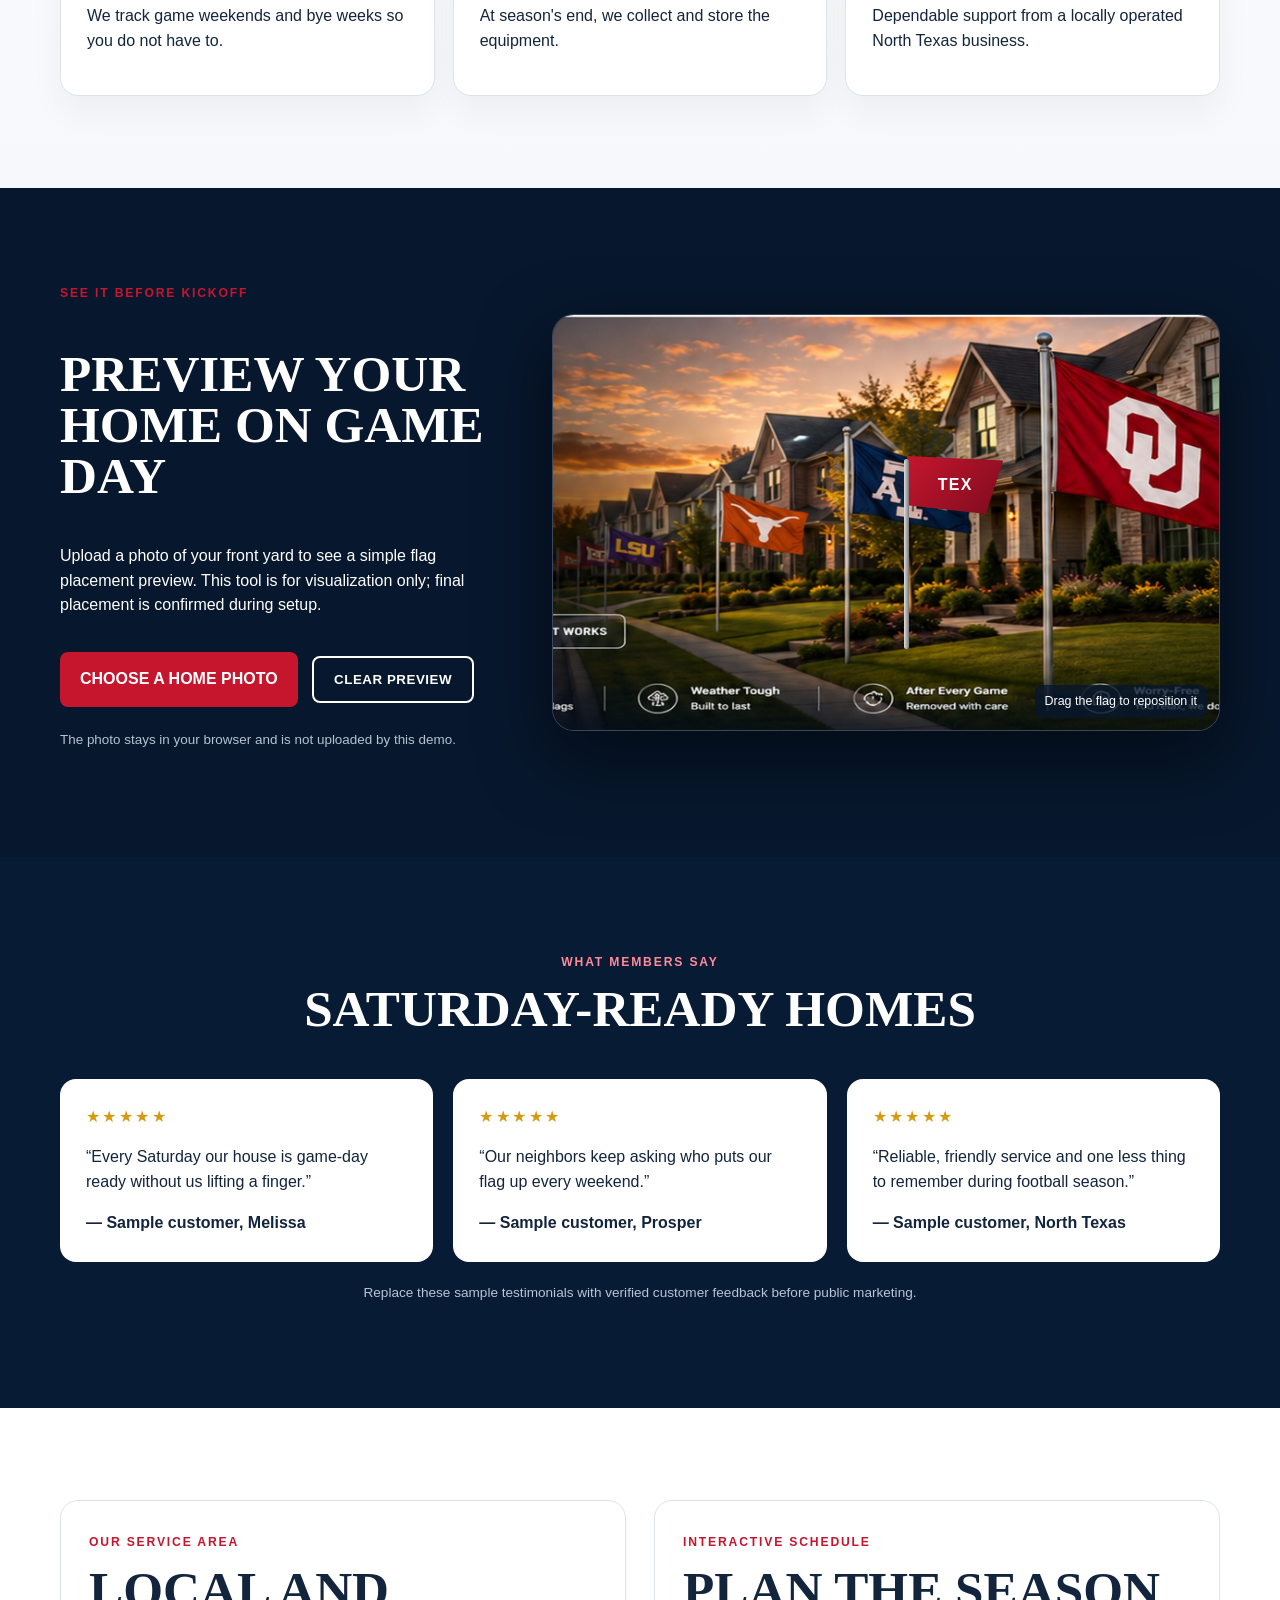
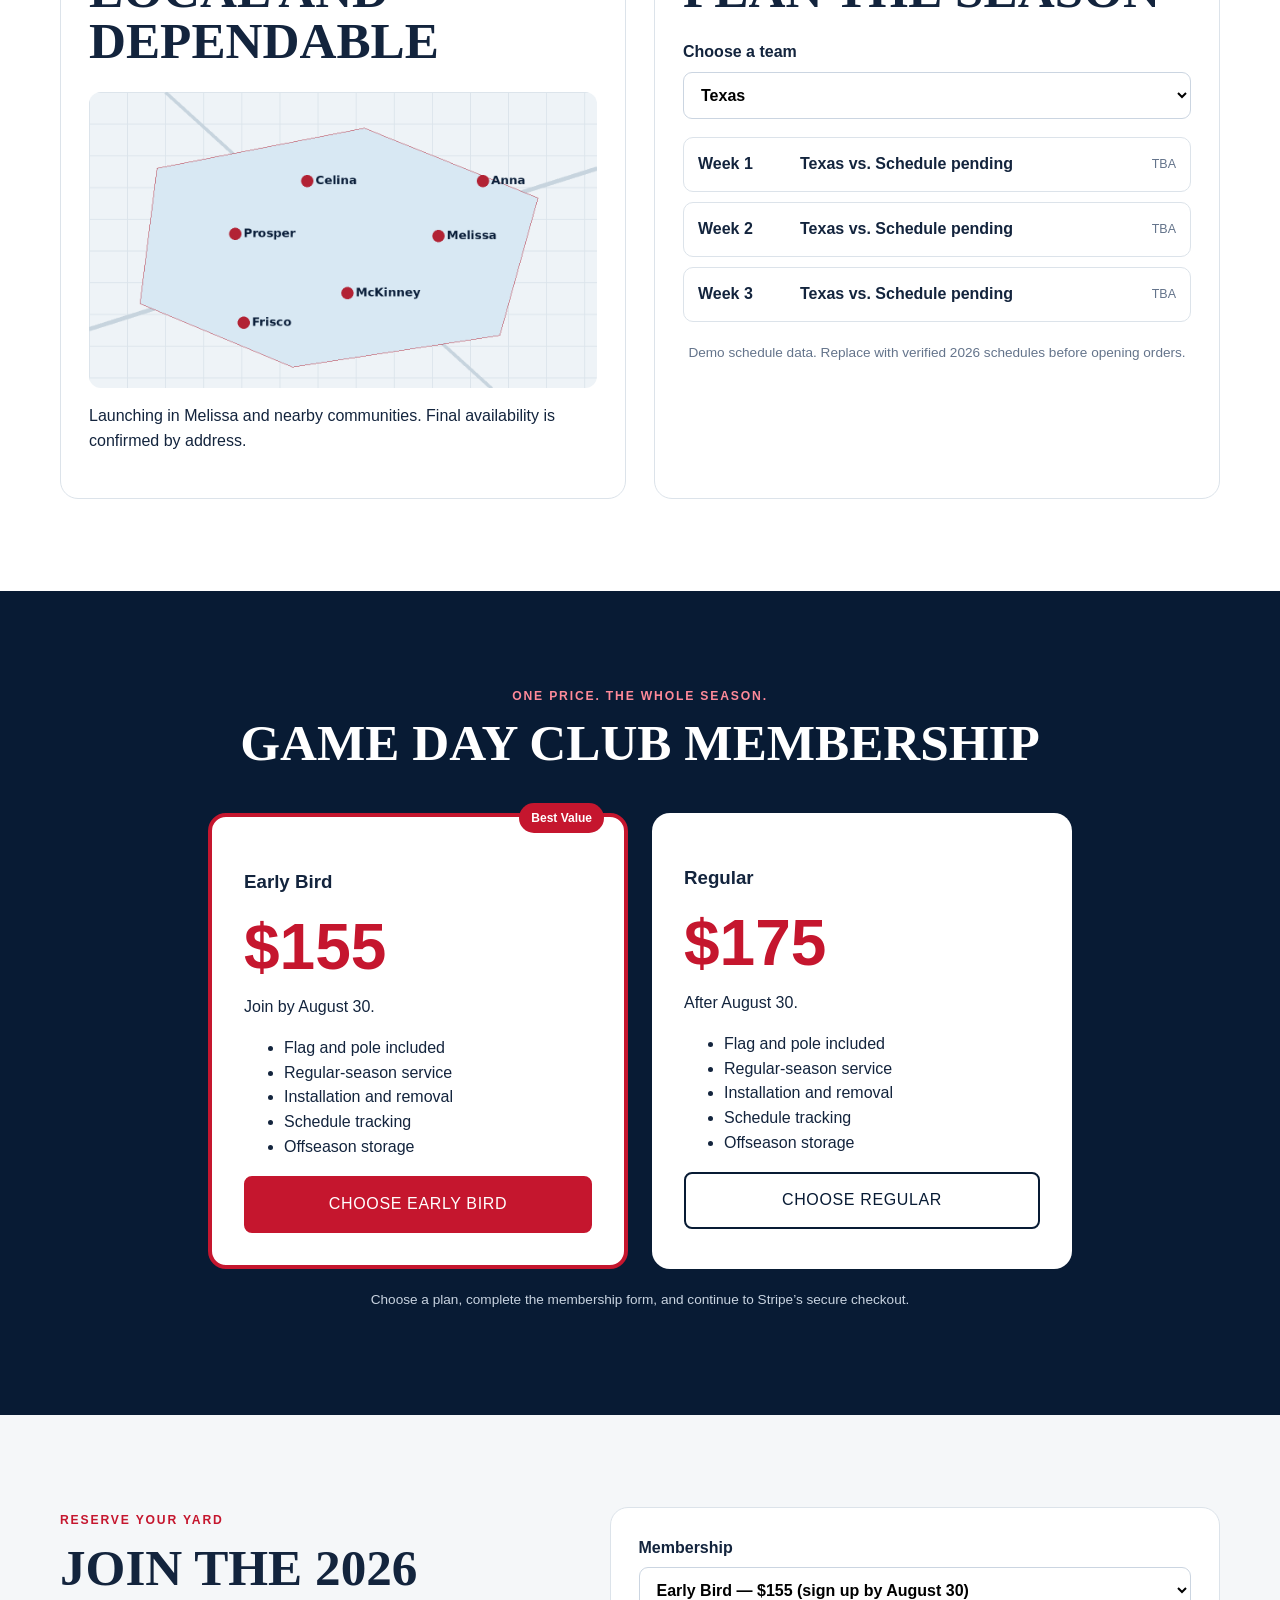
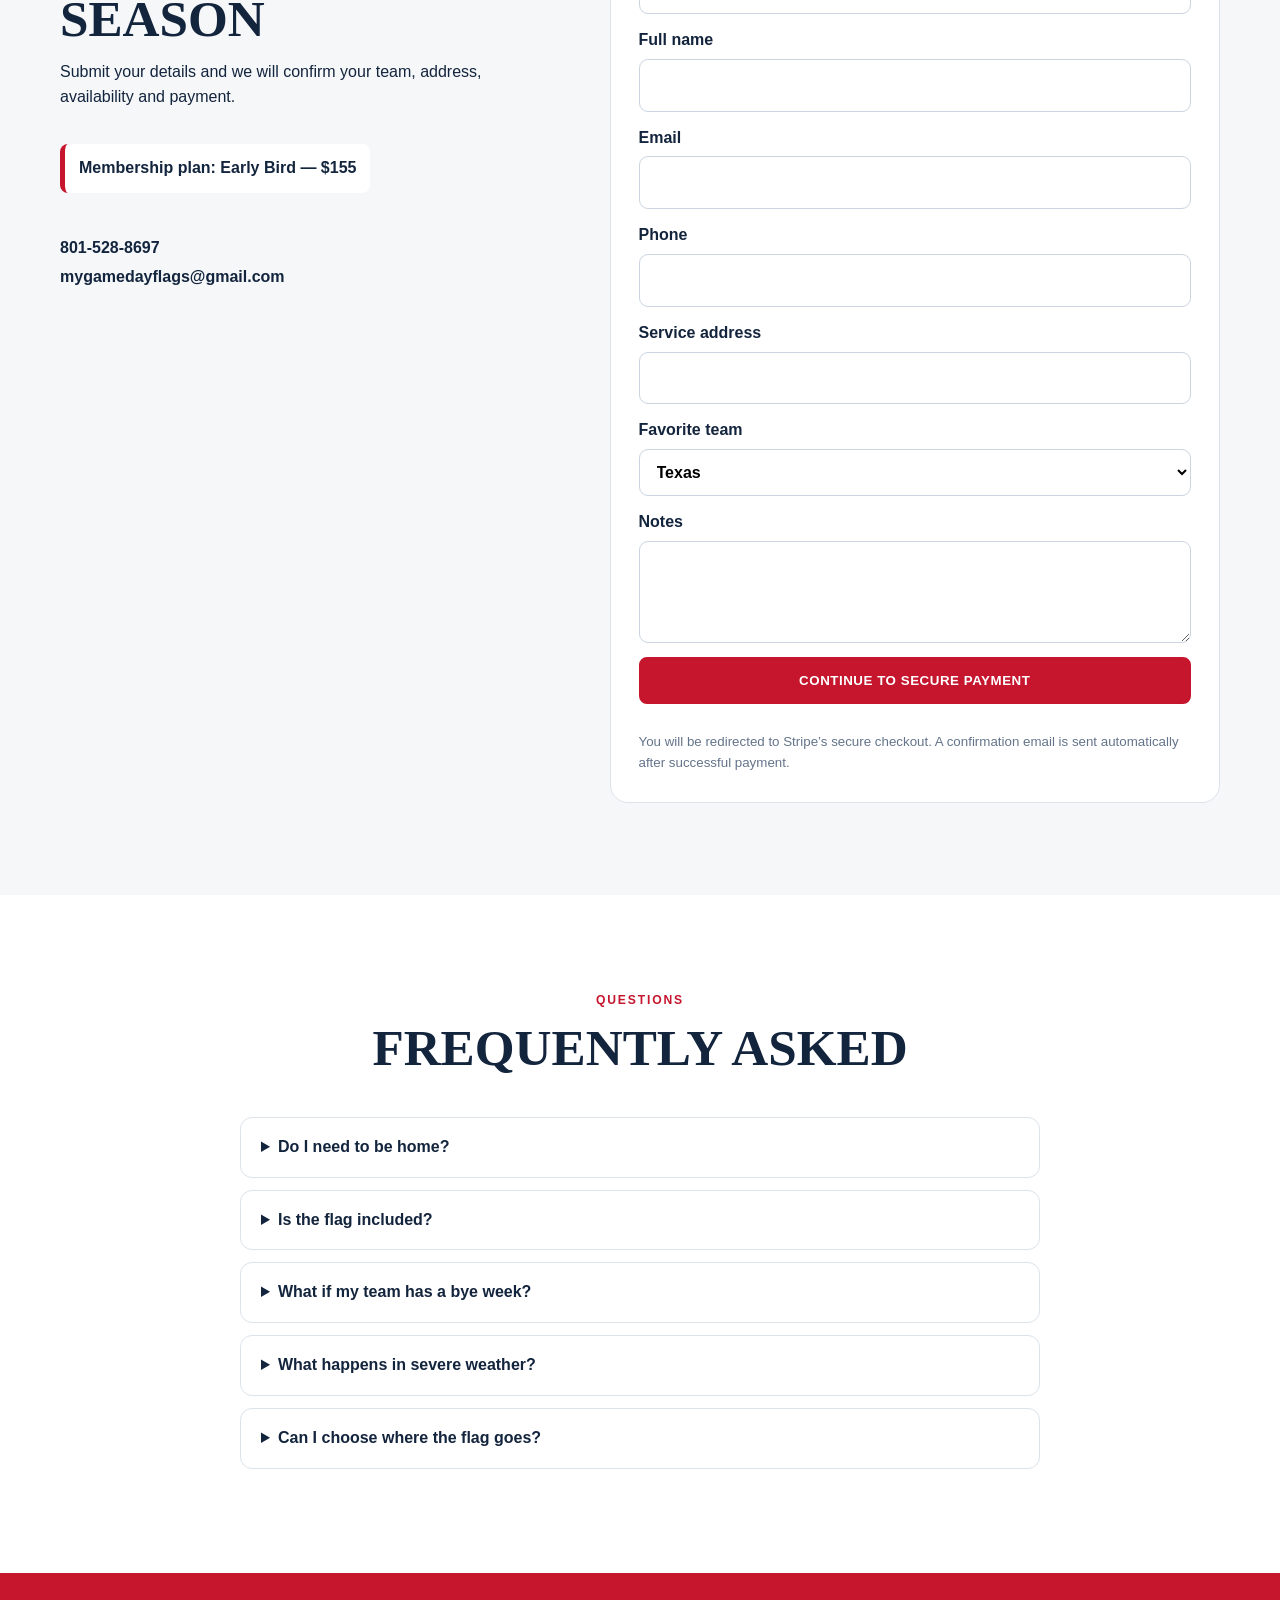
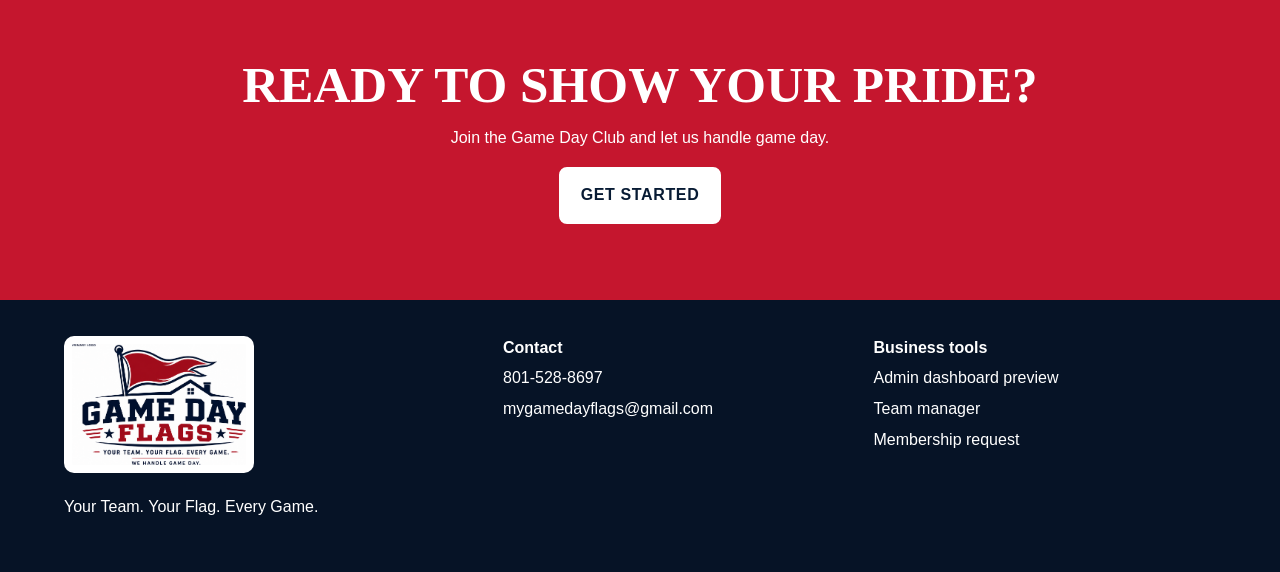
==== commit c607510b: "Default to version 9" ====
--- a/index.html
+++ b/index.html
@@ -19,13 +19,6 @@
   </nav>
 </header>
 
-<div class="early-bird-banner">
-  <div class="wrap early-bird-inner">
-    <strong>🏈 Early Bird Pricing Ends August 30 — Save $20</strong>
-    <a href="#join">Join for $155</a>
-  </div>
-</div>
-
 <main id="top">
 <section class="hero">
   <div class="hero-overlay"></div>
@@ -82,18 +75,27 @@
 
 <section id="teams" class="section soft">
   <div class="wrap">
-    <div class="section-head">
-      <span>Choose your team at signup</span>
-      <h2>Conference First. Team Second.</h2>
-      <p>When you join, choose your conference and your team from the filtered dropdown directly in the signup form.</p>
-    </div>
-    <div class="team-flow">
-      <div><span>1</span><b>Choose Conference</b></div>
-      <div class="flow-arrow">→</div>
-      <div><span>2</span><b>Choose Team</b></div>
-      <div class="flow-arrow">→</div>
-      <div><span>3</span><b>Continue to Payment</b></div>
-    </div>
+    <div class="section-head reveal">
+      <span>Choose your team</span>
+      <h2>Find Your School</h2>
+      <p>Select a conference first, then choose your team.</p>
+    </div>
+
+    <div class="team-selector-panel reveal">
+      <label class="field">
+        Conference
+        <select id="teamConference" aria-label="Choose conference"></select>
+      </label>
+
+      <label class="field">
+        Team
+        <select id="teamSelect" aria-label="Choose team"></select>
+      </label>
+
+      <button id="useSelectedTeam" class="button" type="button">Use This Team</button>
+    </div>
+
+    <p class="legal-note">Team names are shown for customer selection. School logos and marks are not used unless separately authorized.</p>
   </div>
 </section>
 
@@ -183,67 +185,29 @@
   <div class="wrap join-grid">
     <div class="reveal">
       <span class="kicker">Reserve your yard</span><h2>Join the 2026 Season</h2>
-      <p>Choose your membership, conference, and team here, then enter your service information and continue directly to secure payment.</p>
+      <p>Submit your details and we will confirm your team, address, availability and payment.</p>
       <div class="selected-plan" id="selectedPlan">Membership plan: Early Bird — $155</div>
       <div class="contact"><a href="tel:+18015288697">801-528-8697</a><a href="mailto:mygamedayflags@gmail.com">mygamedayflags@gmail.com</a></div>
     </div>
-    <form id="signup" class="signup">
+    <form id="signup" class="signup reveal">
       <label>Membership
         <select name="plan" id="planInput" required>
           <option value="Early Bird — $155">Early Bird — $155 (sign up by August 30)</option>
           <option value="Regular — $175">Regular — $175</option>
         </select>
       </label>
-
-      <label>Conference
-        <select id="signupConference" required></select>
-      </label>
-
-      <label>Favorite team
-        <select name="team" id="signupTeam" required></select>
-      </label>
-
-      <label>Full name
-        <input name="name" required autocomplete="name">
-      </label>
-
-      <label>Service address
-        <input name="address" required autocomplete="street-address">
-      </label>
-
-      <label>Phone
-        <input name="phone" type="tel" required autocomplete="tel">
-      </label>
-
-      <label>Email
-        <input name="email" type="email" required autocomplete="email">
-      </label>
-
-      <label>Notes
-        <textarea name="notes" rows="3" placeholder="Gate code, preferred flag location, or anything else we should know."></textarea>
-      </label>
-
+      <label>Full name<input name="name" required></label>
+      <label>Email<input name="email" type="email" required></label>
+      <label>Phone<input name="phone" type="tel" required></label>
+      <label>Service address<input name="address" required></label>
+      <label>Favorite team<select name="team" id="signupTeam"></select></label>
+      <label>Notes<textarea name="notes" rows="3"></textarea></label>
       <button class="button full" type="submit" id="payButton">Continue to Secure Payment</button>
       <p id="formStatus" class="status" aria-live="polite"></p>
       <small>You will be redirected to Stripe’s secure checkout. A confirmation email is sent automatically after successful payment.</small>
     </form>
   </div>
 </section>
-<section class="section after-pay-section">
-  <div class="wrap">
-    <div class="section-head light">
-      <span>After checkout</span>
-      <h2>What Happens After You Pay</h2>
-    </div>
-    <div class="after-pay-grid">
-      <article><span>1</span><h3>Instant Confirmation</h3><p>You receive a confirmation email immediately after payment.</p></article>
-      <article><span>2</span><h3>We Confirm Your Yard</h3><p>We review your address and contact you if we need to confirm the installation location.</p></article>
-      <article><span>3</span><h3>We Track Your Team</h3><p>Your team's regular-season schedule is added to our service calendar.</p></article>
-      <article><span>4</span><h3>You're Game-Day Ready</h3><p>We handle the flag before each game and take it down afterward.</p></article>
-    </div>
-  </div>
-</section>
-
 
 <section id="faq" class="section">
   <div class="wrap narrow">
--- a/styles.css
+++ b/styles.css
@@ -82,32 +82,3 @@
     width:100%;
   }
 }
-
-/* VERSION 10 FIXED */
-.reveal{opacity:1 !important;transform:none !important}
-
-.early-bird-banner{background:var(--red);color:#fff}
-.early-bird-inner{min-height:46px;display:flex;align-items:center;justify-content:center;gap:20px;text-align:center}
-.early-bird-inner a{color:#fff;font-weight:900;text-decoration:underline;text-underline-offset:3px}
-
-.team-flow{display:grid;grid-template-columns:1fr auto 1fr auto 1fr;gap:16px;align-items:center;max-width:900px;margin:0 auto}
-.team-flow>div:not(.flow-arrow){background:#fff;border:1px solid var(--line);border-radius:16px;padding:24px;text-align:center}
-.team-flow span{display:grid;place-items:center;width:40px;height:40px;border-radius:50%;background:var(--navy);color:#fff;margin:0 auto 12px;font-weight:900}
-.flow-arrow{font-size:2rem;color:var(--red);font-weight:900}
-
-.after-pay-section{background:var(--navy);color:#fff}
-.after-pay-grid{display:grid;grid-template-columns:repeat(4,1fr);gap:18px}
-.after-pay-grid article{background:#ffffff10;border:1px solid #ffffff24;border-radius:16px;padding:24px}
-.after-pay-grid article>span{display:grid;place-items:center;width:42px;height:42px;border-radius:50%;background:var(--red);font-weight:900;margin-bottom:14px}
-
-.signup select{width:100%;padding:13px;border:1px solid #cbd5e1;border-radius:9px;font:inherit;background:#fff}
-
-@media(max-width:640px){
-  .early-bird-inner{flex-direction:column;gap:2px;padding:9px 0}
-  .team-flow{grid-template-columns:1fr}
-  .flow-arrow{transform:rotate(90deg)}
-  .after-pay-grid{grid-template-columns:1fr}
-}
-@media(min-width:641px) and (max-width:900px){
-  .after-pay-grid{grid-template-columns:repeat(2,1fr)}
-}
